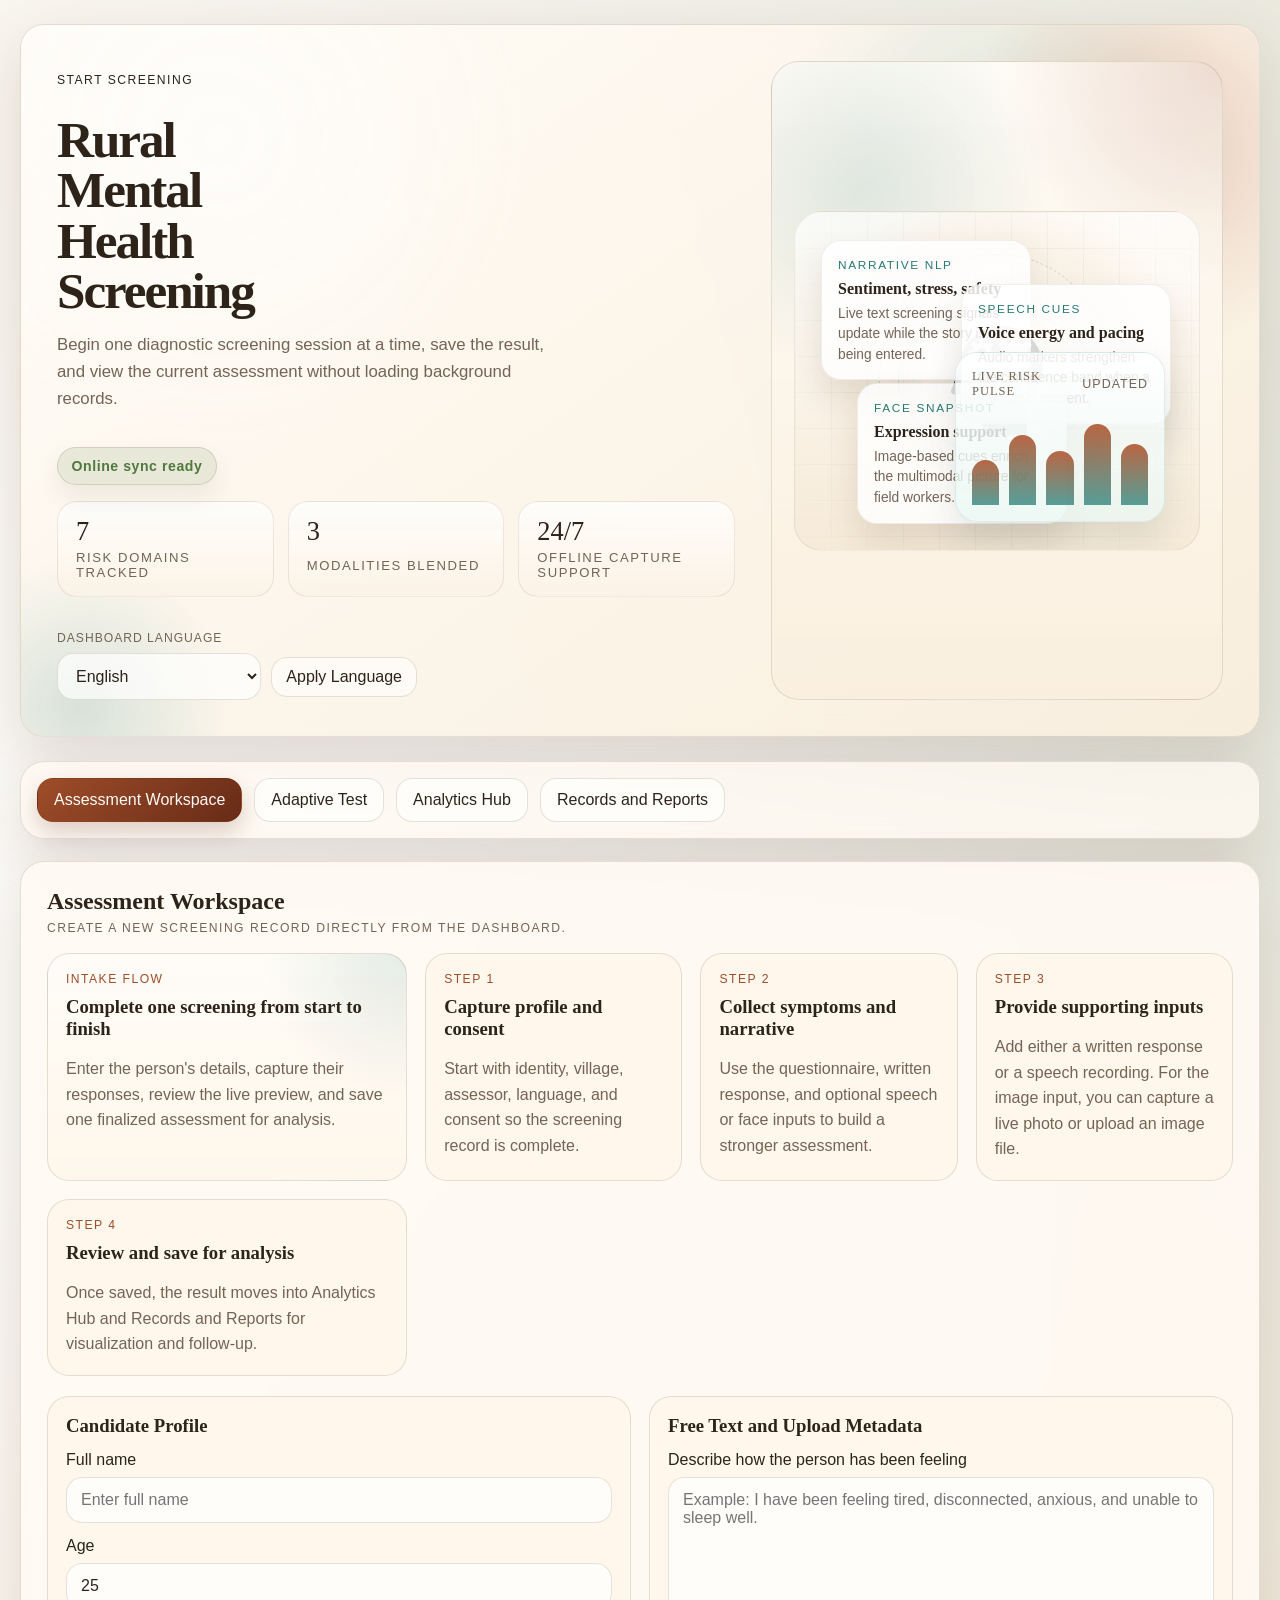
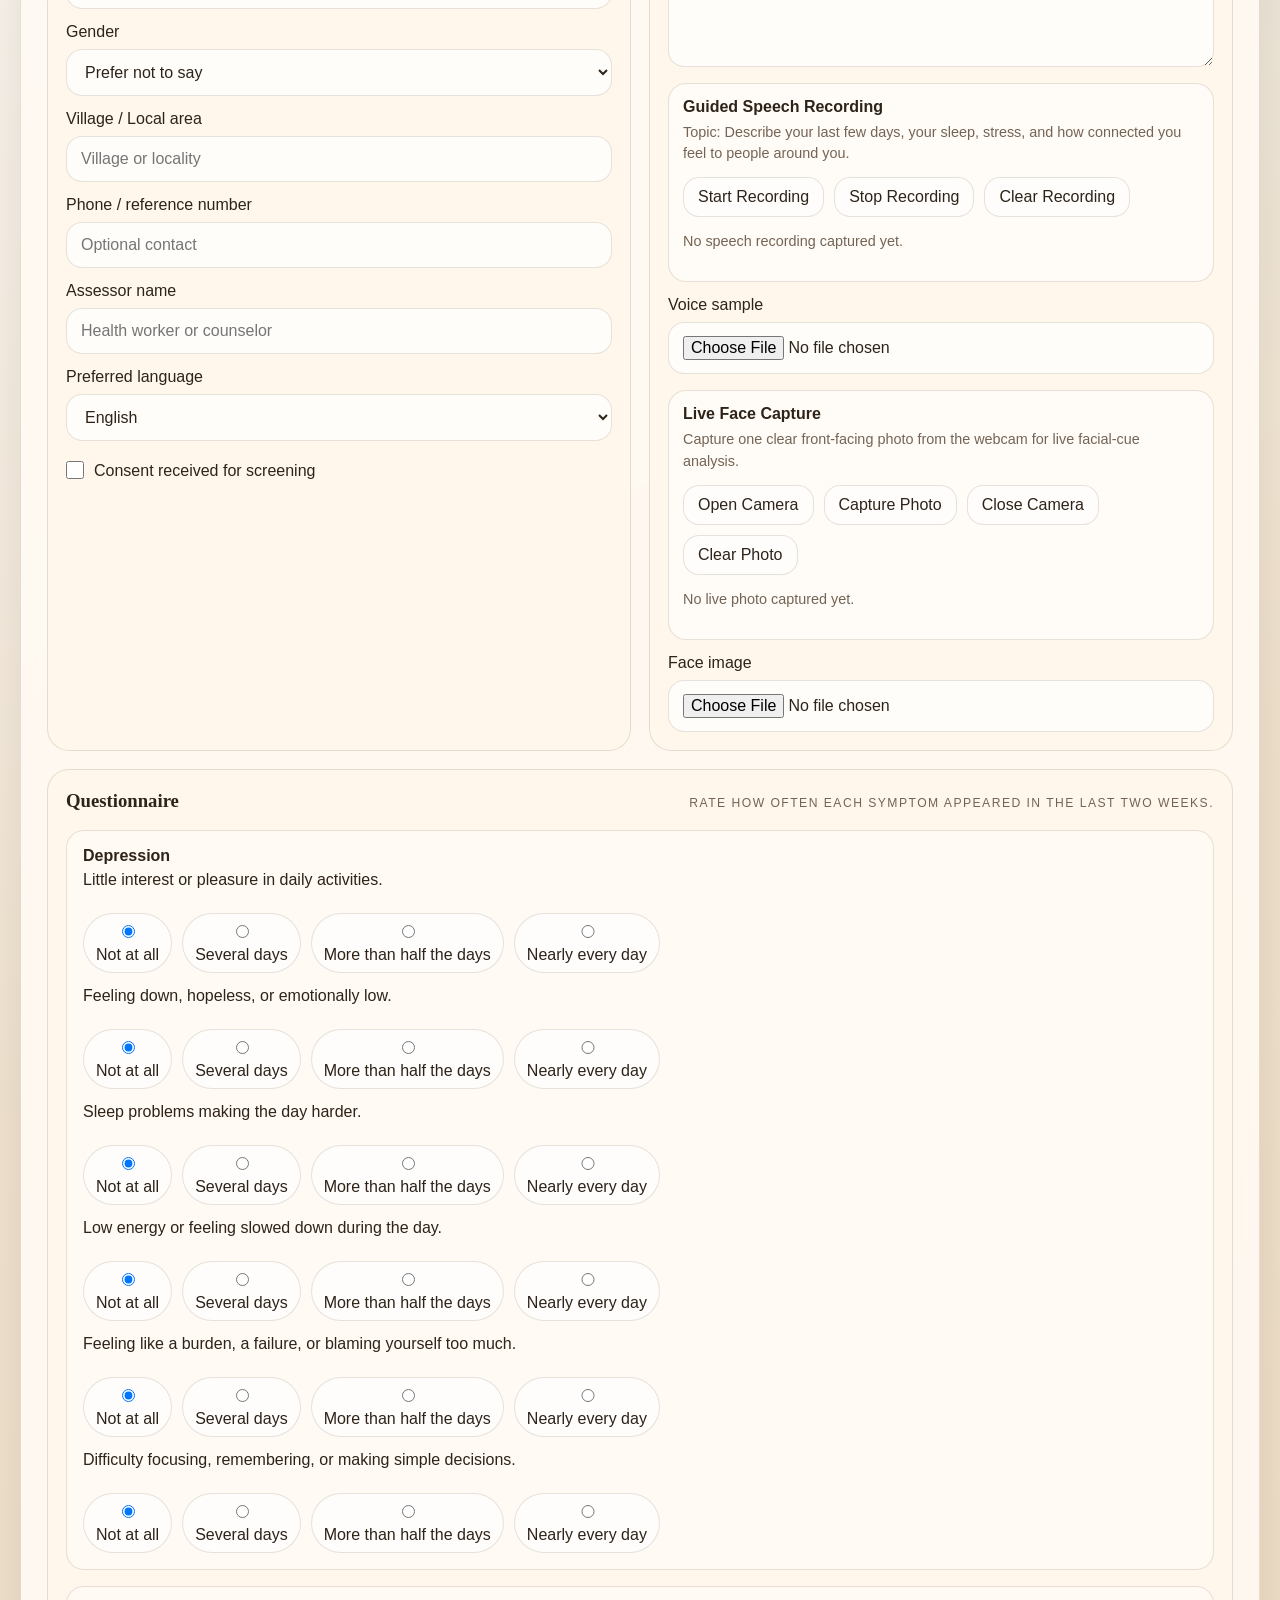
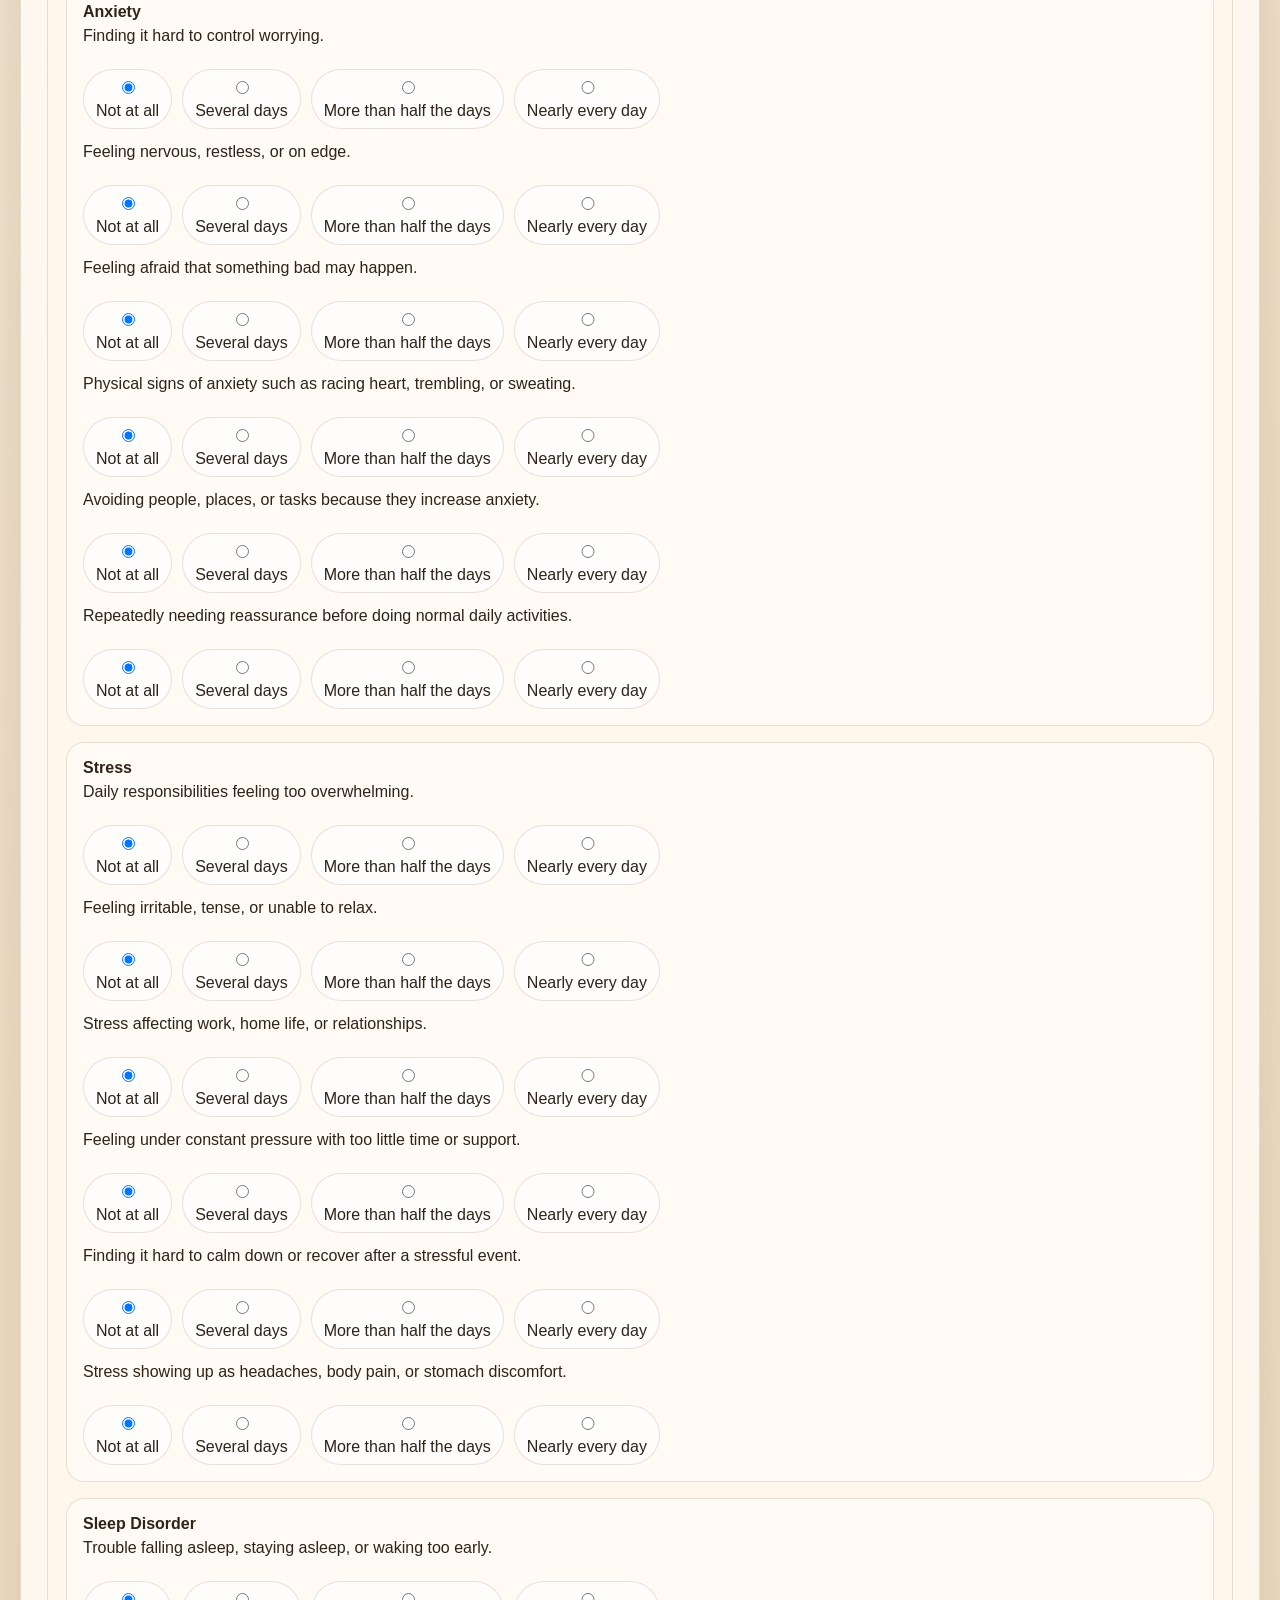
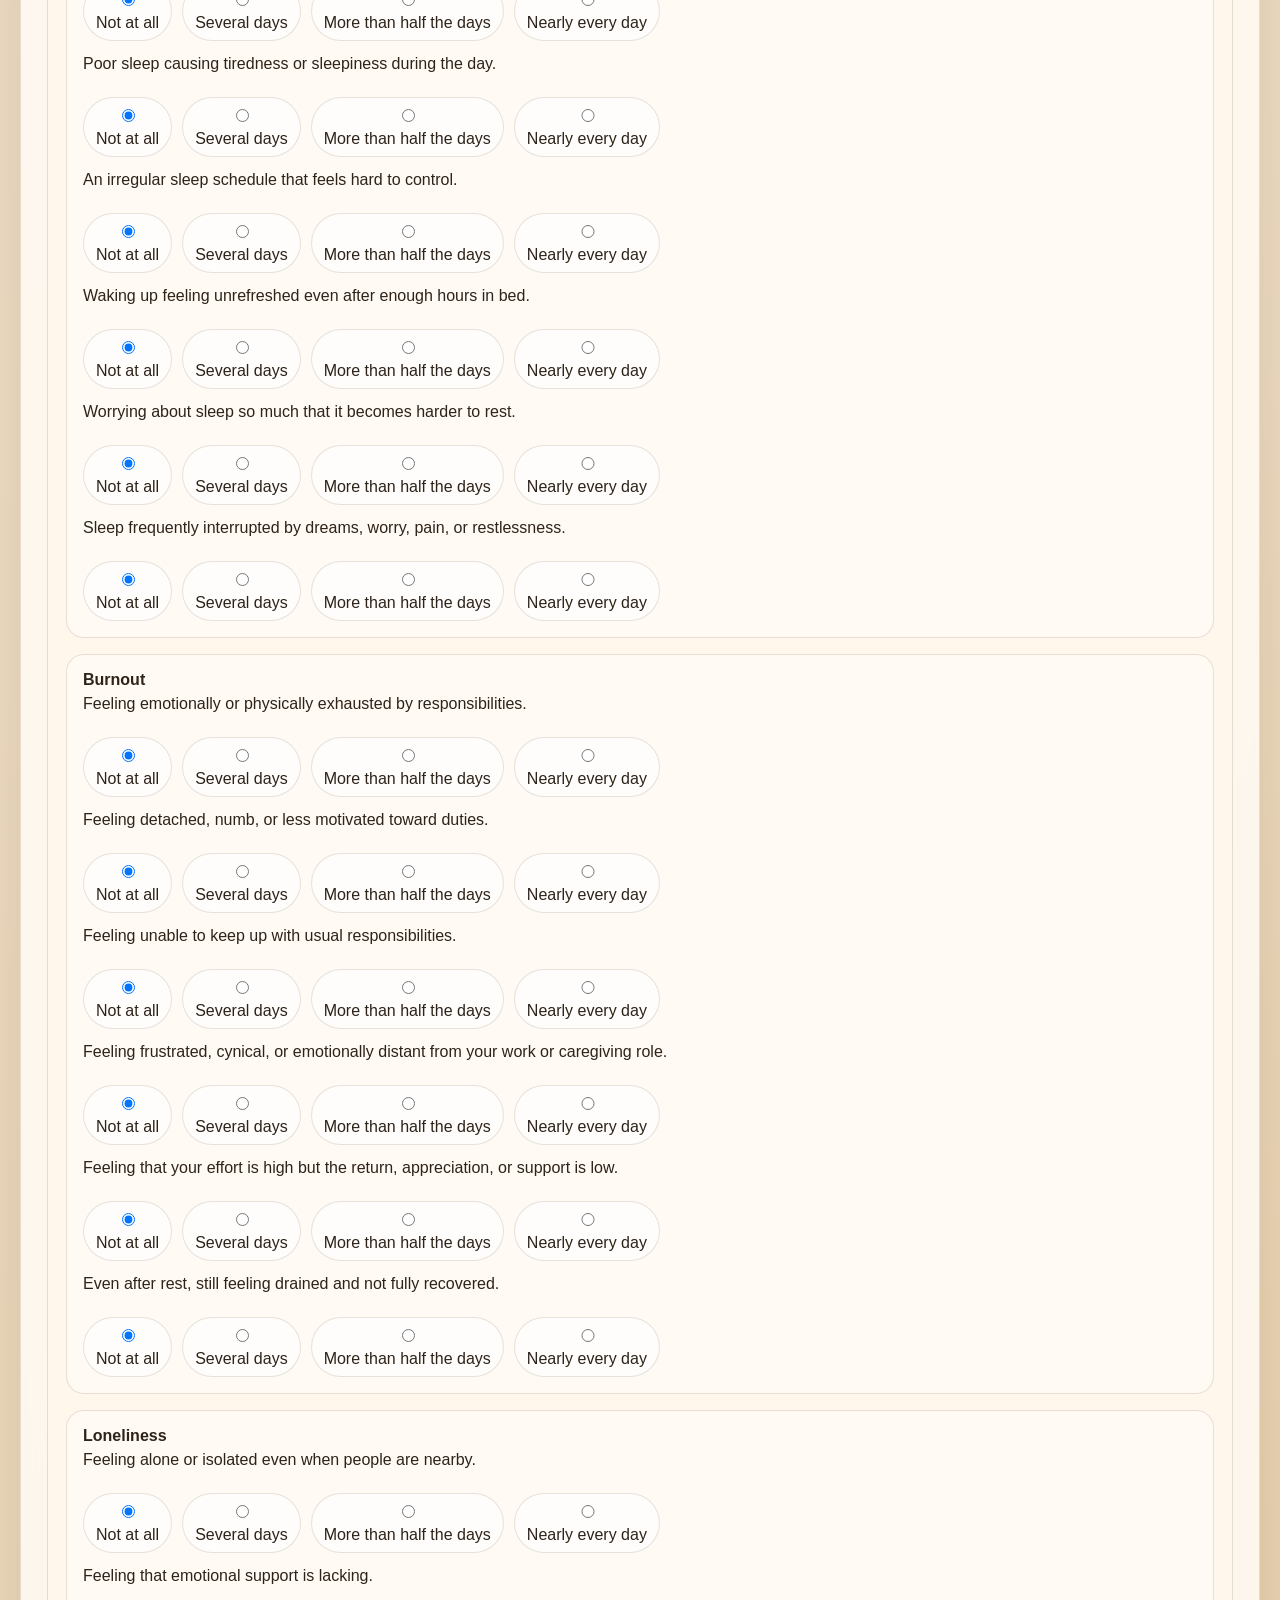
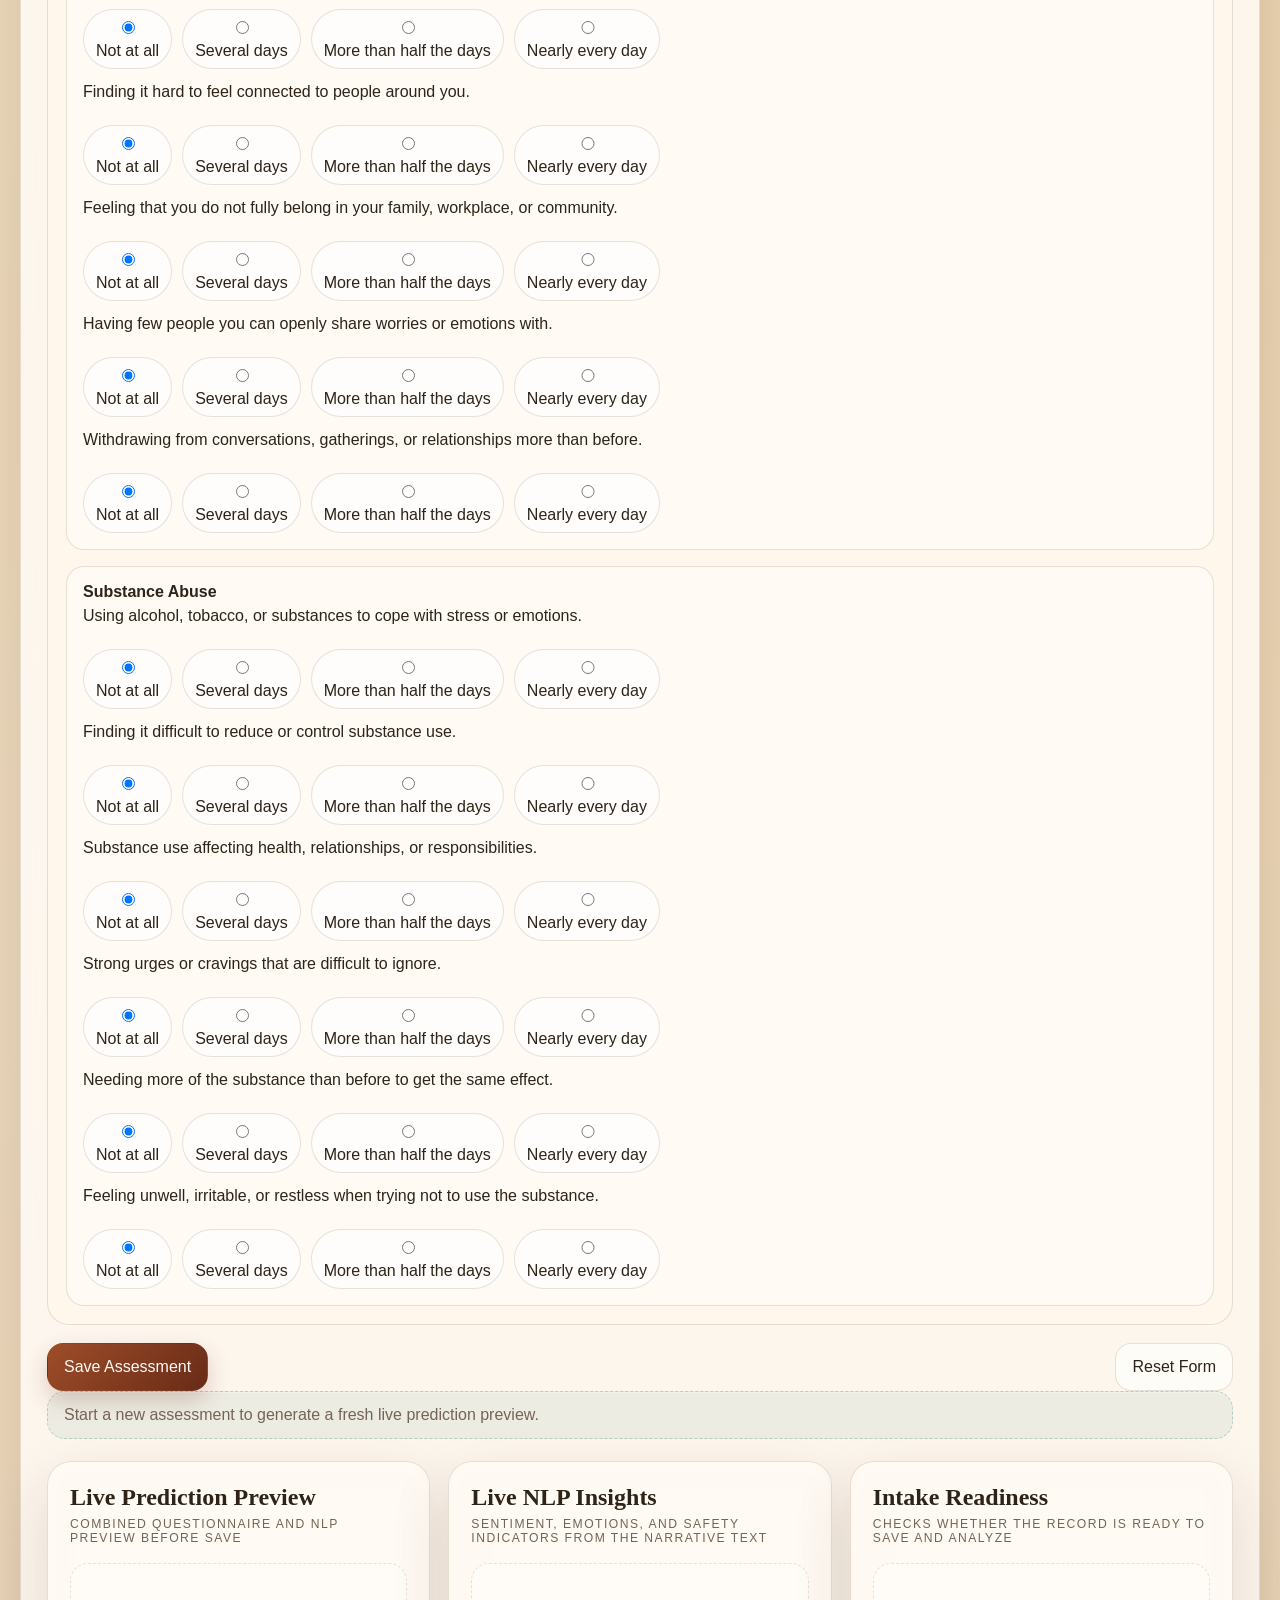
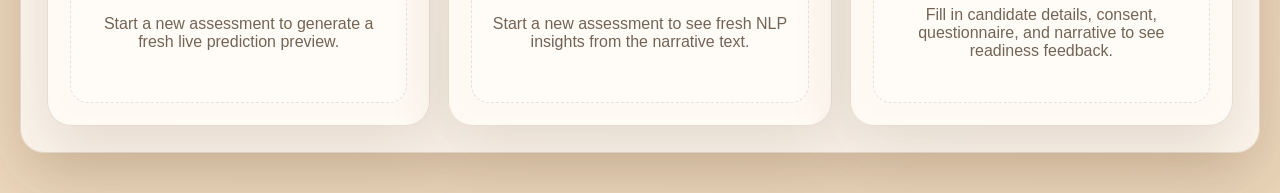
==== web/index.html @ 92728750 "Integrate multilingual dashboard updates" ====
<!DOCTYPE html>
<html lang="en">
<head>
  <meta charset="UTF-8">
  <meta name="viewport" content="width=device-width, initial-scale=1.0">
  <title>Rural Mental Health Dashboard</title>
  <meta name="theme-color" content="#9e4d29">
  <link rel="manifest" href="/manifest.webmanifest">
  <link rel="stylesheet" href="/web/styles.css?v=20260607">
</head>
<body>
  <div class="page-shell">
    <header class="hero panel">
      <div class="hero-copy">
        <p id="heroEyebrow" class="eyebrow">Start Screening</p>
        <h1 id="heroTitle">Rural Mental Health Screening</h1>
        <p id="heroText" class="hero-text">
          Begin one diagnostic screening session at a time, save the result, and view the current assessment without loading background records.
        </p>
        <div id="offlineStatus" class="offline-pill online">Online sync ready</div>
        <div class="hero-metrics" aria-label="At a glance">
          <article class="hero-metric-card">
            <span class="hero-metric-value">7</span>
            <span id="heroMetricRisk" class="hero-metric-label">risk domains tracked</span>
          </article>
          <article class="hero-metric-card">
            <span class="hero-metric-value">3</span>
            <span id="heroMetricModalities" class="hero-metric-label">modalities blended</span>
          </article>
          <article class="hero-metric-card">
            <span class="hero-metric-value">24/7</span>
            <span id="heroMetricOffline" class="hero-metric-label">offline capture support</span>
          </article>
        </div>
        <div class="language-switcher">
          <label id="dashboardLanguageLabel" for="dashboardLanguage">Dashboard language</label>
          <div class="language-switcher-row">
            <select id="dashboardLanguage">
              <option value="English">English</option>
              <option value="Hindi">Hindi</option>
              <option value="Bengali">Bengali</option>
            </select>
            <button id="applyLanguageBtn" class="ghost-btn small-btn" type="button">Apply Language</button>
          </div>
        </div>
      </div>
      <div class="hero-visual" aria-hidden="true">
        <div class="hero-visual-card">
          <div class="signal-stage">
            <div class="signal-orbit orbit-one"></div>
            <div class="signal-orbit orbit-two"></div>
            <div class="signal-orbit orbit-three"></div>
            <div class="signal-core">
              <div class="signal-ring signal-ring-one"></div>
              <div class="signal-ring signal-ring-two"></div>
              <div class="signal-center">
                <img src="/web/assets/mental-health-icon.svg" alt="Mental health icon" class="hero-graphic-image">
              </div>
            </div>
            <article class="signal-card signal-card-text">
              <span id="signalNarrativeLabel" class="signal-card-label">Narrative NLP</span>
              <strong id="signalNarrativeStrong">Sentiment, stress, safety</strong>
              <p id="signalNarrativeText">Live text screening signals update while the story is being entered.</p>
            </article>
            <article class="signal-card signal-card-audio">
              <span id="signalSpeechLabel" class="signal-card-label">Speech cues</span>
              <strong id="signalSpeechStrong">Voice energy and pacing</strong>
              <p id="signalSpeechText">Audio markers strengthen the confidence band when a sample is present.</p>
            </article>
            <article class="signal-card signal-card-face">
              <span id="signalFaceLabel" class="signal-card-label">Face snapshot</span>
              <strong id="signalFaceStrong">Expression support</strong>
              <p id="signalFaceText">Image-based cues enrich the multimodal picture for field workers.</p>
            </article>
            <div class="signal-chart">
              <div class="signal-chart-header">
                <span id="signalPulseLabel">Live risk pulse</span>
                <span id="signalPulseStatus">updated</span>
              </div>
              <div class="signal-bars">
                <span class="signal-bar signal-bar-one"></span>
                <span class="signal-bar signal-bar-two"></span>
                <span class="signal-bar signal-bar-three"></span>
                <span class="signal-bar signal-bar-four"></span>
                <span class="signal-bar signal-bar-five"></span>
              </div>
            </div>
          </div>
        </div>
      </div>
    </header>

    <section class="tab-bar panel reveal">
      <button id="workspaceTabBtn" class="tab-btn active" data-view="workspaceView" type="button">Assessment Workspace</button>
      <button id="adaptiveTabBtn" class="tab-btn" data-view="adaptiveView" type="button">Adaptive Test</button>
      <button id="analyticsTabBtn" class="tab-btn" data-view="analyticsView" type="button">Analytics Hub</button>
      <button id="recordsTabBtn" class="tab-btn" data-view="recordsView" type="button">Records and Reports</button>
    </section>

    <section class="workspace panel reveal view-section" id="workspaceView">
      <div class="section-heading">
        <div>
          <h2 id="workspaceTitle">Assessment Workspace</h2>
          <p id="workspaceText">Create a new screening record directly from the dashboard.</p>
        </div>
      </div>

      <section class="intake-strip">
        <article class="intake-card intake-card-strong">
          <p id="intakeFlowTitle" class="intake-kicker">Intake Flow</p>
          <h3 id="intakeFlowHeading">Complete one screening from start to finish</h3>
          <p id="intakeFlowText">Enter the person's details, capture their responses, review the live preview, and save one finalized assessment for analysis.</p>
        </article>
        <article class="intake-card">
          <p id="step1Title" class="intake-step">Step 1</p>
          <h3 id="step1Heading">Capture profile and consent</h3>
          <p id="step1Text">Start with identity, village, assessor, language, and consent so the screening record is complete.</p>
        </article>
        <article class="intake-card">
          <p id="step2Title" class="intake-step">Step 2</p>
          <h3 id="step2Heading">Collect symptoms and narrative</h3>
          <p id="step2Text">Use the questionnaire, written response, and optional speech or face inputs to build a stronger assessment.</p>
        </article>
        <article class="intake-card">
          <p id="step3Title" class="intake-step">Step 3</p>
          <h3 id="step3Heading">Provide supporting inputs</h3>
          <p id="step3Text">Add either a written response or a speech recording. For the image input, you can capture a live photo or upload an image file.</p>
        </article>
        <article class="intake-card">
          <p id="step4Title" class="intake-step">Step 4</p>
          <h3 id="step4Heading">Review and save for analysis</h3>
          <p id="step4Text">Once saved, the result moves into Analytics Hub and Records and Reports for visualization and follow-up.</p>
        </article>
      </section>

      <form id="assessmentForm" class="assessment-form">
        <div class="form-grid">
          <div class="form-card">
            <h3 id="workspaceProfileTitle">Candidate Profile</h3>
            <label>Full name <input id="fullName" type="text" placeholder="Enter full name"></label>
            <label>Age <input id="age" type="number" min="10" max="100" value="25"></label>
            <label>Gender
              <select id="gender">
                <option>Prefer not to say</option>
                <option>Female</option>
                <option>Male</option>
                <option>Other</option>
              </select>
            </label>
            <label>Village / Local area <input id="village" type="text" placeholder="Village or locality"></label>
            <label>Phone / reference number <input id="phone" type="text" placeholder="Optional contact"></label>
            <label>Assessor name <input id="assessor" type="text" placeholder="Health worker or counselor"></label>
            <label>Preferred language
              <select id="language">
                <option value="English">English</option>
                <option value="Hindi">Hindi</option>
                <option value="Bengali">Bengali</option>
                <option value="Other">Other</option>
              </select>
            </label>
            <label class="checkbox-row"><input id="consent" type="checkbox"> Consent received for screening</label>
          </div>

          <div class="form-card">
            <h3 id="freeTextTitle">Free Text and Upload Metadata</h3>
            <label id="narrativeLabel">Describe how the person has been feeling
              <textarea id="textNarrative" rows="9" placeholder="Example: I have been feeling tired, disconnected, anxious, and unable to sleep well."></textarea>
            </label>
            <div class="capture-card">
              <div class="capture-head">
                <strong id="guidedSpeechTitle">Guided Speech Recording</strong>
                <span id="guidedSpeechTopic" class="capture-topic">Topic: Describe your last few days, your sleep, stress, and how connected you feel to people around you.</span>
              </div>
              <div class="capture-actions">
                <button id="startRecordingBtn" class="ghost-btn small-btn" type="button">Start Recording</button>
                <button id="stopRecordingBtn" class="ghost-btn small-btn" type="button" disabled>Stop Recording</button>
                <button id="clearRecordingBtn" class="ghost-btn small-btn" type="button" disabled>Clear Recording</button>
              </div>
              <p id="recordingStatus" class="capture-status">No speech recording captured yet.</p>
            </div>
            <label id="audioFileLabel">Voice sample
              <input id="audioFile" type="file" accept=".wav,.mp3,.m4a">
            </label>
            <div class="capture-card">
              <div class="capture-head">
                <strong id="liveFaceTitle">Live Face Capture</strong>
                <span id="liveFaceTopic" class="capture-topic">Capture one clear front-facing photo from the webcam for live facial-cue analysis.</span>
              </div>
              <div class="capture-actions">
                <button id="startCameraBtn" class="ghost-btn small-btn" type="button">Open Camera</button>
                <button id="capturePhotoBtn" class="ghost-btn small-btn" type="button" disabled>Capture Photo</button>
                <button id="stopCameraBtn" class="ghost-btn small-btn" type="button" disabled>Close Camera</button>
                <button id="clearCapturedPhotoBtn" class="ghost-btn small-btn" type="button" disabled>Clear Photo</button>
              </div>
              <div class="camera-stage">
                <video id="cameraPreview" class="camera-preview is-hidden" autoplay playsinline muted></video>
                <img id="capturedPhotoPreview" class="camera-preview is-hidden" alt="Captured face preview">
                <canvas id="captureCanvas" class="is-hidden"></canvas>
              </div>
              <p id="cameraStatus" class="capture-status">No live photo captured yet.</p>
            </div>
            <label id="imageFileLabel">Face image
              <input id="imageFile" type="file" accept=".png,.jpg,.jpeg">
            </label>
          </div>
        </div>

        <div class="form-card questionnaire-card">
          <div class="section-heading inline-heading">
            <h3 id="questionnaireTitle">Questionnaire</h3>
            <p id="questionnaireSubtitle">Rate how often each symptom appeared in the last two weeks.</p>
          </div>
          <div id="questionnaireContainer" class="questionnaire-grid"></div>
        </div>

        <div class="action-row">
          <button id="saveAssessmentBtn" class="primary-btn" type="submit">Save Assessment</button>
          <button id="resetAssessmentBtn" class="ghost-btn" type="button">Reset Form</button>
        </div>
      </form>

      <div id="workspaceStatus" class="status-banner">Complete the assessment and save it to generate the result.</div>

      <div class="detail-grid compact-grid">
        <article class="panel detail-panel">
          <div class="section-heading">
            <h2 id="workspacePredictionTitle">Live Prediction Preview</h2>
            <p id="workspacePredictionText">Combined questionnaire and NLP preview before save</p>
          </div>
          <div id="workspacePrediction" class="empty-state">Start filling the assessment to generate a live prediction preview.</div>
        </article>
        <article class="panel detail-panel">
          <div class="section-heading">
            <h2 id="workspaceNlpTitle">Live NLP Insights</h2>
            <p id="workspaceNlpText">Sentiment, emotions, and safety indicators from the narrative text</p>
          </div>
          <div id="workspaceNlp" class="empty-state">NLP signals will appear here while the narrative is being entered.</div>
        </article>
        <article class="panel detail-panel">
          <div class="section-heading">
            <h2 id="workspaceReadinessTitle">Intake Readiness</h2>
            <p id="workspaceReadinessText">Checks whether the record is ready to save and analyze</p>
          </div>
          <div id="workspaceReadiness" class="empty-state">Fill in candidate details, consent, questionnaire, and narrative to see readiness feedback.</div>
        </article>
      </div>
    </section>

    <section class="panel reveal view-section is-hidden" id="adaptiveView">
      <div class="section-heading">
        <h2 id="adaptiveSectionTitle">Adaptive Test</h2>
        <p id="adaptiveSectionText">Ask one question at a time using the backend IRT selector and reuse the workspace uploads.</p>
      </div>

      <section class="adaptive-intro analytics-intro analytics-intro-compact">
        <article class="info-card">
          <p id="adaptiveIntroFlowTitle" class="intake-kicker">Adaptive Flow</p>
          <h3 id="adaptiveIntroFlowHeading">One question at a time</h3>
          <p id="adaptiveIntroFlowText">The backend selects the next most informative item and keeps the session aligned with the current language.</p>
        </article>
        <article class="info-card">
          <p id="adaptiveIntroLanguageTitle" class="intake-kicker">Language Sync</p>
          <h3 id="adaptiveIntroLanguageHeading">Language-aware prompts</h3>
          <p id="adaptiveIntroLanguageText">Prompts, response options, and session guidance automatically follow the selected dashboard language.</p>
        </article>
        <article class="info-card">
          <p id="adaptiveIntroSharedTitle" class="intake-kicker">Shared Inputs</p>
          <h3 id="adaptiveIntroSharedHeading">Reuse workspace inputs</h3>
          <p id="adaptiveIntroSharedText">Reuse the candidate profile and narrative inputs from the main screening workspace without re-entering them.</p>
        </article>
      </section>

      <div id="adaptiveStatus" class="status-banner">Start an adaptive session to fetch the first backend-selected question.</div>

      <form id="adaptiveForm" class="assessment-form">
        <div class="form-grid">
          <div class="form-card">
            <h3 id="adaptiveProfileTitle">Candidate Profile</h3>
            <label>Full name <input id="adaptiveFullName" type="text" placeholder="Enter full name"></label>
            <label>Age <input id="adaptiveAge" type="number" min="10" max="100" value="25"></label>
            <label>Gender
              <select id="adaptiveGender">
                <option>Prefer not to say</option>
                <option>Female</option>
                <option>Male</option>
                <option>Other</option>
              </select>
            </label>
            <label>Village / Local area <input id="adaptiveVillage" type="text" placeholder="Village or locality"></label>
            <label>Assessor name <input id="adaptiveAssessor" type="text" placeholder="Health worker or counselor"></label>
            <label>Preferred language
              <select id="adaptiveLanguage">
                <option value="English">English</option>
                <option value="Hindi">Hindi</option>
                <option value="Bengali">Bengali</option>
                <option value="Other">Other</option>
              </select>
            </label>
            <label class="checkbox-row"><input id="adaptiveConsent" type="checkbox"> Consent received for screening</label>
          </div>

          <div class="form-card">
            <h3 id="adaptiveQuestionTitle">Adaptive Question</h3>
            <p id="adaptiveQuestionPrompt" class="detail-muted">Start a session to load the first adaptive question.</p>
            <div id="adaptiveQuestionMeta" class="adaptive-meta-grid">No adaptive session has started yet.</div>
            <div class="adaptive-answer-shell">
              <div class="adaptive-answer-head">
                <span id="adaptiveAnswerLabel">Choose your answer</span>
                <p id="adaptiveAnswerHint" class="detail-muted">Choose the option that best matches the person's experience.</p>
              </div>
              <div id="adaptiveAnswerOptions" class="adaptive-mcq-grid" role="radiogroup" aria-labelledby="adaptiveAnswerLabel"></div>
            </div>
            <div class="action-row">
              <button id="adaptiveStartBtn" class="primary-btn" type="button">Start Session</button>
              <button id="adaptiveNextBtn" class="ghost-btn" type="button">Submit Answer</button>
              <button id="adaptiveResetBtn" class="ghost-btn" type="button">Reset Session</button>
            </div>
          </div>
        </div>

        <div class="form-card questionnaire-card">
          <div class="section-heading inline-heading">
            <h3 id="adaptiveNarrativeTitle">Workspace Narrative</h3>
            <p id="adaptiveNarrativeText">Use this text note alongside the files already uploaded in the main screening workspace.</p>
          </div>
          <label>Describe how the person has been feeling
            <textarea id="adaptiveTextNarrative" rows="7" placeholder="Example: I have been feeling tired, disconnected, anxious, and unable to sleep well."></textarea>
          </label>
        </div>
      </form>
    </section>

    <section class="panel reveal view-section is-hidden" id="analyticsView">
      <div class="section-heading">
        <h2 id="analyticsTitle">Analytics Hub</h2>
        <p id="analyticsText">Detailed component-wise analysis for the current assessment.</p>
      </div>

      <div id="analysisStatusBanner" class="status-banner">Complete and save an assessment to open detailed analysis here.</div>

      <section class="analytics-intro analytics-intro-compact">
        <article class="info-card">
          <p class="intake-kicker">Current Result</p>
          <h3 id="analyticsIntroCurrent">One assessment in focus</h3>
          <p id="analyticsIntroCurrentText">Analytics Hub now explains the currently saved assessment instead of loading a list of backend records by default.</p>
        </article>
        <article class="info-card">
          <p class="intake-kicker">Model Insights</p>
          <p id="analyticsIntroModelText">Review domain-level scores, modality quality, confidence, transformer usage, and NLP signal interpretation for this assessment.</p>
        </article>
        <article class="info-card">
          <p class="intake-kicker">Prediction Scope</p>
          <p id="analyticsIntroScopeText">Depression, Anxiety, Stress, Sleep Disorder, Burnout, Loneliness, and Substance Abuse.</p>
        </article>
      </section>

      <section class="overview-grid overview-grid-compact reveal">
        <article class="metric-card panel">
          <p id="analysisAssessmentIdLabel" class="metric-label">Assessment ID</p>
          <p id="analysisAssessmentId" class="metric-value metric-small">No data</p>
        </article>
        <article class="metric-card panel">
          <p id="analysisConfidenceLabel" class="metric-label">Overall Confidence</p>
          <p id="analysisConfidence" class="metric-value">0%</p>
        </article>
        <article class="metric-card panel">
          <p class="metric-label">Strongest Signal</p>
          <p id="analysisStrongestDomain" class="metric-value metric-small">No data</p>
        </article>
        <article class="metric-card panel">
          <p class="metric-label">Modalities Used</p>
          <p id="analysisCoverage" class="metric-value metric-small">0/3</p>
        </article>
        <article class="metric-card panel">
          <p class="metric-label">Submission Time</p>
          <p id="analysisSubmissionTime" class="metric-value metric-small">No data</p>
        </article>
        <article class="metric-card panel">
          <p class="metric-label">Trajectory</p>
          <p id="analysisTrajectory" class="metric-value metric-small">No data</p>
        </article>
        <article class="metric-card panel">
          <p id="analysisOverallRiskLabel" class="metric-label">Overall Risk</p>
          <p id="analysisOverallRisk" class="metric-value metric-small">No data</p>
        </article>
      </section>

      <section class="analytics-grid analytics-grid-primary reveal">
        <article class="panel">
          <div class="section-heading">
            <h2 id="domainAnalysisTitle">Domain Analysis</h2>
            <p id="domainAnalysisText">Questionnaire versus combined AI score for each prediction domain</p>
          </div>
          <div id="riskDistribution" class="chart-stack empty-state">No assessment analysis available yet.</div>
        </article>
        <article class="panel">
          <div class="section-heading">
            <h2 id="componentContributionTitle">Component Contribution</h2>
            <p id="componentContributionText">How text, audio, and image influenced the final assessment</p>
          </div>
          <div id="submissionTrend" class="chart-stack empty-state">No component breakdown available yet.</div>
        </article>
      </section>

      <section class="analytics-grid analytics-grid-secondary reveal">
        <article class="panel">
          <div class="section-heading">
            <h2 id="modelStatisticsTitle">Model Statistics</h2>
            <p id="modelStatisticsText">Deep learning and NLP model details used in this assessment</p>
          </div>
          <div id="villageSummary" class="tile-grid empty-state">No model statistics available yet.</div>
        </article>
        <article class="panel">
          <div class="section-heading">
            <h2 id="nlpSafetyTitle">NLP and Safety Signals</h2>
            <p id="nlpSafetyText">Sentiment, emotion, self-harm language, and narrative interpretation</p>
          </div>
          <div id="assessorSummary" class="tile-grid empty-state">No NLP signal summary available yet.</div>
        </article>
      </section>

      <section class="analytics-grid analytics-grid-secondary reveal">
        <article class="panel">
          <div class="section-heading">
            <h2 id="modalityQualityTitle">Modality Quality</h2>
            <p id="modalityQualityText">Availability, confidence, and processing quality for each input stream</p>
          </div>
          <div id="riskHotspots" class="chart-stack empty-state">No modality quality information available yet.</div>
        </article>
        <article class="panel">
          <div class="section-heading">
            <h2 id="recommendationTitle">Recommendation and Follow-up</h2>
            <p id="recommendationText">End-user explanation, follow-up note, and screening disclaimer</p>
          </div>
          <div id="nlpTrends" class="chart-stack empty-state">No recommendation details available yet.</div>
        </article>
      </section>

      <section class="analytics-grid analytics-grid-secondary reveal">
        <article class="panel">
          <div class="section-heading">
            <h2 id="trajectoryModelTitle">Longitudinal Trajectory</h2>
            <p id="trajectoryModelText">Trend modeling across repeated screenings for the same person</p>
          </div>
          <div id="trajectoryModel" class="chart-stack empty-state">No longitudinal trajectory available yet.</div>
        </article>
        <article class="panel">
          <div class="section-heading">
            <h2 id="trajectorySummaryTitle">Trend Summary</h2>
            <p id="trajectorySummaryText">Change since baseline, recent change, and domain movement</p>
          </div>
          <div id="trajectorySummary" class="chart-stack empty-state">No trend summary available yet.</div>
        </article>
      </section>
    </section>

    <section class="panel reveal view-section is-hidden" id="recordsView">
      <div class="section-heading">
        <h2 id="recordsSectionTitle">Records and Reports</h2>
        <p id="recordsSectionText">Fetch records, inspect individual predictions, and export a PDF report.</p>
      </div>

      <div id="statusBanner" class="status-banner">Fetch a saved assessment by ID when you want to review or download an older report.</div>

      <div class="fetch-row">
        <input id="recordLookup" type="text" placeholder="Enter assessment ID to fetch">
        <button id="fetchRecordBtn" class="primary-btn" type="button">Fetch Record</button>
        <button id="downloadSelectedPdfBtn" class="ghost-btn" type="button">Download Selected PDF</button>
      </div>

      <section class="table-section panel inner-panel">
        <div class="section-heading">
          <h2 id="recordsExplorerTitle">Assessment Explorer</h2>
          <p id="recordsExplorerText">Click any row to inspect a single record in detail.</p>
        </div>
        <div class="table-wrap">
          <table class="results-table">
            <thead>
              <tr>
                <th id="recordsTableAssessmentIdHeader">Assessment ID</th>
                <th id="recordsTableNameHeader">Name</th>
                <th id="recordsTableVillageHeader">Village</th>
                <th id="recordsTableAssessorHeader">Assessor</th>
                <th id="recordsTableSubmittedHeader">Submitted</th>
                <th id="recordsTableRiskHeader">Risk</th>
                <th id="recordsTableConfidenceHeader">Confidence</th>
              </tr>
            </thead>
            <tbody id="resultsTableBody">
              <tr><td colspan="7" class="table-empty">No records loaded yet.</td></tr>
            </tbody>
          </table>
        </div>
        <div class="pagination-row">
          <button id="prevPageBtn" class="ghost-btn small-btn" type="button">Previous</button>
          <p id="pageStatus" class="page-status">Page 1 of 1</p>
          <button id="nextPageBtn" class="ghost-btn small-btn" type="button">Next</button>
        </div>
      </section>

      <section class="detail-grid reveal">
        <article class="panel detail-panel">
          <div class="section-heading">
            <h2 id="assessmentDetailTitle">Assessment Detail</h2>
            <p id="assessmentDetailText">Candidate profile and risk summary</p>
          </div>
          <div id="selectedAssessment" class="empty-state">No assessment selected.</div>
        </article>
        <article class="panel detail-panel">
          <div class="section-heading">
            <h2 id="scoreComparisonTitle">Score Comparison</h2>
            <p id="scoreComparisonText">Questionnaire versus dashboard prediction</p>
          </div>
          <div id="scoreComparison" class="empty-state">No assessment selected.</div>
        </article>
      </section>

      <section class="detail-grid reveal">
        <article class="panel detail-panel">
          <div class="section-heading">
            <h2 id="modalityBreakdownTitle">Modality Breakdown</h2>
            <p id="modalityBreakdownText">Text, audio metadata, and image metadata</p>
          </div>
          <div id="modalityBreakdown" class="empty-state">No assessment selected.</div>
        </article>
        <article class="panel detail-panel">
          <div class="section-heading">
            <h2 id="featureSnapshotTitle">Feature Snapshot</h2>
            <p id="featureSnapshotText">NLP and record features for the selected assessment</p>
          </div>
          <div id="featureSnapshot" class="empty-state">No assessment selected.</div>
        </article>
      </section>

      <section class="detail-grid reveal">
        <article class="panel detail-panel">
          <div class="section-heading">
            <h2 id="patientHistoryTitle">Patient History</h2>
            <p id="patientHistoryText">Prior screenings and overall risk movement over time</p>
          </div>
          <div id="patientHistory" class="empty-state">No assessment selected.</div>
        </article>
        <article class="panel detail-panel">
          <div class="section-heading">
            <h2 id="domainTrajectoryTitle">Domain Drift</h2>
            <p id="domainTrajectoryText">Which risk domains are worsening, improving, or staying stable</p>
          </div>
          <div id="domainTrajectory" class="empty-state">No assessment selected.</div>
        </article>
      </section>
    </section>
  </div>

  <script src="/web/app.js?v=20260607"></script>
</body>
</html>
---- web/styles.css ----
:root {
  --bg: #f4ecdf;
  --panel: rgba(255, 250, 243, 0.9);
  --panel-strong: rgba(255, 247, 236, 0.98);
  --text: #2d2319;
  --muted: #746455;
  --line: rgba(82, 56, 24, 0.14);
  --primary: #9e4d29;
  --primary-deep: #682b17;
  --accent: #287970;
  --danger: #b3473d;
  --warn: #bd892e;
  --ok: #50793d;
  --shadow: 0 18px 48px rgba(73, 44, 17, 0.12);
  --radius: 24px;
}

* {
  box-sizing: border-box;
}

body {
  margin: 0;
  min-height: 100vh;
  color: var(--text);
  font-family: "Trebuchet MS", "Lucida Sans Unicode", sans-serif;
  background:
    radial-gradient(circle at top left, rgba(255, 255, 255, 0.82), transparent 28%),
    radial-gradient(circle at 85% 15%, rgba(40, 121, 112, 0.14), transparent 22%),
    linear-gradient(160deg, var(--bg) 0%, #efe1cf 50%, #ead7bc 100%);
}

.page-shell {
  width: min(1320px, calc(100% - 32px));
  margin: 24px auto 40px;
}

.panel {
  background: var(--panel);
  backdrop-filter: blur(16px);
  border: 1px solid var(--line);
  border-radius: var(--radius);
  box-shadow: var(--shadow);
}

.hero {
  display: grid;
  grid-template-columns: 1.5fr 1fr;
  gap: 28px;
  padding: 32px;
  position: relative;
  overflow: hidden;
}

.hero::after {
  content: "";
  position: absolute;
  top: -80px;
  right: -70px;
  width: 330px;
  height: 330px;
  border-radius: 50%;
  background: radial-gradient(circle, rgba(158, 77, 41, 0.2), transparent 68%);
  pointer-events: none;
  z-index: 0;
}

.hero > * {
  position: relative;
  z-index: 1;
}

.eyebrow,
.metric-label,
.control-label,
.section-heading p {
  text-transform: uppercase;
  letter-spacing: 0.12em;
  font-size: 0.76rem;
}

.hero h1,
.section-heading h2,
.form-card h3,
.stack-card h3 {
  margin: 0;
  font-family: Georgia, "Times New Roman", serif;
}

.hero h1 {
  font-size: clamp(2.2rem, 4vw, 3.9rem);
  line-height: 0.98;
  max-width: 12ch;
}

.hero-text {
  max-width: 58ch;
  color: var(--muted);
  font-size: 1.03rem;
  line-height: 1.6;
}

.language-switcher {
  margin-top: 18px;
  display: grid;
  gap: 8px;
  max-width: 360px;
}

.offline-pill {
  display: inline-flex;
  align-items: center;
  gap: 8px;
  margin-top: 18px;
  padding: 10px 14px;
  border-radius: 999px;
  border: 1px solid var(--line);
  width: fit-content;
  font-size: 0.88rem;
  font-weight: 700;
  letter-spacing: 0.04em;
  background: rgba(255, 255, 255, 0.64);
}

.offline-pill.online {
  color: var(--ok);
  background: rgba(80, 121, 61, 0.12);
}

.offline-pill.offline {
  color: var(--warn);
  background: rgba(189, 137, 46, 0.16);
}

.offline-pill.syncing {
  color: var(--accent);
  background: rgba(40, 121, 112, 0.14);
}

.language-switcher label {
  text-transform: uppercase;
  letter-spacing: 0.08em;
  font-size: 0.76rem;
  color: var(--muted);
}

.language-switcher-row {
  display: flex;
  gap: 10px;
  align-items: center;
}

.language-switcher-row select {
  flex: 1;
}

.hero-chip-group {
  display: flex;
  flex-wrap: wrap;
  gap: 12px;
  align-content: flex-start;
  padding-top: 16px;
}

.hero-visual {
  display: flex;
  align-items: stretch;
}

.hero-visual-card {
  width: 100%;
  min-height: 260px;
  border-radius: 28px;
  border: 1px solid var(--line);
  background:
    radial-gradient(circle at top right, rgba(158, 77, 41, 0.18), transparent 28%),
    radial-gradient(circle at 20% 20%, rgba(40, 121, 112, 0.14), transparent 30%),
    linear-gradient(180deg, rgba(255, 252, 247, 0.96), rgba(250, 239, 223, 0.98));
  padding: 22px;
  display: flex;
  align-items: center;
}

.hero-graphic {
  width: 100%;
  min-height: 210px;
  border-radius: 24px;
  border: 1px solid rgba(82, 56, 24, 0.1);
  background:
    radial-gradient(circle at top right, rgba(40, 121, 112, 0.12), transparent 28%),
    linear-gradient(180deg, rgba(255, 252, 247, 0.9), rgba(243, 232, 214, 0.95));
  display: grid;
  place-items: center;
  padding: 26px;
}

.hero-graphic-image {
  width: min(100%, 180px);
  height: auto;
  display: block;
  filter: sepia(0.18) saturate(0.75) hue-rotate(-12deg);
  opacity: 0.92;
}

.tab-bar {
  display: flex;
  gap: 12px;
  padding: 14px;
  margin-top: 22px;
}

.tab-btn,
.primary-btn,
.ghost-btn {
  font: inherit;
  border-radius: 16px;
  border: 1px solid transparent;
  cursor: pointer;
  transition: transform 180ms ease, background 180ms ease, box-shadow 180ms ease;
}

.tab-btn {
  padding: 12px 16px;
  background: rgba(255, 255, 255, 0.56);
  color: var(--text);
  border-color: var(--line);
}

.tab-btn.active {
  background: linear-gradient(135deg, var(--primary), var(--primary-deep));
  color: #fffaf5;
  box-shadow: 0 10px 22px rgba(107, 45, 25, 0.22);
}

.view-section {
  margin-top: 22px;
  padding: 22px;
}

.is-hidden {
  display: none;
}

.section-heading {
  margin-bottom: 18px;
}

.heading-row {
  display: flex;
  justify-content: space-between;
  align-items: flex-start;
  gap: 16px;
}

.section-heading p {
  margin: 6px 0 0;
  color: var(--muted);
}

.inline-heading {
  display: flex;
  justify-content: space-between;
  align-items: baseline;
  gap: 12px;
}

.stack-grid,
.form-grid,
.overview-grid,
.analytics-grid,
.detail-grid,
.compact-grid {
  display: grid;
  gap: 18px;
}

.stack-grid {
  grid-template-columns: repeat(3, minmax(0, 1fr));
  margin-bottom: 20px;
}

.intake-strip,
.analytics-intro {
  display: grid;
  gap: 18px;
  margin-bottom: 20px;
}

.intake-strip {
  grid-template-columns: 1.4fr repeat(3, minmax(0, 1fr));
}

.analytics-intro {
  grid-template-columns: 1.3fr repeat(2, minmax(0, 1fr));
}

.stack-card,
.form-card {
  background: var(--panel-strong);
  border: 1px solid var(--line);
  border-radius: 22px;
  padding: 18px;
}

.intake-card,
.info-card {
  background: var(--panel-strong);
  border: 1px solid var(--line);
  border-radius: 22px;
  padding: 18px;
}

.intake-card-strong {
  background:
    radial-gradient(circle at top right, rgba(40, 121, 112, 0.12), transparent 34%),
    linear-gradient(180deg, rgba(255, 252, 247, 0.96), rgba(255, 247, 236, 0.98));
}

.intake-kicker,
.intake-step {
  margin: 0 0 10px;
  color: var(--primary);
  text-transform: uppercase;
  letter-spacing: 0.12em;
  font-size: 0.76rem;
}

.intake-card h3,
.info-card h3 {
  margin: 0;
  font-family: Georgia, "Times New Roman", serif;
}

.intake-card p:last-child,
.info-card p:last-child {
  margin-bottom: 0;
  color: var(--muted);
  line-height: 1.6;
}

.stack-card p {
  margin: 8px 0 0;
  color: var(--muted);
}

.assessment-form {
  display: grid;
  gap: 18px;
}

.form-grid {
  grid-template-columns: repeat(2, minmax(0, 1fr));
}

.form-card label {
  display: grid;
  gap: 8px;
  margin-top: 14px;
}

.form-card label.checkbox-row {
  display: flex;
  align-items: center;
  gap: 10px;
  margin-top: 18px;
  line-height: 1.45;
}

.form-card label.checkbox-row input[type="checkbox"] {
  width: 18px;
  height: 18px;
  margin: 0;
  flex: 0 0 18px;
  accent-color: var(--primary);
}

.helper-text {
  margin-top: 12px;
  color: var(--muted);
  font-size: 0.9rem;
}

.capture-card {
  margin-top: 16px;
  padding: 14px;
  border-radius: 18px;
  border: 1px solid var(--line);
  background: rgba(255, 255, 255, 0.5);
}

.capture-head {
  display: grid;
  gap: 6px;
}

.capture-topic,
.capture-status {
  color: var(--muted);
  font-size: 0.9rem;
  line-height: 1.5;
}

.capture-actions {
  display: flex;
  flex-wrap: wrap;
  gap: 10px;
  margin-top: 12px;
}

.camera-stage {
  margin-top: 14px;
}

.camera-preview {
  width: 100%;
  max-width: 320px;
  border-radius: 18px;
  border: 1px solid var(--line);
  background: rgba(45, 35, 25, 0.08);
  object-fit: cover;
}

input,
select,
textarea,
table {
  font: inherit;
}

input[type="text"],
input[type="number"],
input[type="file"],
select,
textarea {
  width: 100%;
  padding: 13px 14px;
  border-radius: 16px;
  border: 1px solid var(--line);
  background: rgba(255, 255, 255, 0.72);
  color: var(--text);
}

textarea {
  resize: vertical;
}

.questionnaire-card {
  padding-top: 20px;
}

.questionnaire-grid {
  display: grid;
  gap: 16px;
}

.question-group {
  border: 1px solid var(--line);
  border-radius: 18px;
  background: rgba(255, 255, 255, 0.42);
  padding: 16px;
}

.question-group h4 {
  margin: 0 0 6px;
}

.question-list {
  display: grid;
  gap: 14px;
}

.question-item p {
  margin: 0 0 10px;
}

.choice-row {
  display: flex;
  flex-wrap: wrap;
  gap: 10px;
}

.choice-pill {
  display: inline-flex;
  align-items: center;
  gap: 6px;
  padding: 8px 12px;
  border-radius: 999px;
  border: 1px solid var(--line);
  background: rgba(255, 255, 255, 0.64);
}

.action-row,
.fetch-row,
.pagination-row,
.detail-inline,
.score-header,
.chart-row,
.tile-top {
  display: flex;
  gap: 12px;
  align-items: center;
}

.action-row,
.fetch-row,
.pagination-row {
  justify-content: space-between;
  flex-wrap: wrap;
}

.primary-btn,
.ghost-btn {
  padding: 14px 16px;
}

.small-btn {
  padding: 10px 14px;
}

.primary-btn {
  background: linear-gradient(135deg, var(--primary), var(--primary-deep));
  color: #fffaf5;
  box-shadow: 0 10px 22px rgba(107, 45, 25, 0.22);
}

.ghost-btn {
  background: rgba(255, 255, 255, 0.56);
  color: var(--text);
  border-color: var(--line);
}

.tab-btn:hover,
.primary-btn:hover,
.ghost-btn:hover,
.summary-tile:hover,
.table-row:hover {
  transform: translateY(-1px);
}

.status-banner {
  padding: 14px 16px;
  border-radius: 18px;
  background: rgba(40, 121, 112, 0.08);
  border: 1px dashed rgba(40, 121, 112, 0.28);
  color: var(--muted);
}

.controls {
  display: grid;
  gap: 18px;
}

.analytics-controls {
  gap: 14px;
}

.control-grid {
  display: grid;
  grid-template-columns: repeat(4, minmax(0, 1fr));
  gap: 16px;
}

.analytics-controls .control-grid {
  grid-template-columns: repeat(4, minmax(0, 1fr));
  gap: 12px;
}

.control-block {
  display: flex;
  flex-direction: column;
  gap: 8px;
  padding: 12px;
  border-radius: 18px;
  border: 1px solid rgba(82, 56, 24, 0.08);
  background: rgba(255, 255, 255, 0.42);
}

.control-help {
  margin: 0;
  color: var(--muted);
  font-size: 0.88rem;
}

.overview-grid {
  grid-template-columns: repeat(6, minmax(0, 1fr));
  margin-top: 22px;
}

.overview-grid-compact {
  gap: 12px;
  margin-top: 16px;
}

.analytics-grid,
.detail-grid,
.compact-grid {
  grid-template-columns: repeat(2, minmax(0, 1fr));
  margin-top: 22px;
}

.analytics-grid-primary {
  margin-top: 16px;
}

.analytics-grid-secondary {
  margin-top: 16px;
}

.compact-grid {
  grid-template-columns: repeat(3, minmax(0, 1fr));
}

.metric-card,
.detail-panel,
.table-section,
.inner-panel,
.analytics-grid > .panel {
  padding: 22px;
}

.metric-card {
  min-height: 122px;
  display: flex;
  flex-direction: column;
  justify-content: space-between;
}

.overview-grid-compact .metric-card {
  padding: 16px;
  min-height: 108px;
  border-radius: 20px;
}

.metric-value {
  margin: 0;
  font-family: Georgia, "Times New Roman", serif;
  font-size: clamp(1.8rem, 2.7vw, 2.7rem);
}

.metric-small {
  font-size: 1.1rem;
  line-height: 1.35;
}

.chart-stack,
.tile-grid,
.detail-stack,
.compare-grid,
.modality-grid,
.feature-grid {
  display: grid;
  gap: 14px;
}

.chart-stack .compare-grid {
  grid-template-columns: repeat(auto-fit, minmax(220px, 1fr));
}

.analytics-grid .panel {
  padding: 18px;
}

.analytics-grid .section-heading {
  margin-bottom: 12px;
}

.analytics-grid .section-heading h2 {
  font-size: 1.12rem;
}

.analytics-grid .section-heading p {
  font-size: 0.72rem;
}

.chart-stack {
  gap: 10px;
}

.empty-state {
  display: grid;
  place-items: center;
  min-height: 140px;
  padding: 18px;
  border-radius: 18px;
  border: 1px dashed var(--line);
  background: rgba(255, 255, 255, 0.36);
  color: var(--muted);
  text-align: center;
}

.chart-card,
.summary-tile,
.detail-card,
.compare-card,
.modality-card,
.feature-card {
  border-radius: 20px;
  border: 1px solid var(--line);
  background: var(--panel-strong);
  padding: 16px;
}

.analytics-intro-compact {
  gap: 12px;
  margin-bottom: 14px;
}

.adaptive-intro {
  margin-top: 2px;
  margin-bottom: 14px;
}

.analytics-intro-compact .info-card {
  padding: 14px 16px;
}

.analytics-intro-compact .info-card h3 {
  font-size: 1.02rem;
}

.analytics-intro-compact .info-card p:last-child {
  font-size: 0.92rem;
  line-height: 1.5;
}

#adaptiveView .status-banner {
  margin-bottom: 18px;
}

#adaptiveView .form-grid .form-card:nth-child(2) {
  background:
    radial-gradient(circle at top right, rgba(40, 121, 112, 0.08), transparent 28%),
    linear-gradient(180deg, rgba(255, 252, 247, 0.98), rgba(251, 241, 228, 0.96));
}

.adaptive-meta-grid {
  display: flex;
  flex-wrap: wrap;
  gap: 10px;
  margin: 14px 0 0;
}

.adaptive-meta-pill {
  display: inline-flex;
  align-items: center;
  gap: 8px;
  padding: 8px 12px;
  border-radius: 999px;
  background: rgba(255, 255, 255, 0.7);
  border: 1px solid rgba(82, 56, 24, 0.1);
  color: var(--muted);
  font-size: 0.84rem;
  line-height: 1.2;
}

.adaptive-meta-pill strong {
  color: var(--text);
  font-weight: 700;
}

#adaptiveAnswerLabel {
  display: block;
  margin-bottom: 8px;
}

#adaptiveView .form-grid .form-card:nth-child(2) .detail-muted {
  margin-bottom: 4px;
  color: var(--text);
  font-size: 1rem;
  line-height: 1.7;
}

.analytics-controls .status-banner {
  padding: 12px 14px;
}

.analytics-controls .action-row {
  gap: 10px;
  justify-content: flex-start;
}

.analytics-controls .primary-btn,
.analytics-controls .ghost-btn {
  padding: 11px 14px;
  border-radius: 14px;
}

.analytics-controls input[type="text"],
.analytics-controls input[type="file"],
.analytics-controls select {
  padding: 11px 12px;
  border-radius: 14px;
}

.analytics-grid .chart-card,
.analytics-grid .summary-tile {
  padding: 14px;
}

.tile-grid {
  gap: 10px;
}

.summary-tile {
  padding: 13px 14px;
}

.chart-svg {
  width: 100%;
  height: auto;
  display: block;
  margin-top: 12px;
}

.chart-legend {
  display: flex;
  flex-wrap: wrap;
  gap: 14px;
  color: var(--muted);
  font-size: 0.88rem;
}

.chart-legend span {
  display: inline-flex;
  align-items: center;
  gap: 6px;
}

.legend-swatch {
  width: 12px;
  height: 12px;
  border-radius: 50%;
  display: inline-block;
}

.legend-swatch.low {
  background: var(--ok);
}

.legend-swatch.moderate {
  background: var(--warn);
}

.legend-swatch.high {
  background: var(--danger);
}

.chart-note {
  margin: 12px 0 0;
  color: var(--muted);
  font-size: 0.9rem;
  line-height: 1.5;
}

.svg-axis-text,
.svg-value-text {
  fill: var(--muted);
  font-size: 12px;
  font-family: "Trebuchet MS", "Lucida Sans Unicode", sans-serif;
}

.svg-value-text {
  fill: var(--text);
  font-weight: 700;
}

.svg-grid-line {
  stroke: rgba(82, 56, 24, 0.12);
  stroke-width: 1;
}

.bar-track,
.score-track,
.trend-track,
.dual-track {
  flex: 1;
  height: 14px;
  border-radius: 999px;
  overflow: hidden;
  background: rgba(107, 45, 25, 0.08);
}

.bar-fill,
.score-fill,
.trend-fill {
  height: 100%;
  border-radius: inherit;
}

.bar-fill.low {
  background: linear-gradient(90deg, #86af65, var(--ok));
}

.bar-fill.moderate {
  background: linear-gradient(90deg, #deb04b, var(--warn));
}

.bar-fill.high {
  background: linear-gradient(90deg, #dd746d, var(--danger));
}

.score-fill {
  background: linear-gradient(90deg, var(--accent), #8ec5bb);
}

.trend-fill,
.dual-fill.multimodal {
  background: linear-gradient(90deg, var(--accent), #8ec5bb);
}

.dual-fill.questionnaire {
  background: linear-gradient(90deg, #c27652, var(--primary));
}

.tile-grid {
  grid-template-columns: repeat(auto-fit, minmax(180px, 1fr));
}

.summary-tile {
  text-align: left;
  cursor: pointer;
}

.summary-tile.active {
  outline: 2px solid rgba(158, 77, 41, 0.26);
}

.summary-meta,
.detail-muted,
.feature-list,
.table-empty,
.page-status {
  color: var(--muted);
  font-size: 0.92rem;
}

.fetch-row input {
  flex: 1;
  min-width: 240px;
}

.table-wrap {
  overflow-x: auto;
  border: 1px solid var(--line);
  border-radius: 18px;
  background: rgba(255, 255, 255, 0.44);
}

.results-table {
  width: 100%;
  border-collapse: collapse;
}

.results-table th,
.results-table td {
  padding: 14px 16px;
  border-bottom: 1px solid var(--line);
  text-align: left;
  white-space: nowrap;
}

.results-table th {
  font-size: 0.82rem;
  text-transform: uppercase;
  letter-spacing: 0.08em;
  color: var(--muted);
  background: rgba(255, 255, 255, 0.56);
}

.table-row {
  cursor: pointer;
  transition: background 160ms ease, transform 160ms ease;
}

.table-row.selected {
  background: rgba(40, 121, 112, 0.08);
}

.table-row:hover {
  background: rgba(158, 77, 41, 0.05);
}

.risk-pill {
  display: inline-flex;
  align-items: center;
  gap: 6px;
  padding: 6px 11px;
  border-radius: 999px;
  font-size: 0.82rem;
  font-weight: 700;
}

.risk-pill.low {
  background: rgba(80, 121, 61, 0.14);
  color: var(--ok);
}

.risk-pill.moderate {
  background: rgba(189, 137, 46, 0.14);
  color: var(--warn);
}

.risk-pill.high {
  background: rgba(179, 71, 61, 0.14);
  color: var(--danger);
}

.compare-legend {
  display: flex;
  flex-wrap: wrap;
  gap: 14px;
  color: var(--muted);
  font-size: 0.9rem;
}

.legend-dot {
  display: inline-block;
  width: 12px;
  height: 12px;
  border-radius: 50%;
  margin-right: 6px;
}

.legend-dot.questionnaire {
  background: var(--primary);
}

.legend-dot.multimodal {
  background: var(--accent);
}

.modality-grid {
  grid-template-columns: repeat(auto-fit, minmax(180px, 1fr));
}

.modality-card.unavailable {
  opacity: 0.72;
}

.feature-list {
  margin: 0;
  padding-left: 18px;
  line-height: 1.6;
}

.reveal {
  animation: rise 520ms ease both;
}

@keyframes rise {
  from {
    opacity: 0;
    transform: translateY(12px);
  }
  to {
    opacity: 1;
    transform: translateY(0);
  }
}

@media (max-width: 1120px) {
  .intake-strip,
  .analytics-intro,
  .stack-grid,
  .control-grid,
  .overview-grid,
  .analytics-grid,
  .detail-grid,
  .form-grid,
  .compact-grid {
    grid-template-columns: repeat(2, minmax(0, 1fr));
  }
}

@media (max-width: 820px) {
  .intake-strip,
  .analytics-intro,
  .hero,
  .stack-grid,
  .control-grid,
  .overview-grid,
  .analytics-grid,
  .detail-grid,
  .form-grid,
  .compact-grid {
    grid-template-columns: 1fr;
  }

  .tab-bar,
  .fetch-row,
  .action-row,
  .pagination-row,
  .heading-row {
    flex-direction: column;
    align-items: stretch;
  }

  .results-table th,
  .results-table td {
    padding: 12px;
  }
}

/* Professional dashboard overrides */
body {
  background:
    radial-gradient(circle at 10% 12%, rgba(255, 255, 255, 0.86), transparent 24%),
    radial-gradient(circle at 86% 8%, rgba(29, 123, 116, 0.12), transparent 18%),
    radial-gradient(circle at 72% 78%, rgba(215, 167, 77, 0.14), transparent 20%),
    linear-gradient(150deg, #f7f0e6 0%, #efdfc7 48%, #ead5b8 100%);
}

body::before {
  content: "";
  position: fixed;
  inset: 0;
  pointer-events: none;
  opacity: 0.28;
  background-image:
    linear-gradient(rgba(255, 255, 255, 0.18) 1px, transparent 1px),
    linear-gradient(90deg, rgba(255, 255, 255, 0.18) 1px, transparent 1px);
  background-size: 32px 32px;
  mask-image: radial-gradient(circle at center, black 44%, transparent 100%);
}

.page-shell {
  width: min(1380px, calc(100% - 40px));
}

.panel {
  box-shadow: 0 24px 60px rgba(68, 34, 11, 0.14);
}

.hero {
  gap: 36px;
  padding: 36px;
  min-height: 460px;
  background:
    radial-gradient(circle at 80% 18%, rgba(29, 123, 116, 0.14), transparent 20%),
    radial-gradient(circle at 16% 16%, rgba(255, 255, 255, 0.55), transparent 26%),
    linear-gradient(145deg, rgba(255, 252, 247, 0.94), rgba(249, 238, 221, 0.94));
}

.hero::before {
  content: "";
  position: absolute;
  inset: auto auto -120px -90px;
  width: 300px;
  height: 300px;
  border-radius: 50%;
  background: radial-gradient(circle, rgba(29, 123, 116, 0.16), transparent 70%);
  filter: blur(2px);
  animation: ambientFloat 10s ease-in-out infinite;
}

.hero::after {
  width: 420px;
  height: 420px;
  top: -90px;
  right: -110px;
  background: radial-gradient(circle, rgba(173, 74, 33, 0.22), transparent 68%);
  animation: ambientFloat 12s ease-in-out infinite reverse;
}

.hero-copy {
  display: grid;
  align-content: start;
  gap: 16px;
}

.hero h1 {
  max-width: 10ch;
  letter-spacing: -0.04em;
}

.hero-text {
  margin: 0;
  max-width: 54ch;
  font-size: 1.05rem;
}

.hero-metrics {
  display: grid;
  grid-template-columns: repeat(3, minmax(0, 1fr));
  gap: 14px;
  max-width: 720px;
}

.hero-metric-card {
  display: grid;
  gap: 6px;
  padding: 16px 18px;
  border-radius: 20px;
  border: 1px solid rgba(109, 56, 22, 0.1);
  background: linear-gradient(180deg, rgba(255, 255, 255, 0.82), rgba(251, 242, 229, 0.8));
}

.hero-metric-value {
  font-family: Georgia, "Times New Roman", serif;
  font-size: 1.65rem;
  line-height: 1;
}

.hero-metric-label {
  color: var(--muted);
  font-size: 0.82rem;
  text-transform: uppercase;
  letter-spacing: 0.12em;
}

.offline-pill {
  backdrop-filter: blur(12px);
  box-shadow: 0 12px 24px rgba(59, 38, 17, 0.08);
}

.tab-bar {
  margin-top: 24px;
  padding: 16px;
  background: rgba(255, 250, 243, 0.78);
}

.tab-btn {
  position: relative;
  overflow: hidden;
}

.tab-btn::after {
  content: "";
  position: absolute;
  inset: 0;
  background: linear-gradient(120deg, transparent 15%, rgba(255, 255, 255, 0.34), transparent 85%);
  transform: translateX(-120%);
  transition: transform 260ms ease;
}

.tab-btn:hover::after,
.tab-btn.active::after {
  transform: translateX(120%);
}

.view-section {
  padding: 26px;
}

.signal-stage {
  position: relative;
  width: 100%;
  min-height: 340px;
  border-radius: 28px;
  border: 1px solid rgba(82, 56, 24, 0.08);
  overflow: hidden;
  background:
    radial-gradient(circle at 50% 45%, rgba(255, 255, 255, 0.95), rgba(248, 237, 222, 0.7) 42%, transparent 68%),
    linear-gradient(180deg, rgba(255, 255, 255, 0.72), rgba(244, 232, 213, 0.82));
}

.signal-stage::before {
  content: "";
  position: absolute;
  inset: 0;
  background:
    linear-gradient(90deg, rgba(29, 123, 116, 0.06) 1px, transparent 1px),
    linear-gradient(rgba(29, 123, 116, 0.06) 1px, transparent 1px);
  background-size: 36px 36px;
  mask-image: radial-gradient(circle at center, black 48%, transparent 100%);
}

.signal-orbit {
  position: absolute;
  border-radius: 50%;
  border: 1px dashed rgba(29, 123, 116, 0.22);
}

.orbit-one {
  inset: 42px 84px;
  animation: slowSpin 22s linear infinite;
}

.orbit-two {
  inset: 74px 118px;
  border-color: rgba(173, 74, 33, 0.18);
  animation: slowSpin 18s linear infinite reverse;
}

.orbit-three {
  inset: 108px 154px;
  border-color: rgba(215, 167, 77, 0.26);
  animation: slowSpin 14s linear infinite;
}

.signal-core {
  position: absolute;
  inset: 84px;
  display: grid;
  place-items: center;
}

.signal-ring {
  position: absolute;
  border-radius: 50%;
  border: 1px solid rgba(29, 123, 116, 0.18);
  animation: pulseRing 3.8s ease-out infinite;
}

.signal-ring-one {
  inset: 8%;
}

.signal-ring-two {
  inset: 20%;
  animation-delay: 1.3s;
}

.signal-center {
  position: relative;
  z-index: 2;
  width: 150px;
  height: 150px;
  display: grid;
  place-items: center;
  border-radius: 50%;
  background:
    radial-gradient(circle at 35% 35%, rgba(255, 255, 255, 0.98), rgba(248, 232, 209, 0.95) 66%, rgba(173, 74, 33, 0.12) 100%);
  box-shadow:
    0 0 0 12px rgba(255, 255, 255, 0.24),
    0 22px 46px rgba(63, 34, 13, 0.16);
}

.hero-graphic-image {
  width: min(100%, 92px);
  filter: sepia(0.18) saturate(0.9) hue-rotate(-8deg);
}

.signal-card {
  position: absolute;
  z-index: 2;
  width: 210px;
  padding: 14px 16px;
  border-radius: 20px;
  border: 1px solid rgba(82, 56, 24, 0.08);
  background: rgba(255, 255, 255, 0.84);
  box-shadow: 0 18px 34px rgba(67, 38, 16, 0.12);
  animation: cardDrift 6s ease-in-out infinite;
}

.signal-card strong,
.signal-chart-header span:first-child {
  display: block;
  font-family: Georgia, "Times New Roman", serif;
}

.signal-card p {
  margin: 6px 0 0;
  color: var(--muted);
  font-size: 0.86rem;
  line-height: 1.5;
}

.signal-card-label {
  display: inline-block;
  margin-bottom: 8px;
  color: var(--accent);
  font-size: 0.74rem;
  text-transform: uppercase;
  letter-spacing: 0.14em;
}

.signal-card-text {
  top: 28px;
  left: 26px;
}

.signal-card-audio {
  right: 28px;
  top: 72px;
  animation-delay: 1.4s;
}

.signal-card-face {
  left: 62px;
  bottom: 26px;
  animation-delay: 2.4s;
}

.signal-chart {
  position: absolute;
  right: 34px;
  bottom: 28px;
  z-index: 2;
  width: 210px;
  padding: 16px;
  border-radius: 22px;
  border: 1px solid rgba(29, 123, 116, 0.12);
  background: linear-gradient(180deg, rgba(255, 255, 255, 0.88), rgba(232, 247, 243, 0.78));
  box-shadow: 0 18px 34px rgba(45, 67, 64, 0.12);
}

.signal-chart-header {
  display: flex;
  justify-content: space-between;
  align-items: center;
  gap: 12px;
  margin-bottom: 14px;
  color: var(--muted);
  font-size: 0.78rem;
  text-transform: uppercase;
  letter-spacing: 0.08em;
}

.signal-bars {
  display: flex;
  align-items: end;
  gap: 10px;
  height: 92px;
}

.signal-bar {
  flex: 1;
  border-radius: 999px 999px 10px 10px;
  background: linear-gradient(180deg, rgba(173, 74, 33, 0.84), rgba(29, 123, 116, 0.72));
  transform-origin: bottom;
  animation: equalize 3.2s ease-in-out infinite;
}

.signal-bar-one {
  height: 48%;
}

.signal-bar-two {
  height: 76%;
  animation-delay: 0.4s;
}

.signal-bar-three {
  height: 58%;
  animation-delay: 0.8s;
}

.signal-bar-four {
  height: 88%;
  animation-delay: 1.2s;
}

.signal-bar-five {
  height: 66%;
  animation-delay: 1.6s;
}

.intake-card,
.info-card,
.form-card,
.metric-card,
.detail-panel,
.analytics-grid .panel,
.table-section {
  transition: transform 220ms ease, box-shadow 220ms ease, border-color 220ms ease;
}

.intake-card:hover,
.info-card:hover,
.metric-card:hover,
.detail-panel:hover,
.analytics-grid .panel:hover {
  transform: translateY(-4px);
  border-color: rgba(29, 123, 116, 0.22);
  box-shadow: 0 22px 42px rgba(64, 39, 18, 0.12);
}

.overview-grid-compact {
  grid-template-columns: repeat(6, minmax(0, 1fr));
}

.metric-card {
  position: relative;
  overflow: hidden;
  background:
    radial-gradient(circle at top right, rgba(29, 123, 116, 0.08), transparent 36%),
    linear-gradient(180deg, rgba(255, 255, 255, 0.85), rgba(251, 241, 227, 0.88));
}

.metric-card::after {
  content: "";
  position: absolute;
  inset: auto 16px 0 16px;
  height: 4px;
  border-radius: 999px;
  background: linear-gradient(90deg, rgba(173, 74, 33, 0.8), rgba(29, 123, 116, 0.72));
}

.status-banner {
  box-shadow: inset 0 1px 0 rgba(255, 255, 255, 0.34);
}

.adaptive-intro {
  margin-top: 2px;
  margin-bottom: 14px;
}

.adaptive-meta-grid {
  display: flex;
  flex-wrap: wrap;
  gap: 10px;
  margin: 14px 0 0;
}

.adaptive-meta-pill {
  display: inline-flex;
  align-items: center;
  gap: 8px;
  padding: 8px 12px;
  border-radius: 999px;
  background: rgba(255, 255, 255, 0.7);
  border: 1px solid rgba(82, 56, 24, 0.1);
  color: var(--muted);
  font-size: 0.84rem;
  line-height: 1.2;
}

.adaptive-meta-pill strong {
  color: var(--text);
  font-weight: 700;
}

#adaptiveAnswerLabel {
  display: block;
  margin-bottom: 8px;
}

#adaptiveView .form-grid .form-card:nth-child(2) .detail-muted {
  margin-bottom: 4px;
  color: var(--text);
  font-size: 1rem;
  line-height: 1.7;
}

#adaptiveView .status-banner {
  margin-bottom: 18px;
}

#adaptiveView .form-grid .form-card:nth-child(2) {
  background:
    radial-gradient(circle at top right, rgba(40, 121, 112, 0.08), transparent 28%),
    linear-gradient(180deg, rgba(255, 252, 247, 0.98), rgba(251, 241, 228, 0.96));
}

@keyframes ambientFloat {
  0%, 100% { transform: translate3d(0, 0, 0); }
  50% { transform: translate3d(16px, -14px, 0); }
}

@keyframes slowSpin {
  from { transform: rotate(0deg); }
  to { transform: rotate(360deg); }
}

@keyframes pulseRing {
  0% {
    transform: scale(0.88);
    opacity: 0.18;
  }
  70% {
    transform: scale(1.04);
    opacity: 0.52;
  }
  100% {
    transform: scale(1.1);
    opacity: 0;
  }
}

@keyframes cardDrift {
  0%, 100% { transform: translate3d(0, 0, 0); }
  50% { transform: translate3d(0, -10px, 0); }
}

@keyframes equalize {
  0%, 100% { transform: scaleY(0.7); }
  50% { transform: scaleY(1.08); }
}

@media (max-width: 1180px) {
  .hero {
    grid-template-columns: 1fr;
  }

  .hero h1,
  .hero-text {
    max-width: none;
  }

  .hero-metrics,
  .overview-grid-compact {
    grid-template-columns: repeat(3, minmax(0, 1fr));
  }
}

@media (max-width: 900px) {
  .signal-stage {
    min-height: 460px;
  }

  .signal-card,
  .signal-chart {
    width: 190px;
  }

  .signal-card-text {
    left: 18px;
    top: 22px;
  }

  .signal-card-audio {
    right: 18px;
    top: 58px;
  }

  .signal-card-face {
    left: 22px;
    bottom: 24px;
  }

  .signal-chart {
    right: 18px;
    bottom: 20px;
  }
}

@media (max-width: 720px) {
  .page-shell {
    width: min(100% - 20px, 100%);
  }

  .hero {
    padding: 24px;
    min-height: auto;
  }

  .hero-metrics,
  .overview-grid-compact {
    grid-template-columns: 1fr;
  }

  .signal-stage {
    min-height: 520px;
    display: grid;
    gap: 14px;
    padding: 18px;
    align-content: end;
  }

  .signal-core {
    inset: 108px 44px 146px;
  }

  .orbit-one {
    inset: 98px 20px 132px;
  }

  .orbit-two {
    inset: 124px 42px 158px;
  }

  .orbit-three {
    inset: 152px 64px 186px;
  }

  .signal-card,
  .signal-chart {
    position: relative;
    width: 100%;
    top: auto;
    right: auto;
    bottom: auto;
    left: auto;
  }

  .detail-grid,
  .compact-grid {
    grid-template-columns: 1fr;
  }
}

.adaptive-answer-shell {
  margin-top: 14px;
  padding: 16px;
  border-radius: 20px;
  border: 1px solid var(--line);
  background:
    radial-gradient(circle at top right, rgba(40, 121, 112, 0.08), transparent 28%),
    rgba(255, 255, 255, 0.5);
}

.adaptive-answer-head {
  display: grid;
  gap: 6px;
  margin-bottom: 14px;
}

.adaptive-answer-head > span {
  font-weight: 700;
  color: var(--text);
}

#adaptiveAnswerHint {
  margin: 0;
  color: var(--muted);
  line-height: 1.5;
}

.adaptive-mcq-grid {
  display: grid;
  gap: 12px;
}

.adaptive-choice-card {
  display: grid;
  grid-template-columns: auto auto 1fr;
  gap: 12px;
  align-items: center;
  padding: 14px 16px;
  border-radius: 18px;
  border: 1px solid var(--line);
  background: rgba(255, 255, 255, 0.74);
  cursor: pointer;
  transition: transform 180ms ease, box-shadow 180ms ease, border-color 180ms ease, background 180ms ease;
}

.adaptive-choice-card:hover {
  transform: translateY(-1px);
  border-color: rgba(158, 77, 41, 0.32);
  box-shadow: 0 10px 24px rgba(73, 44, 17, 0.08);
}

.adaptive-choice-card input[type="radio"] {
  width: 18px;
  height: 18px;
  margin: 0;
  accent-color: var(--primary);
}

.adaptive-choice-badge {
  width: 32px;
  height: 32px;
  display: inline-grid;
  place-items: center;
  border-radius: 999px;
  background: linear-gradient(135deg, rgba(158, 77, 41, 0.18), rgba(40, 121, 112, 0.14));
  color: var(--primary-deep);
  font-weight: 700;
}

.adaptive-choice-text {
  line-height: 1.4;
  color: var(--text);
}

.adaptive-choice-card.is-selected {
  border-color: rgba(158, 77, 41, 0.52);
  background: linear-gradient(180deg, rgba(255, 252, 247, 0.98), rgba(246, 235, 219, 0.95));
  box-shadow: 0 14px 28px rgba(158, 77, 41, 0.12);
}

.adaptive-choice-card:focus-within {
  outline: 3px solid rgba(40, 121, 112, 0.28);
  outline-offset: 2px;
}

@media (max-width: 640px) {
  .adaptive-choice-card {
    grid-template-columns: auto 1fr;
  }

  .adaptive-choice-badge {
    grid-row: 1 / span 2;
  }
}
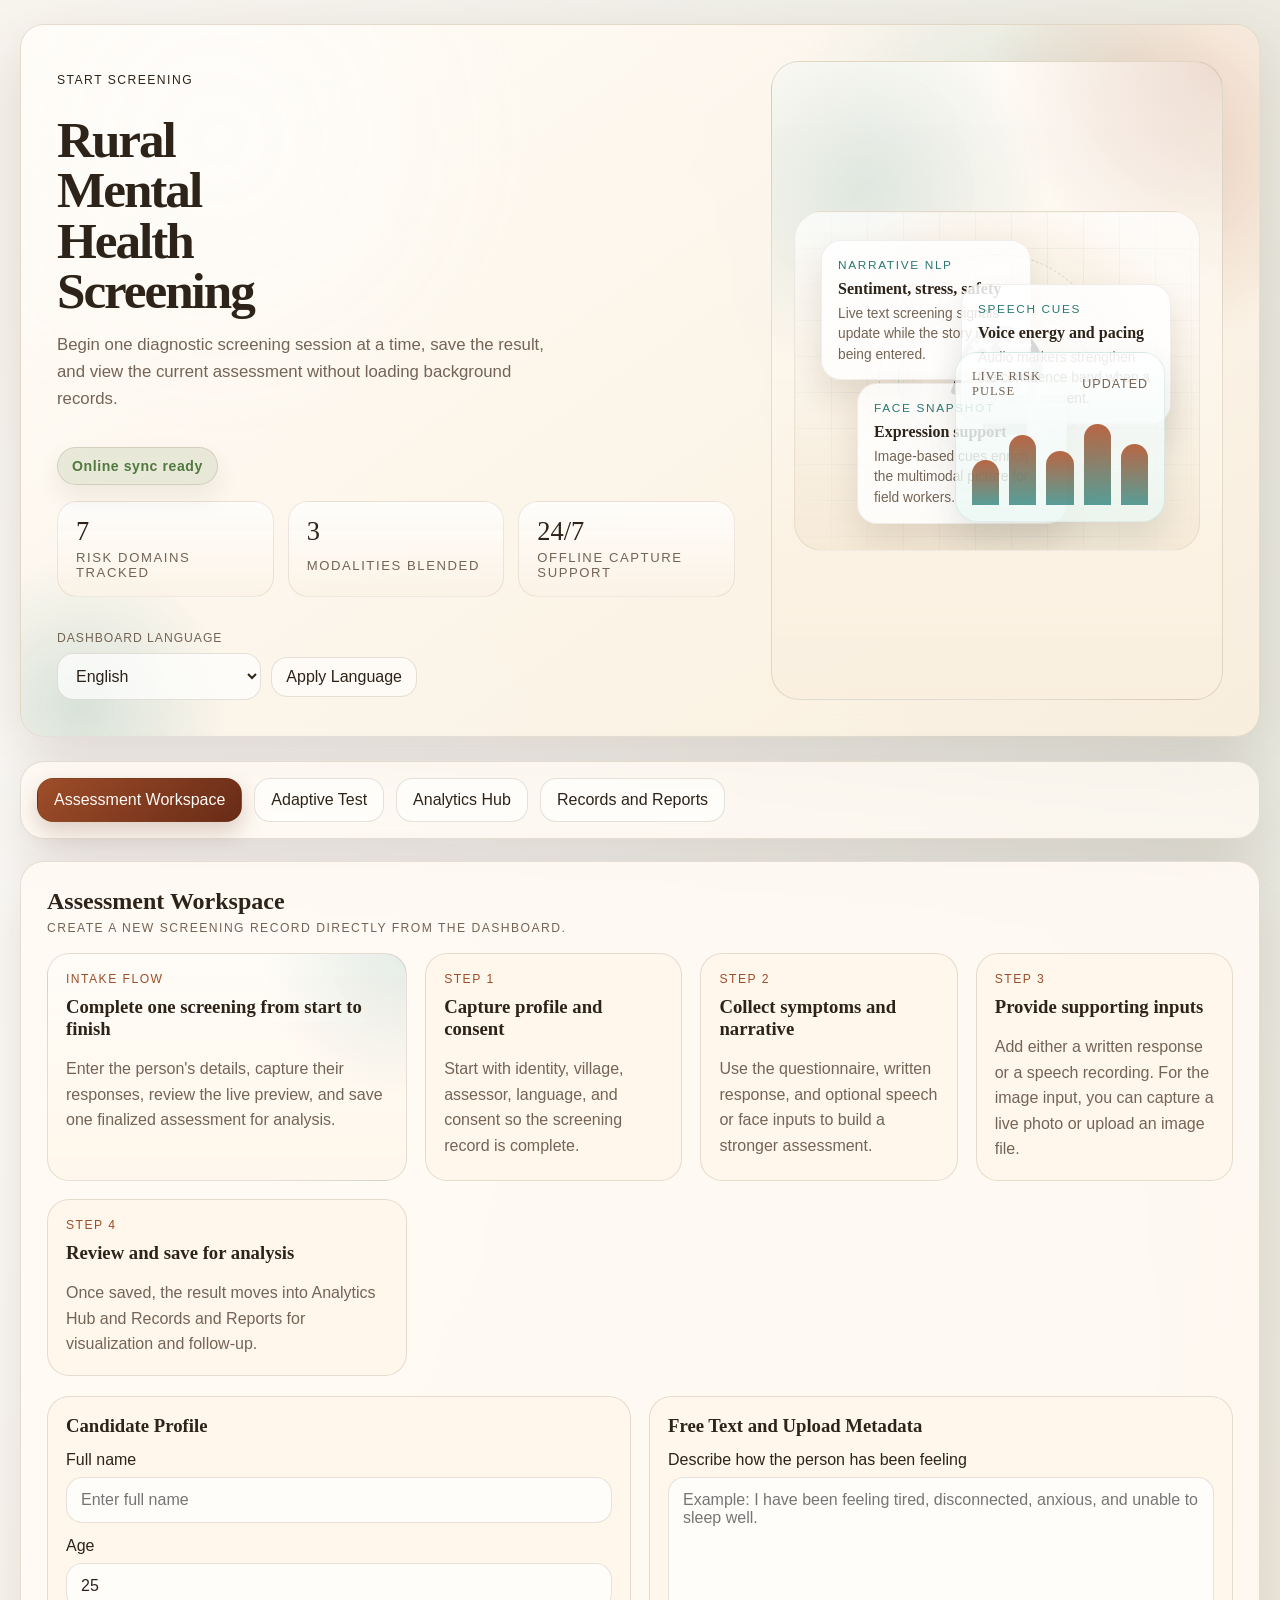
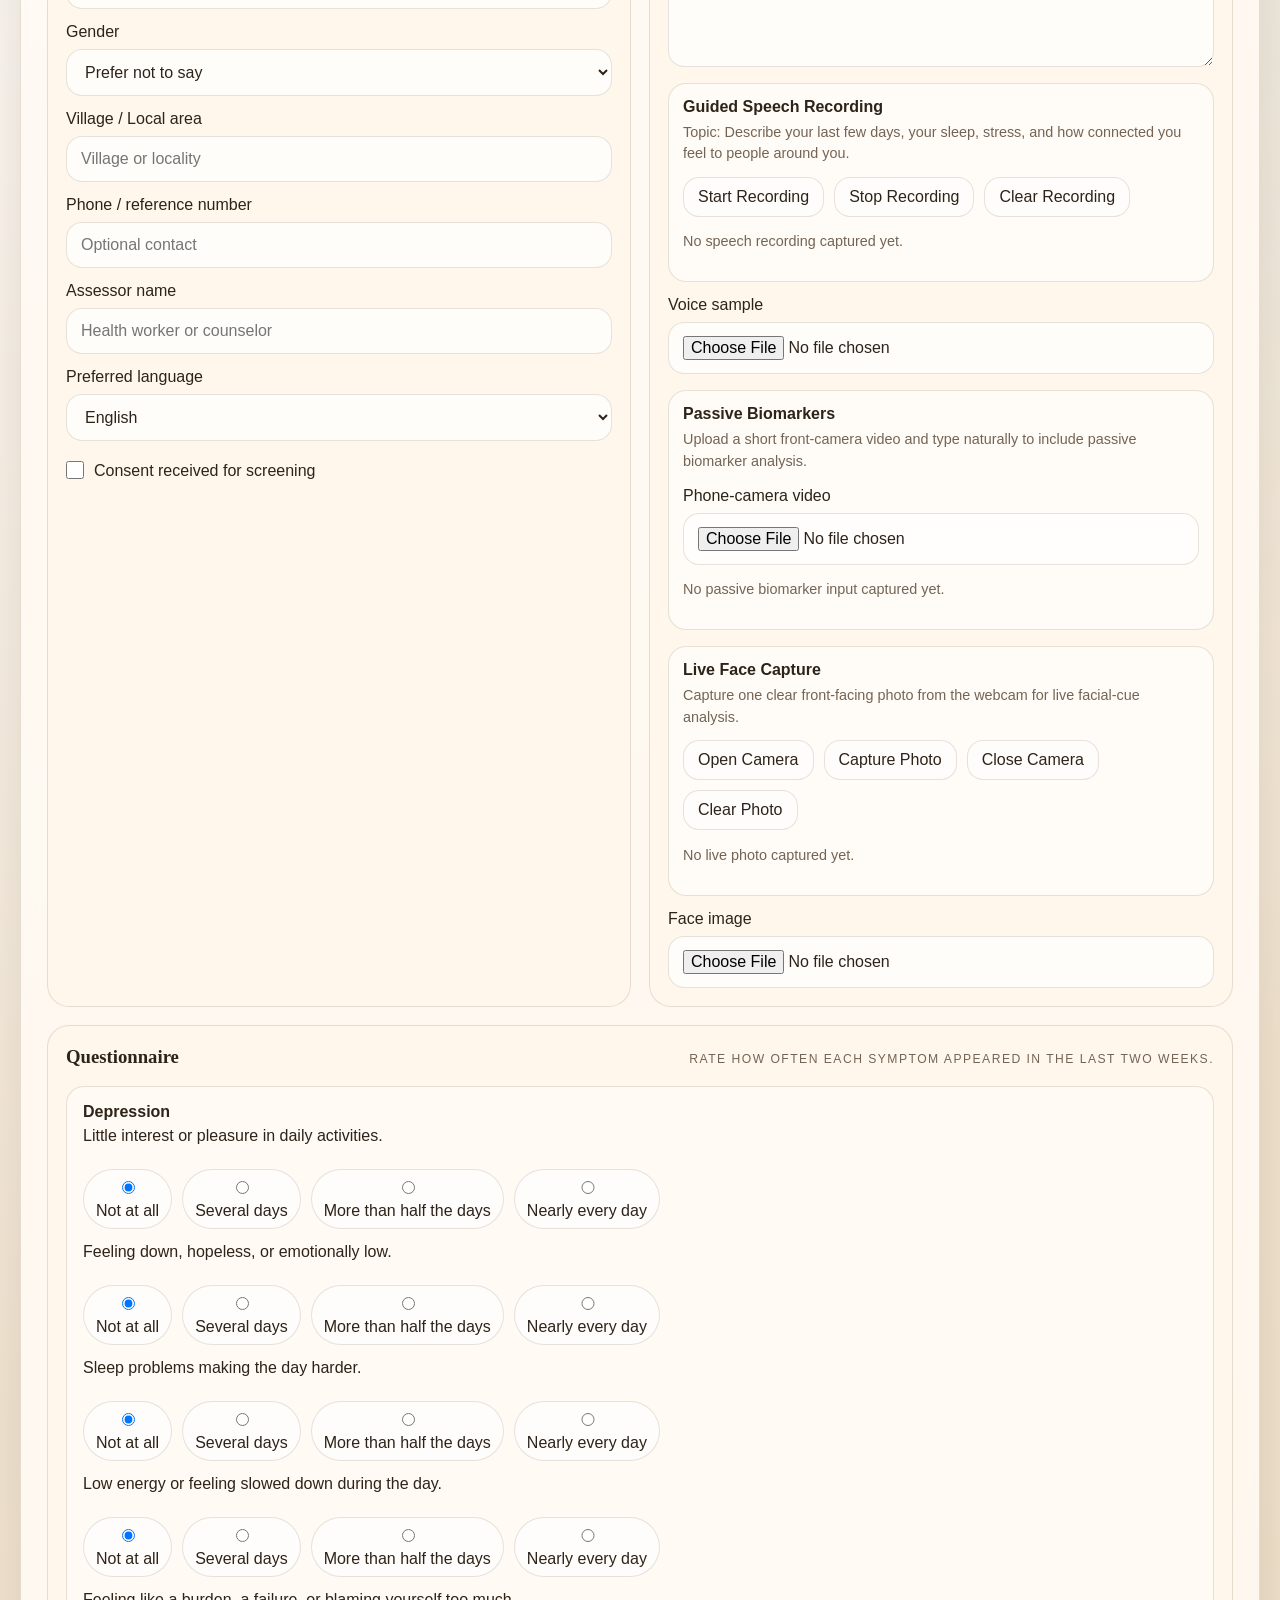
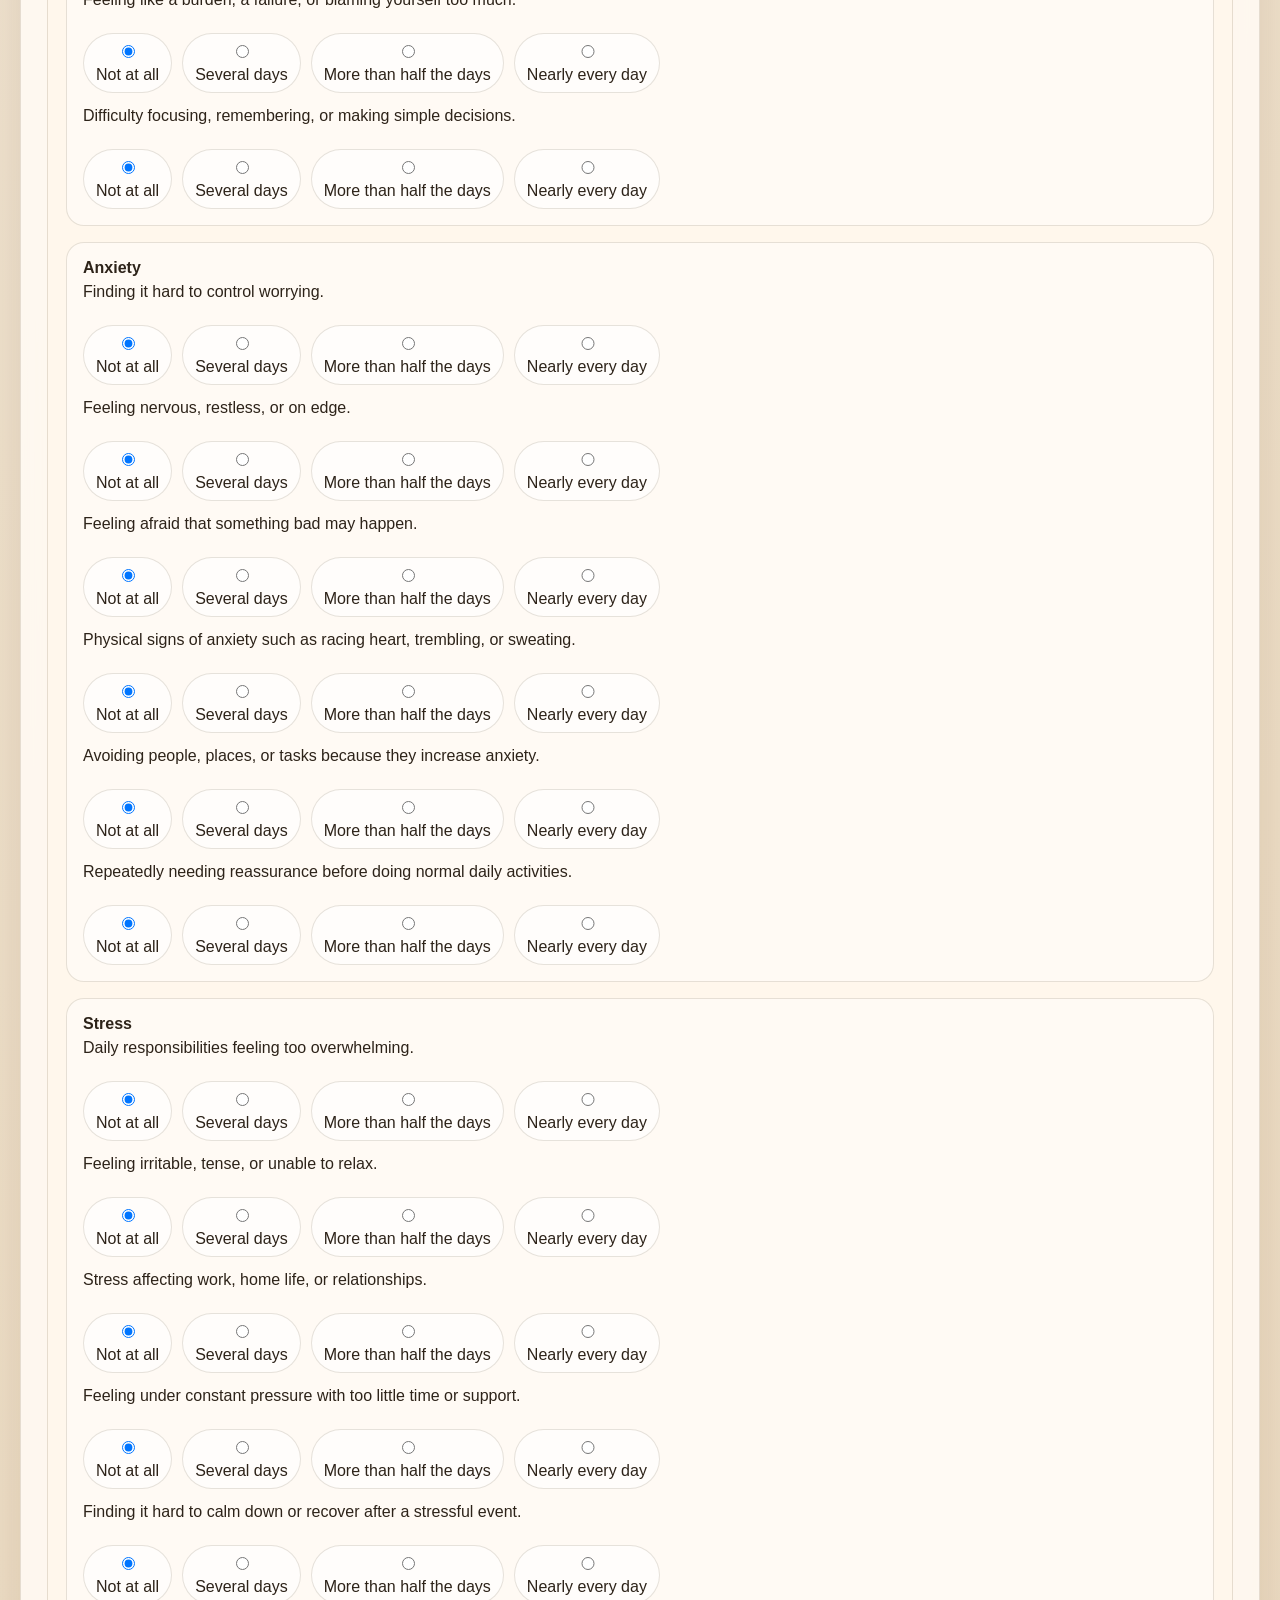
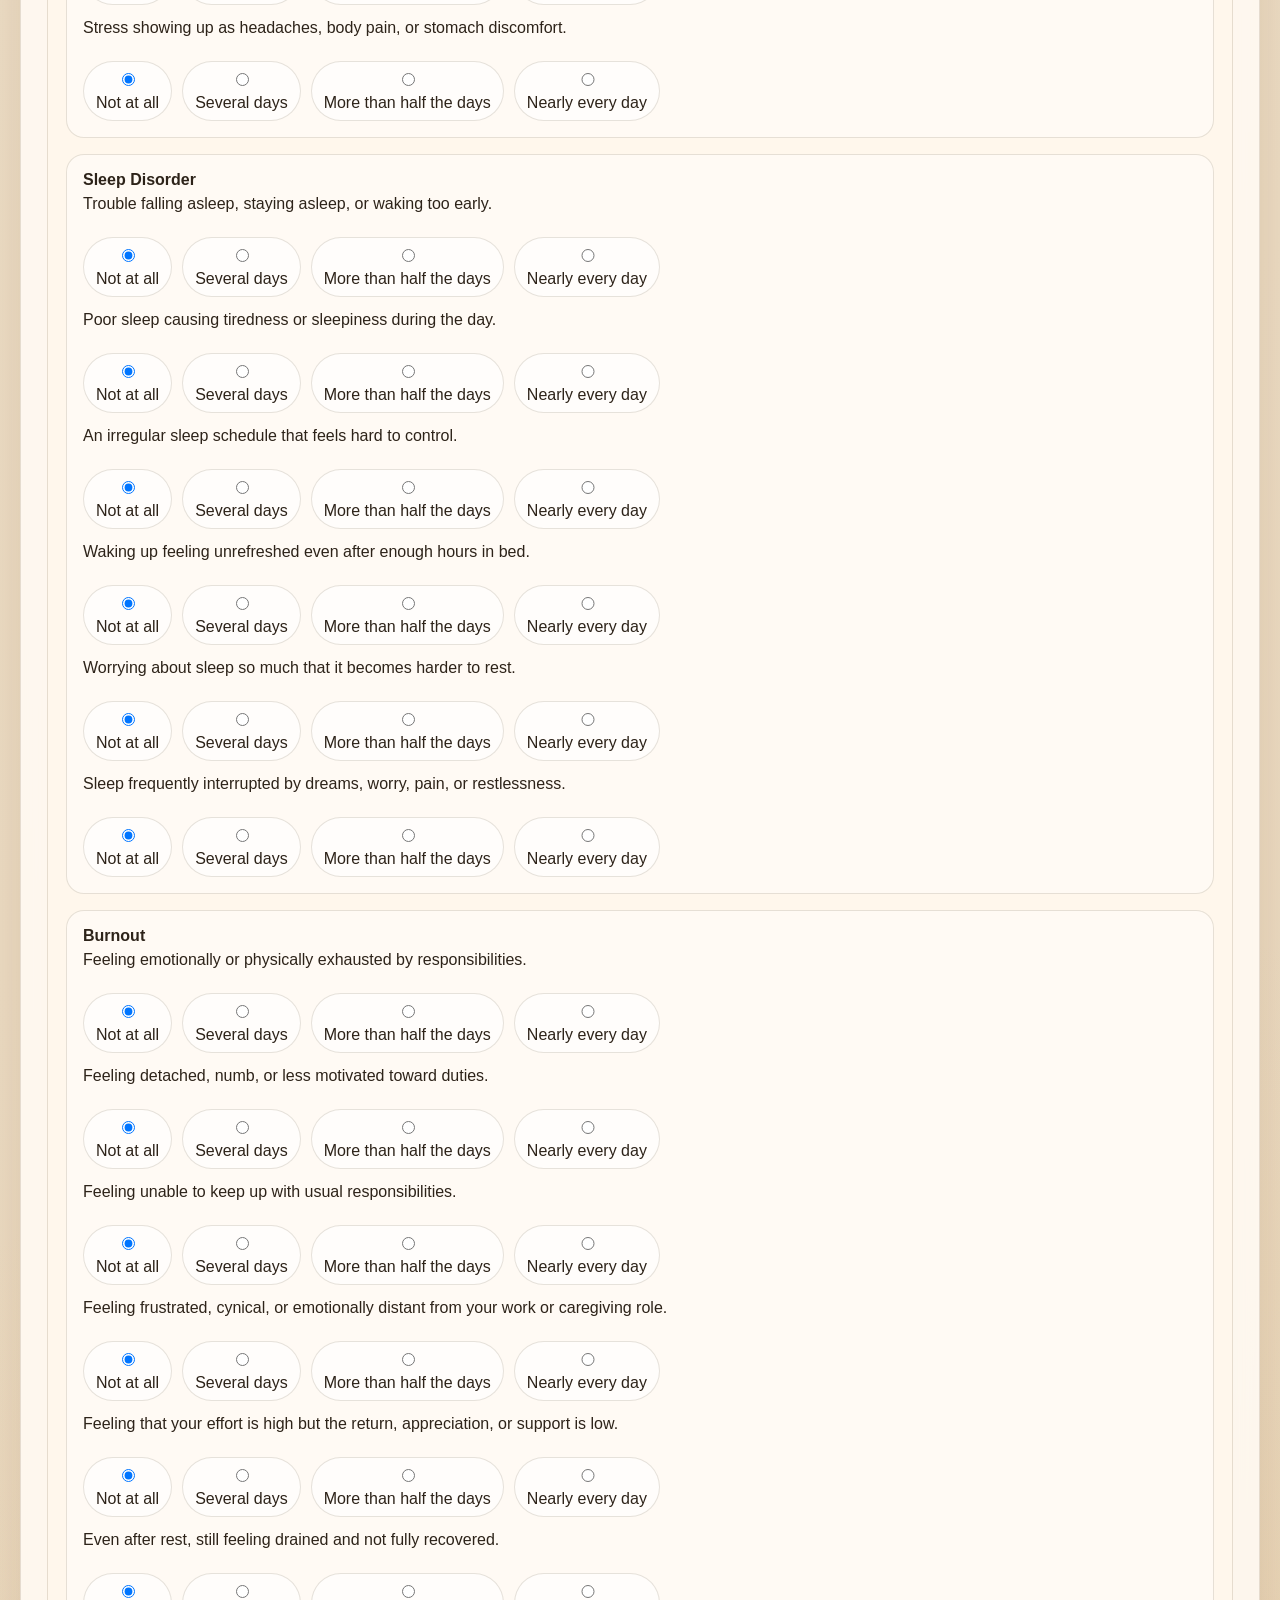
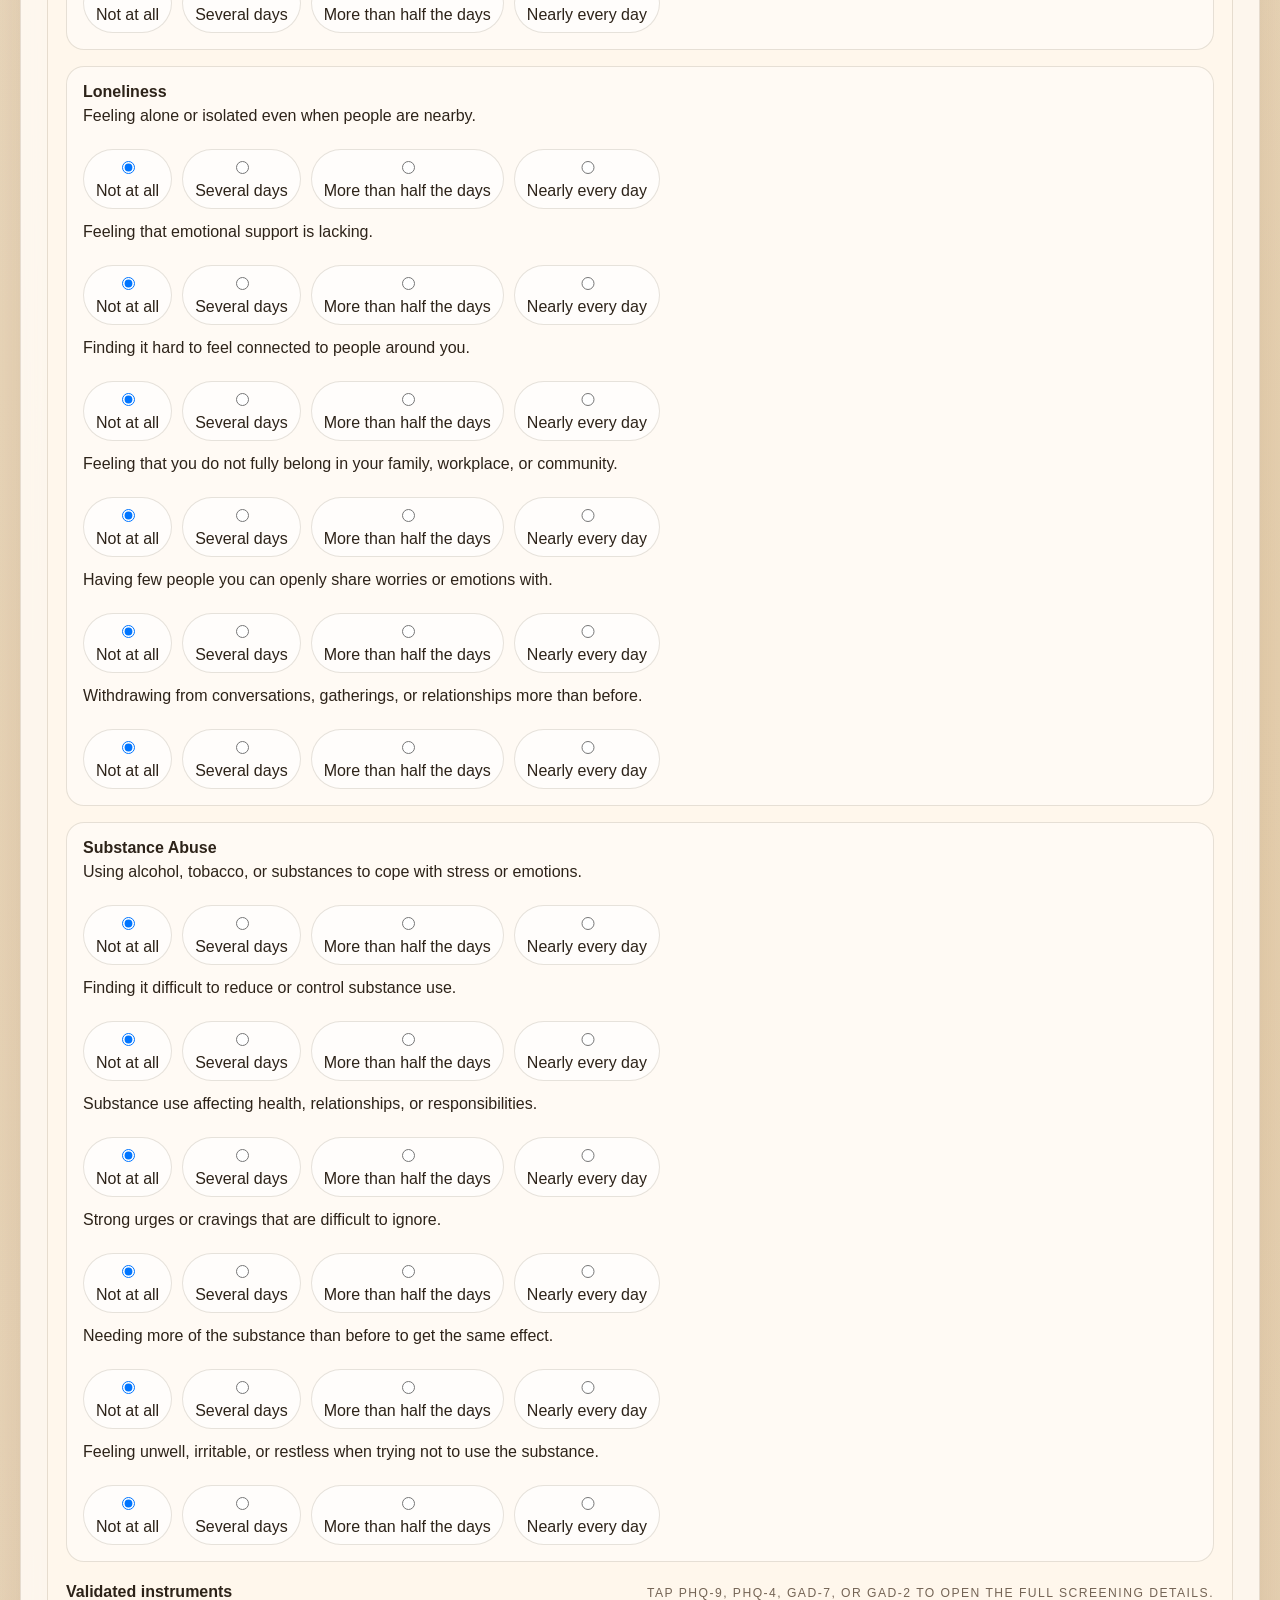
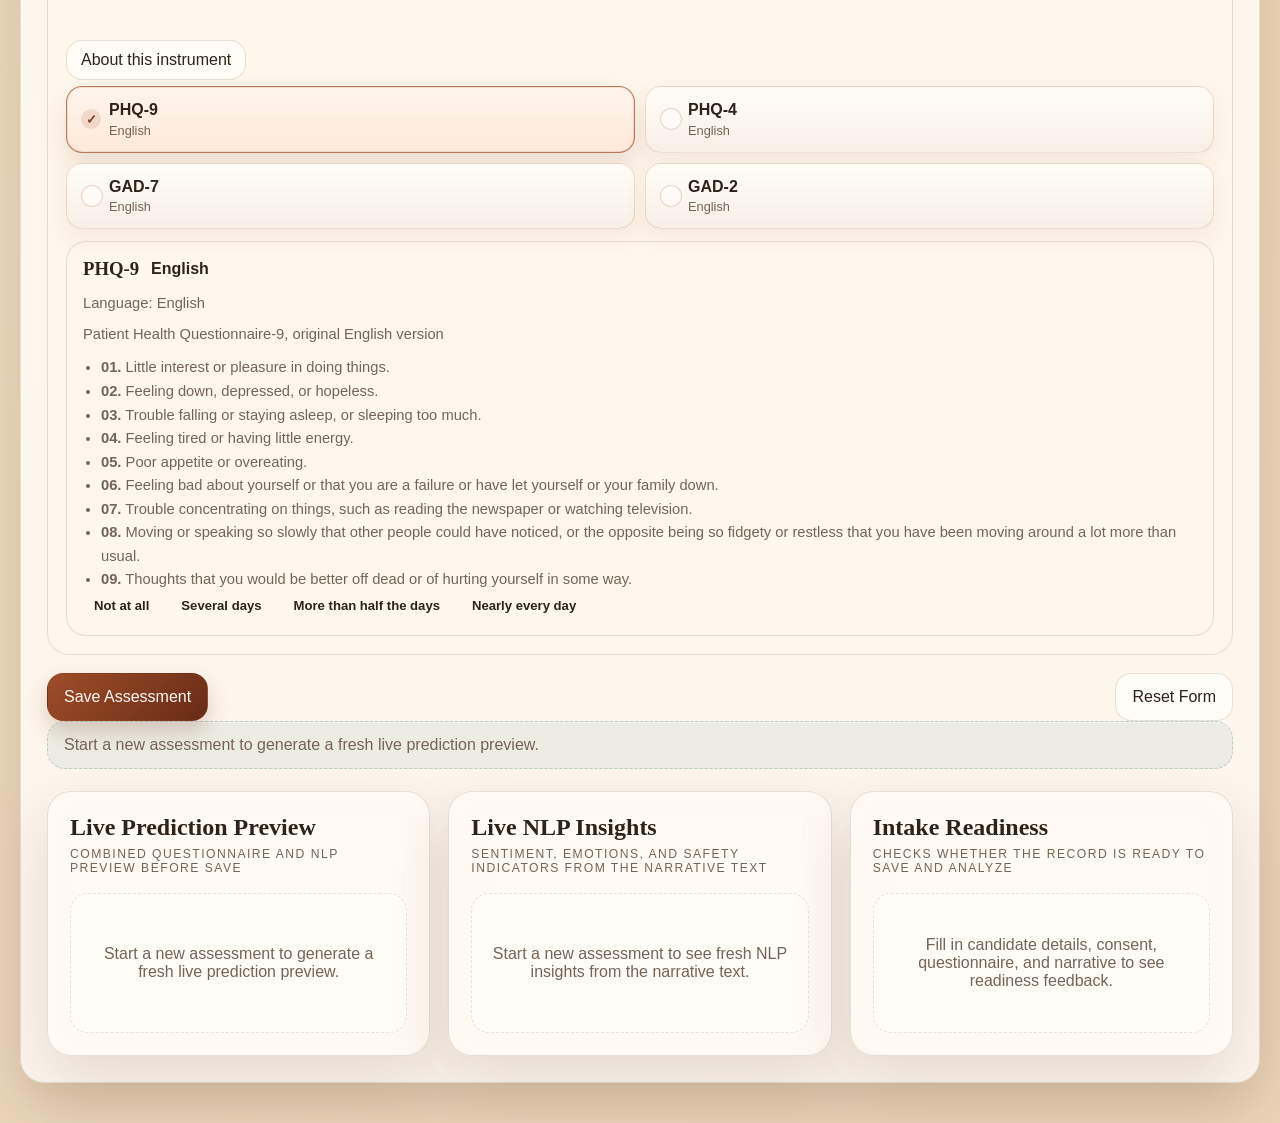
==== commit 58a2d1e3: "Refine dashboard usability and visibility" ====
--- a/web/index.html
+++ b/web/index.html
@@ -3,7 +3,7 @@
 <head>
   <meta charset="UTF-8">
   <meta name="viewport" content="width=device-width, initial-scale=1.0">
-  <title>Rural Mental Health Dashboard</title>
+  <title id="appTitle">Rural Mental Health Dashboard</title>
   <meta name="theme-color" content="#9e4d29">
   <link rel="manifest" href="/manifest.webmanifest">
   <link rel="stylesheet" href="/web/styles.css?v=20260607">
@@ -18,7 +18,7 @@
           Begin one diagnostic screening session at a time, save the result, and view the current assessment without loading background records.
         </p>
         <div id="offlineStatus" class="offline-pill online">Online sync ready</div>
-        <div class="hero-metrics" aria-label="At a glance">
+        <div id="heroMetrics" class="hero-metrics" aria-label="At a glance">
           <article class="hero-metric-card">
             <span class="hero-metric-value">7</span>
             <span id="heroMetricRisk" class="hero-metric-label">risk domains tracked</span>
@@ -54,7 +54,7 @@
               <div class="signal-ring signal-ring-one"></div>
               <div class="signal-ring signal-ring-two"></div>
               <div class="signal-center">
-                <img src="/web/assets/mental-health-icon.svg" alt="Mental health icon" class="hero-graphic-image">
+                <img id="heroGraphicImage" src="/web/assets/mental-health-icon.svg" alt="Mental health icon" class="hero-graphic-image">
               </div>
             </div>
             <article class="signal-card signal-card-text">
@@ -183,6 +183,16 @@
             </label>
             <div class="capture-card">
               <div class="capture-head">
+                <strong id="passiveVideoTitle">Passive Biomarkers</strong>
+                <span id="passiveVideoTopic" class="capture-topic">Upload a short front-camera video and type naturally to include passive biomarker analysis.</span>
+              </div>
+              <label id="passiveVideoLabel">Phone-camera video
+                <input id="passiveVideoFile" type="file" accept="video/*">
+              </label>
+              <p id="passiveVideoStatus" class="capture-status">No passive biomarker input captured yet.</p>
+            </div>
+            <div class="capture-card">
+              <div class="capture-head">
                 <strong id="liveFaceTitle">Live Face Capture</strong>
                 <span id="liveFaceTopic" class="capture-topic">Capture one clear front-facing photo from the webcam for live facial-cue analysis.</span>
               </div>
@@ -211,6 +221,15 @@
             <p id="questionnaireSubtitle">Rate how often each symptom appeared in the last two weeks.</p>
           </div>
           <div id="questionnaireContainer" class="questionnaire-grid"></div>
+          <div class="section-heading inline-heading">
+            <h4 id="validatedInstrumentsTitle">Validated instruments</h4>
+            <p id="validatedInstrumentsText">Tap a validated instrument button to open the full screening details.</p>
+          </div>
+          <div class="action-row instrument-action-row">
+            <button id="validatedInstrumentInfoBtn" class="ghost-btn small-btn" type="button">About the validated instrument</button>
+          </div>
+          <div id="validatedInstrumentInfo" class="validated-instrument-info is-hidden" aria-live="polite"></div>
+          <div id="validatedInstrumentPanel" class="validated-instrument-panel empty-state">Loading validated instrument buttons...</div>
         </div>
 
         <div class="action-row">
@@ -338,19 +357,33 @@
 
       <div id="analysisStatusBanner" class="status-banner">Complete and save an assessment to open detailed analysis here.</div>
 
+      <div class="action-row analytics-controls">
+        <button id="runQualityCheckBtn" class="primary-btn" type="button">Run Quality Check</button>
+        <button id="exportQualityCheckBtn" class="ghost-btn" type="button" disabled>Export Report</button>
+        <button id="exportQualityCheckCsvBtn" class="ghost-btn" type="button" disabled>Export CSV</button>
+        <button id="exportQualityCheckPdfBtn" class="ghost-btn" type="button" disabled>Export PDF</button>
+        <p id="qualityCheckHelperText" class="detail-muted">Compare saved assessments against the dashboard result and surface mismatches.</p>
+      </div>
+      <div id="qualityCheckSummary" class="chart-stack empty-state">Run the quality check to review the latest saved assessments.</div>
+
       <section class="analytics-intro analytics-intro-compact">
         <article class="info-card">
           <p class="intake-kicker">Current Result</p>
           <h3 id="analyticsIntroCurrent">One assessment in focus</h3>
           <p id="analyticsIntroCurrentText">Analytics Hub now explains the currently saved assessment instead of loading a list of backend records by default.</p>
         </article>
+          <article class="info-card">
+          <p id="analyticsIntroModel" class="intake-kicker">Model Insights</p>
+          <p id="analyticsIntroModelText">Review domain-level scores, modality quality, confidence, transformer usage, and NLP signal interpretation for this assessment.</p>
+        </article>
         <article class="info-card">
-          <p class="intake-kicker">Model Insights</p>
-          <p id="analyticsIntroModelText">Review domain-level scores, modality quality, confidence, transformer usage, and NLP signal interpretation for this assessment.</p>
+          <p id="analyticsIntroScope" class="intake-kicker">Prediction Scope</p>
+          <p id="analyticsIntroScopeText">Depression, Anxiety, Stress, Sleep Disorder, Burnout, Loneliness, and Substance Abuse.</p>
         </article>
         <article class="info-card">
-          <p class="intake-kicker">Prediction Scope</p>
-          <p id="analyticsIntroScopeText">Depression, Anxiety, Stress, Sleep Disorder, Burnout, Loneliness, and Substance Abuse.</p>
+          <p class="intake-kicker" id="analyticsIntroInstrumentKicker">Validated instrument</p>
+          <h3 id="analyticsIntroInstrumentTitle">PHQ-9-H / PHQ-9-B</h3>
+          <p id="analyticsIntroInstrumentText">The saved record includes the localized validated instrument used during screening.</p>
         </article>
       </section>
 
@@ -364,19 +397,19 @@
           <p id="analysisConfidence" class="metric-value">0%</p>
         </article>
         <article class="metric-card panel">
-          <p class="metric-label">Strongest Signal</p>
+          <p id="analysisStrongestDomainLabel" class="metric-label">Strongest Signal</p>
           <p id="analysisStrongestDomain" class="metric-value metric-small">No data</p>
         </article>
         <article class="metric-card panel">
-          <p class="metric-label">Modalities Used</p>
+          <p id="analysisCoverageLabel" class="metric-label">Modalities Used</p>
           <p id="analysisCoverage" class="metric-value metric-small">0/3</p>
         </article>
         <article class="metric-card panel">
-          <p class="metric-label">Submission Time</p>
+          <p id="analysisSubmissionTimeLabel" class="metric-label">Submission Time</p>
           <p id="analysisSubmissionTime" class="metric-value metric-small">No data</p>
         </article>
         <article class="metric-card panel">
-          <p class="metric-label">Trajectory</p>
+          <p id="analysisTrajectoryLabel" class="metric-label">Trajectory</p>
           <p id="analysisTrajectory" class="metric-value metric-small">No data</p>
         </article>
         <article class="metric-card panel">
@@ -481,13 +514,14 @@
                 <th id="recordsTableNameHeader">Name</th>
                 <th id="recordsTableVillageHeader">Village</th>
                 <th id="recordsTableAssessorHeader">Assessor</th>
+                <th id="recordsTableInstrumentHeader">Validated instrument</th>
                 <th id="recordsTableSubmittedHeader">Submitted</th>
                 <th id="recordsTableRiskHeader">Risk</th>
                 <th id="recordsTableConfidenceHeader">Confidence</th>
               </tr>
             </thead>
             <tbody id="resultsTableBody">
-              <tr><td colspan="7" class="table-empty">No records loaded yet.</td></tr>
+              <tr><td colspan="8" class="table-empty">No records loaded yet.</td></tr>
             </tbody>
           </table>
         </div>
--- a/web/styles.css
+++ b/web/styles.css
@@ -137,6 +137,11 @@
   background: rgba(40, 121, 112, 0.14);
 }
 
+.recommendation-badge {
+  margin-top: 0;
+  margin-bottom: 10px;
+}
+
 .language-switcher label {
   text-transform: uppercase;
   letter-spacing: 0.08em;
@@ -501,6 +506,31 @@
   align-items: center;
 }
 
+.record-action-group {
+  position: relative;
+  display: inline-flex;
+}
+
+.record-action-menu {
+  position: absolute;
+  top: calc(100% + 8px);
+  left: 0;
+  z-index: 20;
+  display: grid;
+  gap: 8px;
+  padding: 10px;
+  min-width: 220px;
+  border-radius: 18px;
+  border: 1px solid var(--line);
+  background: rgba(255, 252, 247, 0.98);
+  box-shadow: 0 18px 34px rgba(64, 39, 18, 0.14);
+}
+
+.record-action-item {
+  width: 100%;
+  justify-content: flex-start;
+}
+
 .action-row,
 .fetch-row,
 .pagination-row {
@@ -674,6 +704,133 @@
 
 .chart-stack {
   gap: 10px;
+}
+
+.instrument-action-row {
+  justify-content: flex-start;
+  margin-top: 4px;
+  margin-bottom: 6px;
+}
+
+.validated-instrument-selector {
+  display: grid;
+  grid-template-columns: repeat(2, minmax(0, 1fr));
+  gap: 10px;
+}
+
+.validated-instrument-button {
+  position: relative;
+  display: flex;
+  flex-direction: column;
+  align-items: flex-start;
+  gap: 4px;
+  padding: 14px 16px 14px 42px;
+  border-radius: 16px;
+  border: 1px solid rgba(158, 77, 41, 0.18);
+  background: linear-gradient(180deg, rgba(255, 252, 247, 0.98), rgba(247, 239, 231, 0.95));
+  color: var(--text);
+  text-align: left;
+  box-shadow: 0 10px 24px rgba(120, 64, 34, 0.08);
+  transition: transform 140ms ease, box-shadow 140ms ease, border-color 140ms ease, background 140ms ease;
+}
+
+.validated-instrument-button:hover,
+.validated-instrument-button:focus-visible {
+  transform: translateY(-1px);
+  border-color: rgba(158, 77, 41, 0.34);
+  box-shadow: 0 14px 28px rgba(120, 64, 34, 0.12);
+}
+
+.validated-instrument-button.is-active {
+  border-color: rgba(158, 77, 41, 0.74);
+  background: linear-gradient(180deg, rgba(255, 245, 237, 0.99), rgba(255, 232, 214, 0.96));
+  box-shadow: 0 14px 28px rgba(120, 64, 34, 0.14), 0 0 0 1px rgba(158, 77, 41, 0.12) inset;
+}
+
+.validated-instrument-button-label {
+  font-size: 1rem;
+  font-weight: 700;
+  line-height: 1.1;
+}
+
+.validated-instrument-button-language {
+  font-size: 0.8rem;
+  color: var(--muted);
+}
+
+.validated-instrument-button.is-active::before {
+  content: "✓";
+  position: absolute;
+  left: 14px;
+  top: 50%;
+  transform: translateY(-50%);
+  width: 20px;
+  height: 20px;
+  border-radius: 999px;
+  display: grid;
+  place-items: center;
+  background: rgba(158, 77, 41, 0.14);
+  color: rgba(122, 56, 25, 0.96);
+  font-size: 0.82rem;
+  font-weight: 800;
+}
+
+.validated-instrument-button:not(.is-active)::before {
+  content: "";
+  position: absolute;
+  left: 14px;
+  top: 50%;
+  transform: translateY(-50%);
+  width: 20px;
+  height: 20px;
+  border-radius: 999px;
+  border: 1px solid rgba(158, 77, 41, 0.22);
+  background: rgba(255, 255, 255, 0.5);
+}
+
+.validated-instrument-detail {
+  margin-top: 2px;
+  animation: validatedInstrumentReveal 180ms ease-out;
+  transform-origin: top center;
+}
+
+@keyframes validatedInstrumentReveal {
+  from {
+    opacity: 0;
+    transform: translateY(6px) scale(0.99);
+  }
+  to {
+    opacity: 1;
+    transform: translateY(0) scale(1);
+  }
+}
+
+.validated-instrument-info {
+  border: 1px solid rgba(158, 77, 41, 0.2);
+  border-radius: 18px;
+  background: linear-gradient(180deg, rgba(255, 248, 243, 0.96), rgba(255, 255, 255, 0.84));
+  padding: 14px 16px;
+  color: var(--text);
+}
+
+.validated-instrument-info h5 {
+  margin: 0 0 8px;
+  font-size: 1rem;
+}
+
+.validated-instrument-info p {
+  margin: 0 0 10px;
+  color: var(--muted);
+}
+
+.validated-instrument-info ul {
+  margin: 0;
+  padding-left: 18px;
+  color: var(--text);
+}
+
+.validated-instrument-info li + li {
+  margin-top: 6px;
 }
 
 .empty-state {
@@ -1005,6 +1162,31 @@
   color: var(--danger);
 }
 
+.instrument-pill {
+  background: rgba(35, 45, 55, 0.08);
+  color: var(--text);
+  border: 1px solid rgba(35, 45, 55, 0.12);
+  font-size: 0.78rem;
+  white-space: nowrap;
+}
+
+.table-cell-stack {
+  display: flex;
+  flex-direction: column;
+  gap: 6px;
+  align-items: flex-start;
+}
+
+.table-mini-note {
+  color: var(--muted);
+  font-size: 0.72rem;
+  line-height: 1.2;
+}
+
+.sdoh-pill {
+  font-size: 0.74rem;
+}
+
 .compare-legend {
   display: flex;
   flex-wrap: wrap;
@@ -1041,6 +1223,114 @@
   margin: 0;
   padding-left: 18px;
   line-height: 1.6;
+}
+
+.subcard-grid,
+.sdoh-theme-grid {
+  display: grid;
+  grid-template-columns: repeat(auto-fit, minmax(220px, 1fr));
+  gap: 12px;
+  margin-top: 14px;
+}
+
+.sdoh-theme-grid {
+  grid-template-columns: repeat(2, minmax(0, 1fr));
+}
+
+.detail-card.subcard {
+  background: linear-gradient(180deg, rgba(255, 255, 255, 0.68), rgba(255, 248, 243, 0.92));
+  border-style: dashed;
+  position: relative;
+  overflow: hidden;
+}
+
+.detail-card.subcard h4 {
+  margin: 0;
+  font-size: 1rem;
+}
+
+.detail-card.subcard .detail-inline {
+  align-items: flex-start;
+}
+
+.detail-card.subcard .detail-inline strong {
+  display: block;
+  color: var(--muted);
+  font-size: 0.84rem;
+  font-weight: 600;
+}
+
+.detail-card.subcard .theme-subtitle {
+  margin-top: 8px;
+  margin-bottom: 8px;
+  font-size: 0.88rem;
+}
+
+.sdoh-chip {
+  display: inline-flex;
+  align-items: center;
+  justify-content: center;
+  width: fit-content;
+  margin-top: 10px;
+  padding: 4px 10px;
+  border-radius: 999px;
+  background: rgba(158, 77, 41, 0.1);
+  color: var(--text);
+  font-size: 0.75rem;
+  font-weight: 700;
+  letter-spacing: 0.04em;
+  text-transform: uppercase;
+}
+
+.sdoh-chip.native {
+  letter-spacing: 0;
+  text-transform: none;
+  font-weight: 600;
+}
+
+.detail-card.subcard::before {
+  content: "";
+  position: absolute;
+  inset: 0 auto 0 0;
+  width: 5px;
+  background: rgba(158, 77, 41, 0.35);
+}
+
+.detail-card.subcard.sdoh-crop_failure::before {
+  background: linear-gradient(180deg, #8a4f2b, #d08a54);
+}
+
+.detail-card.subcard.sdoh-debt::before {
+  background: linear-gradient(180deg, #b23b2f, #d99b59);
+}
+
+.detail-card.subcard.sdoh-food_insecurity::before {
+  background: linear-gradient(180deg, #3f7a3b, #86b86b);
+}
+
+.detail-card.subcard.sdoh-migration::before {
+  background: linear-gradient(180deg, #4e6477, #8aa0b3);
+}
+
+.detail-card.subcard.sdoh-crop_failure {
+  background: linear-gradient(180deg, rgba(255, 249, 243, 0.95), rgba(252, 242, 233, 0.98));
+}
+
+.detail-card.subcard.sdoh-debt {
+  background: linear-gradient(180deg, rgba(255, 247, 245, 0.96), rgba(255, 239, 231, 0.98));
+}
+
+.detail-card.subcard.sdoh-food_insecurity {
+  background: linear-gradient(180deg, rgba(247, 252, 244, 0.96), rgba(239, 248, 232, 0.98));
+}
+
+.detail-card.subcard.sdoh-migration {
+  background: linear-gradient(180deg, rgba(244, 248, 252, 0.96), rgba(235, 242, 248, 0.98));
+}
+
+.sdoh-block {
+  border-color: rgba(158, 77, 41, 0.18);
+  background: linear-gradient(180deg, rgba(255, 249, 243, 0.92), rgba(255, 255, 255, 0.96));
 }
 
 .reveal {
@@ -1086,6 +1376,98 @@
     grid-template-columns: 1fr;
   }
 
+  .sdoh-theme-grid {
+    grid-template-columns: 1fr;
+  }
+
+  .sdoh-block {
+    padding: 14px;
+  }
+
+  .sdoh-block .sdoh-theme-grid {
+    gap: 10px;
+    margin-top: 12px;
+  }
+
+  .sdoh-block .detail-card.subcard {
+    padding: 12px;
+  }
+
+  .sdoh-block .detail-card.subcard h4 {
+    font-size: 0.95rem;
+  }
+
+  .sdoh-block .detail-card.subcard .theme-subtitle {
+    margin-top: 6px;
+    margin-bottom: 6px;
+    font-size: 0.84rem;
+  }
+
+  .sdoh-block .detail-card.subcard .detail-inline {
+    gap: 8px;
+  }
+
+  .validated-instrument-info {
+    padding: 12px 13px;
+  }
+
+  .validated-instrument-selector {
+    grid-template-columns: 1fr;
+  }
+
+  .validated-instrument-button {
+    padding: 12px 13px;
+  }
+
+  .validated-instrument-info h5 {
+    margin-bottom: 6px;
+    font-size: 0.95rem;
+  }
+
+  .validated-instrument-info p {
+    margin-bottom: 8px;
+  }
+
+  .validated-instrument-info ul {
+    padding-left: 16px;
+  }
+
+  .question-group {
+    padding: 13px;
+  }
+
+  .question-list {
+    gap: 10px;
+  }
+
+  .choice-row {
+    gap: 8px;
+  }
+
+  .choice-pill {
+    padding: 7px 10px;
+    font-size: 0.92rem;
+  }
+
+  .adaptive-answer-shell {
+    padding: 13px;
+    margin-top: 12px;
+  }
+
+  .adaptive-mcq-grid {
+    gap: 10px;
+  }
+
+  .adaptive-choice-card {
+    padding: 12px 13px;
+    gap: 10px;
+  }
+
+  .adaptive-choice-badge {
+    width: 28px;
+    height: 28px;
+  }
+
   .tab-bar,
   .fetch-row,
   .action-row,
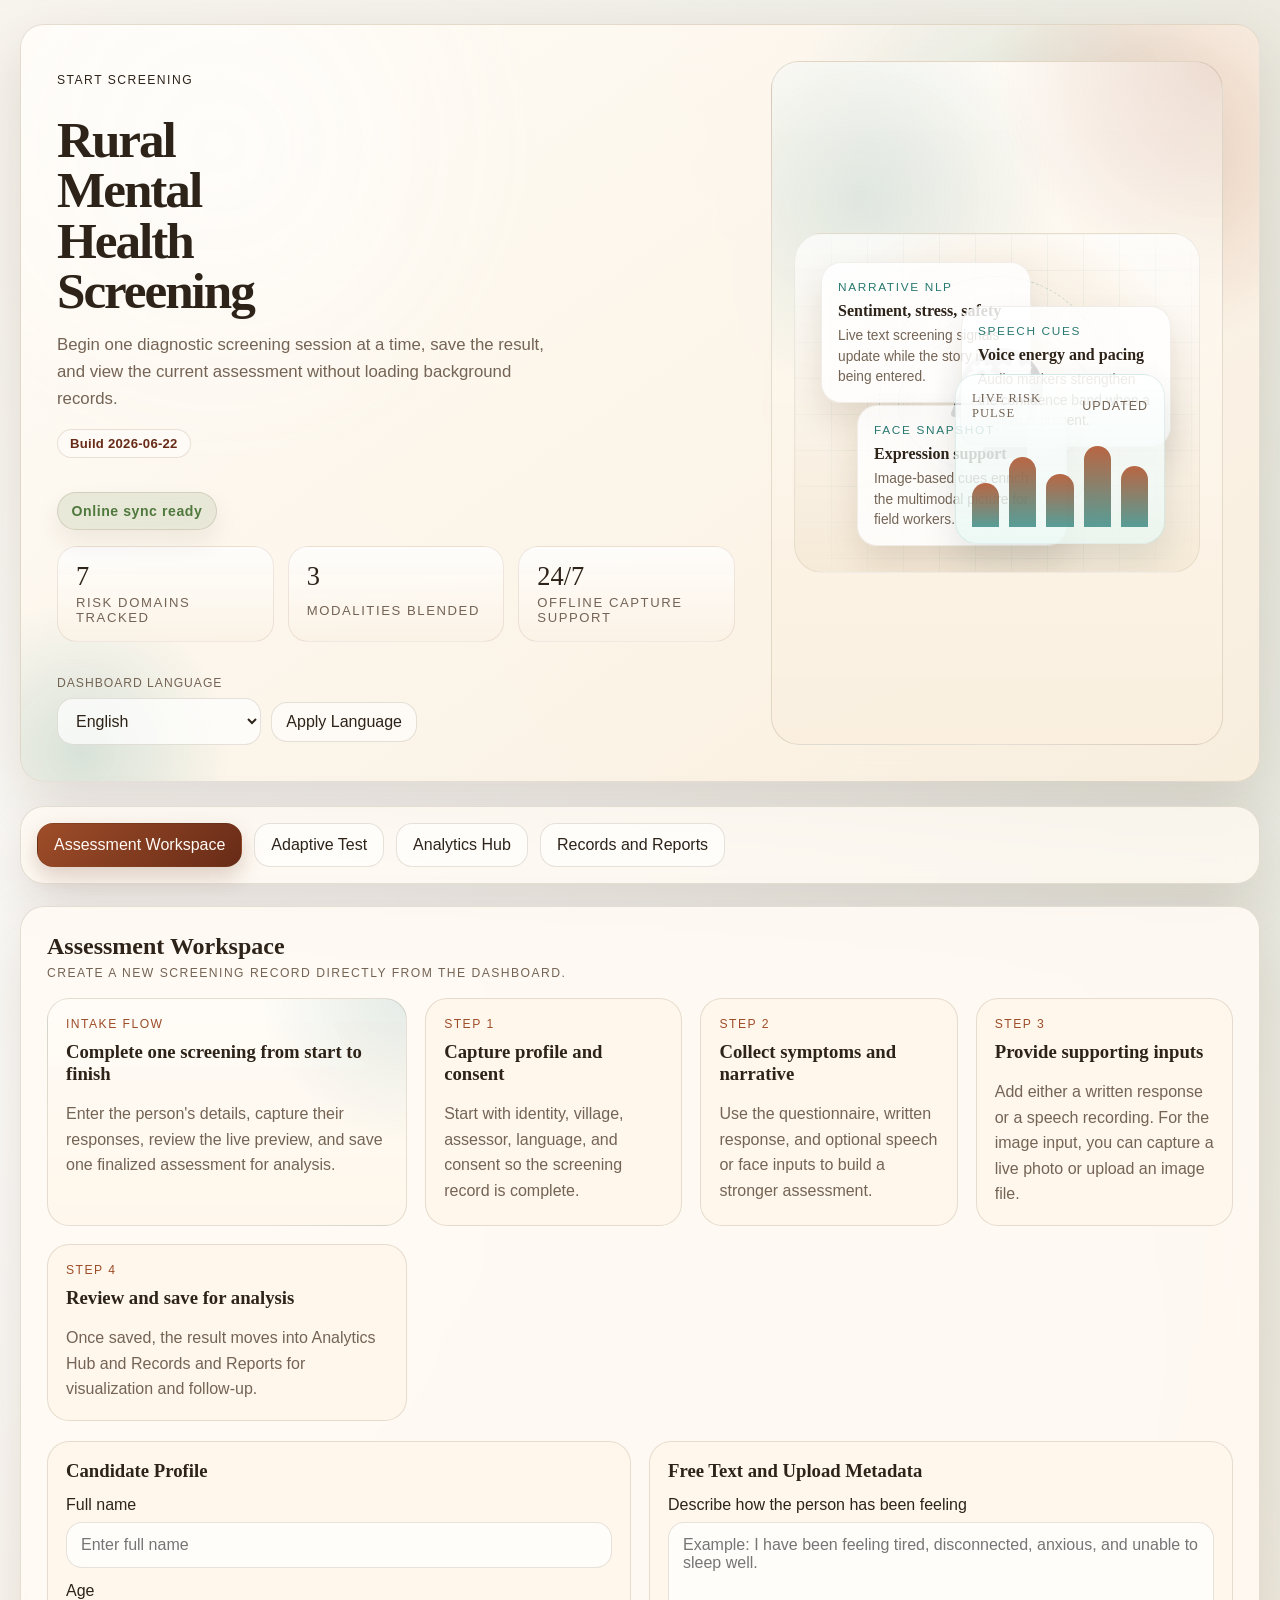
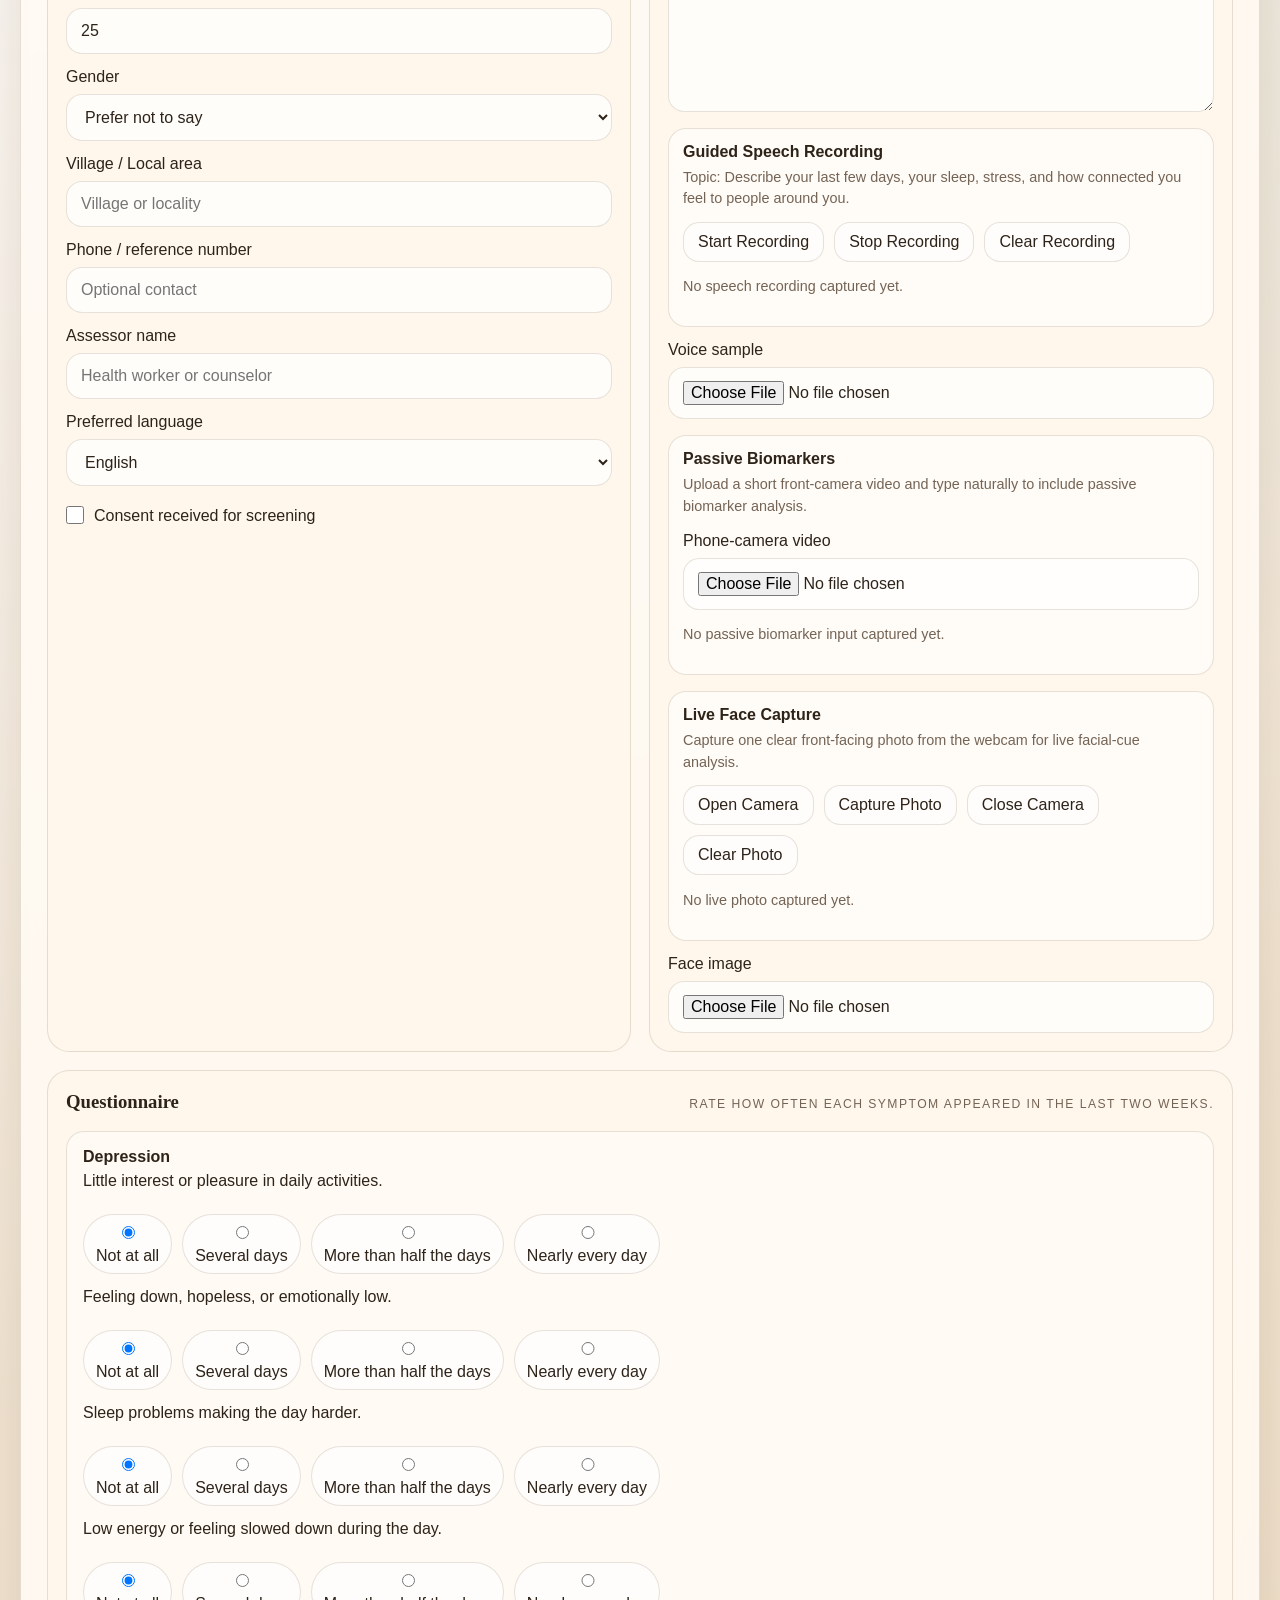
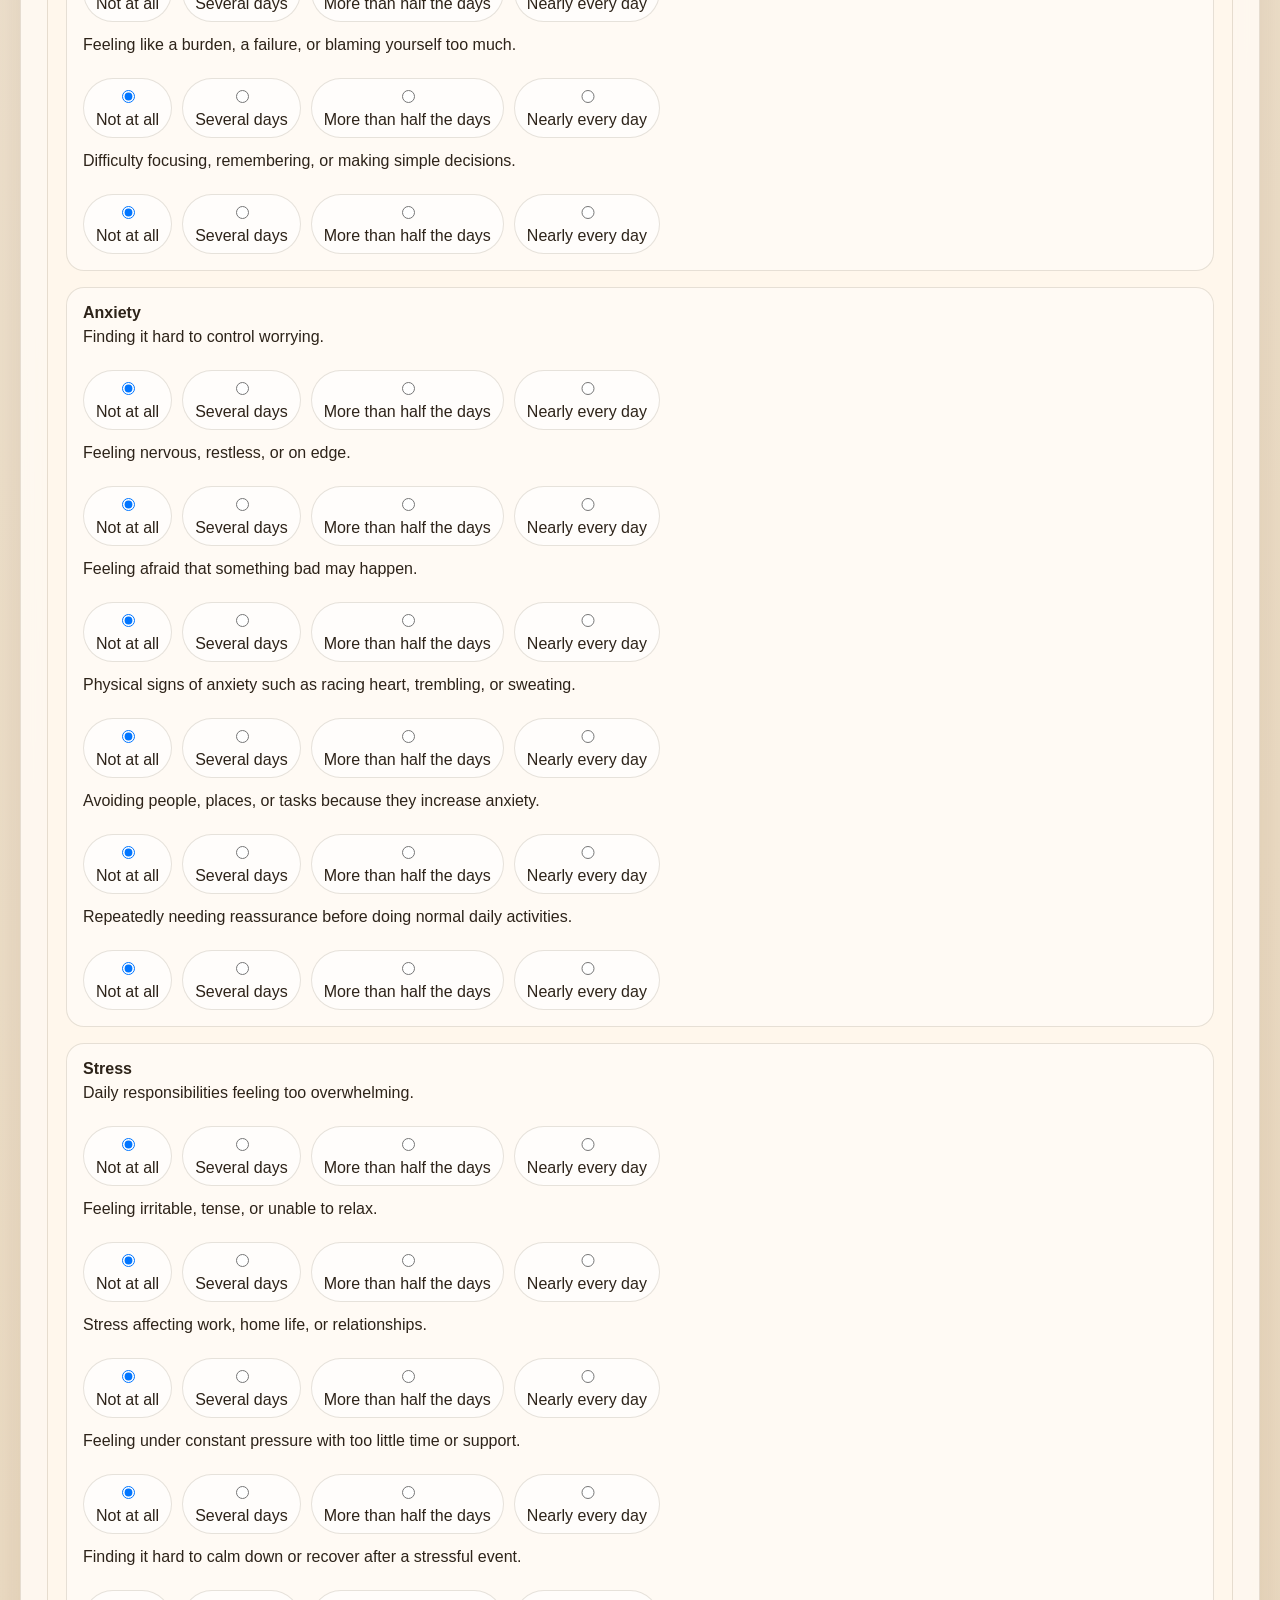
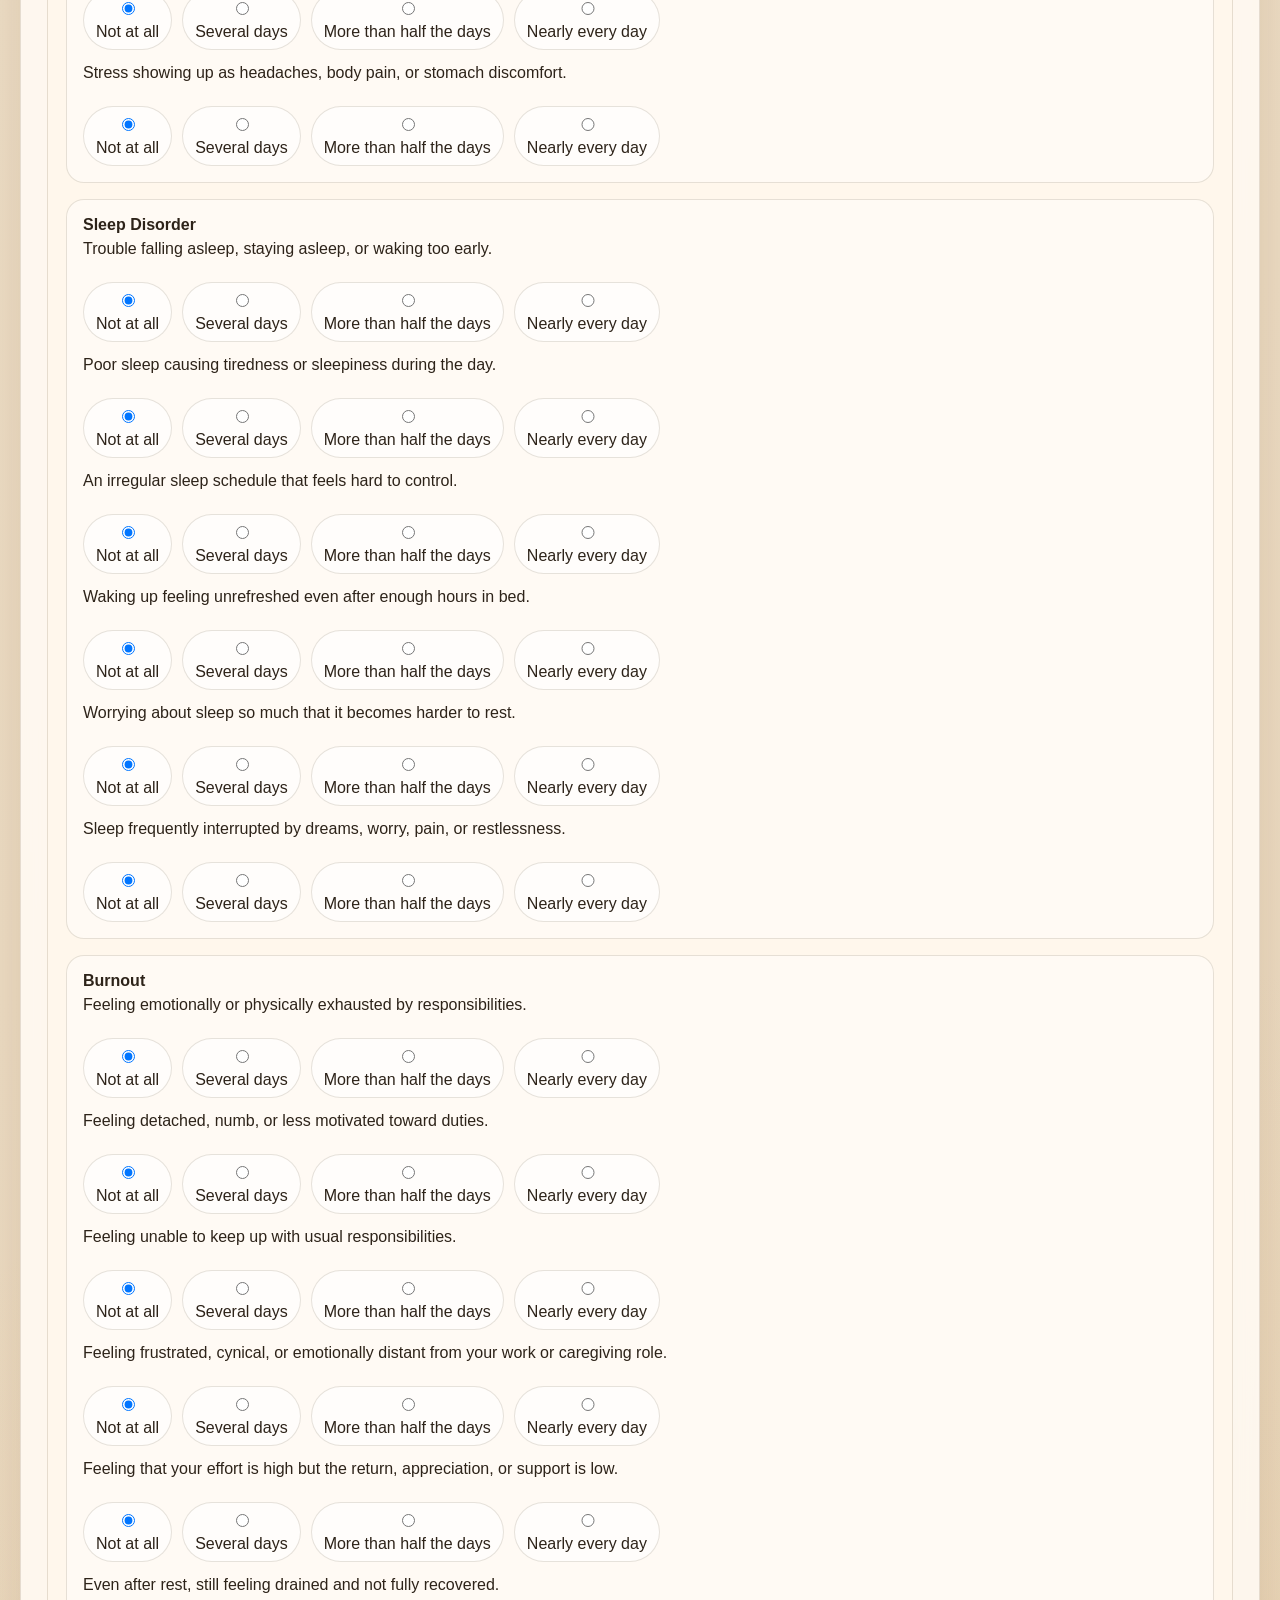
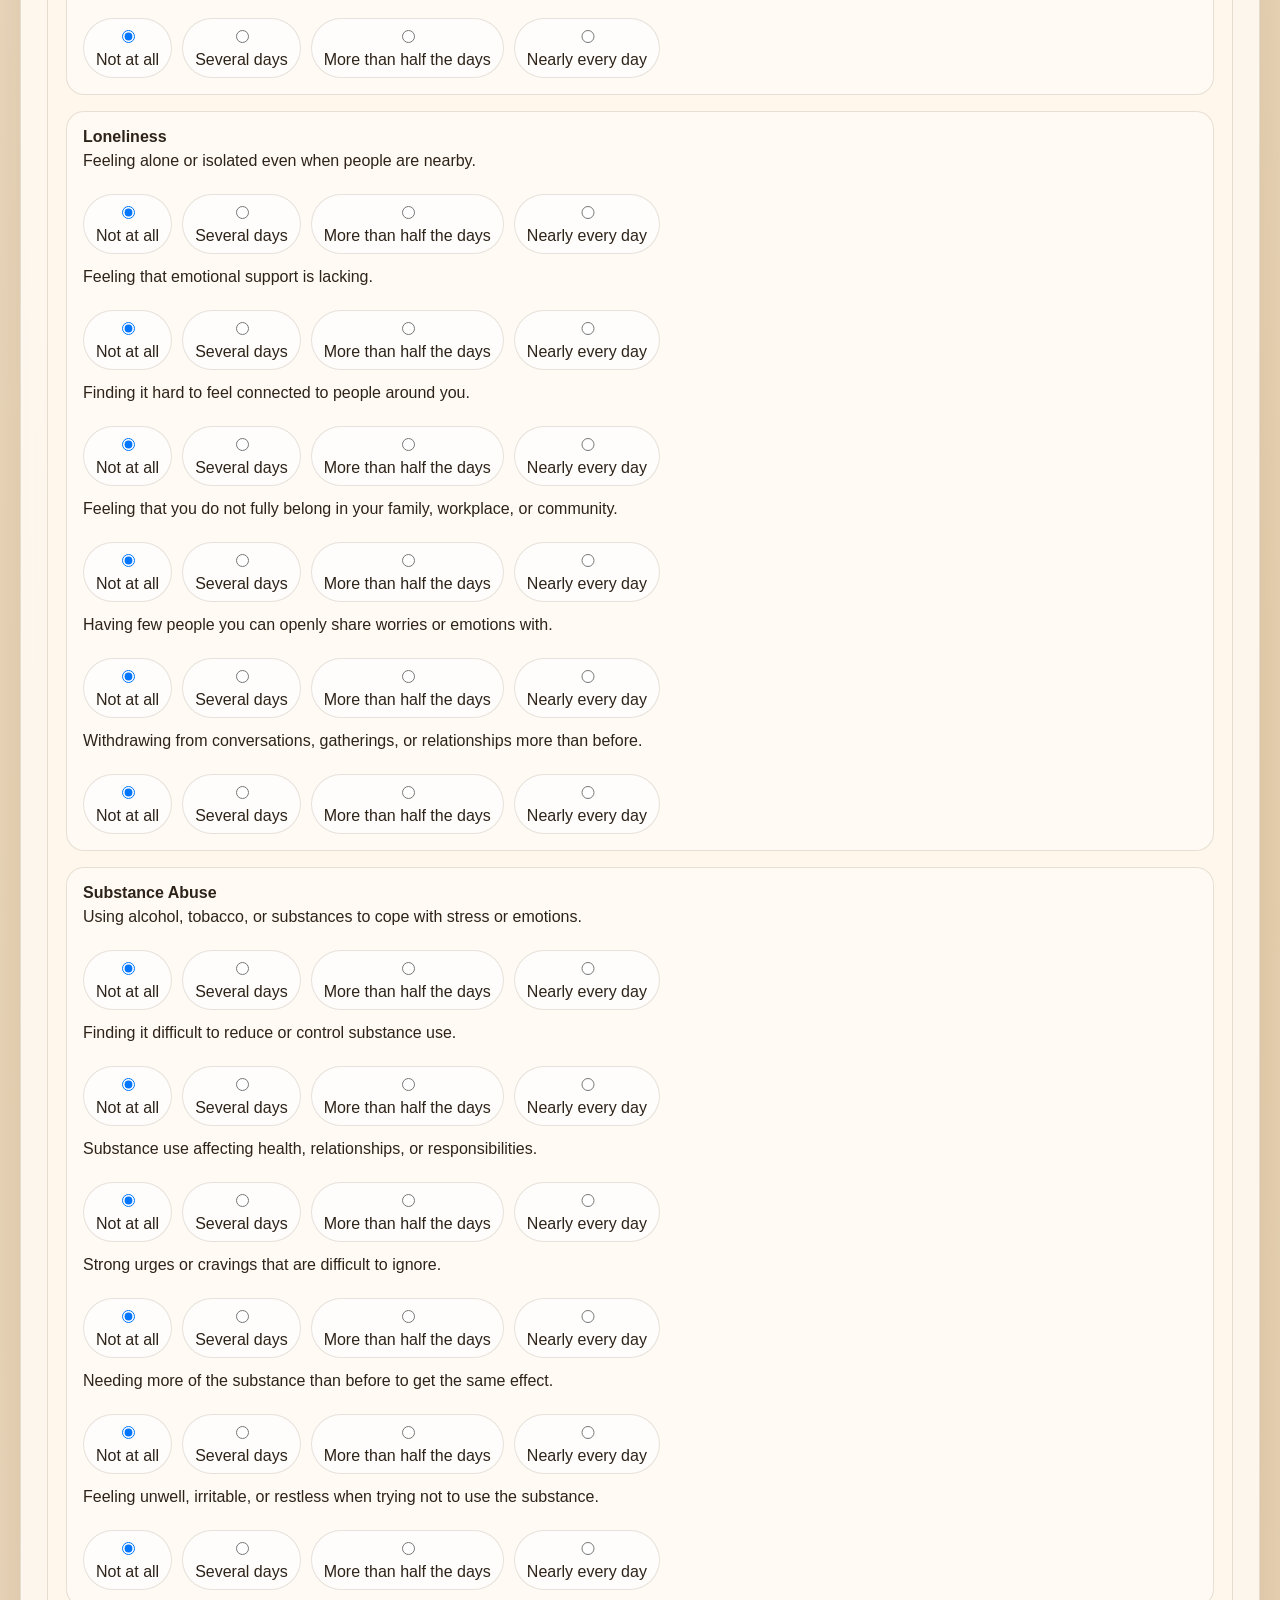
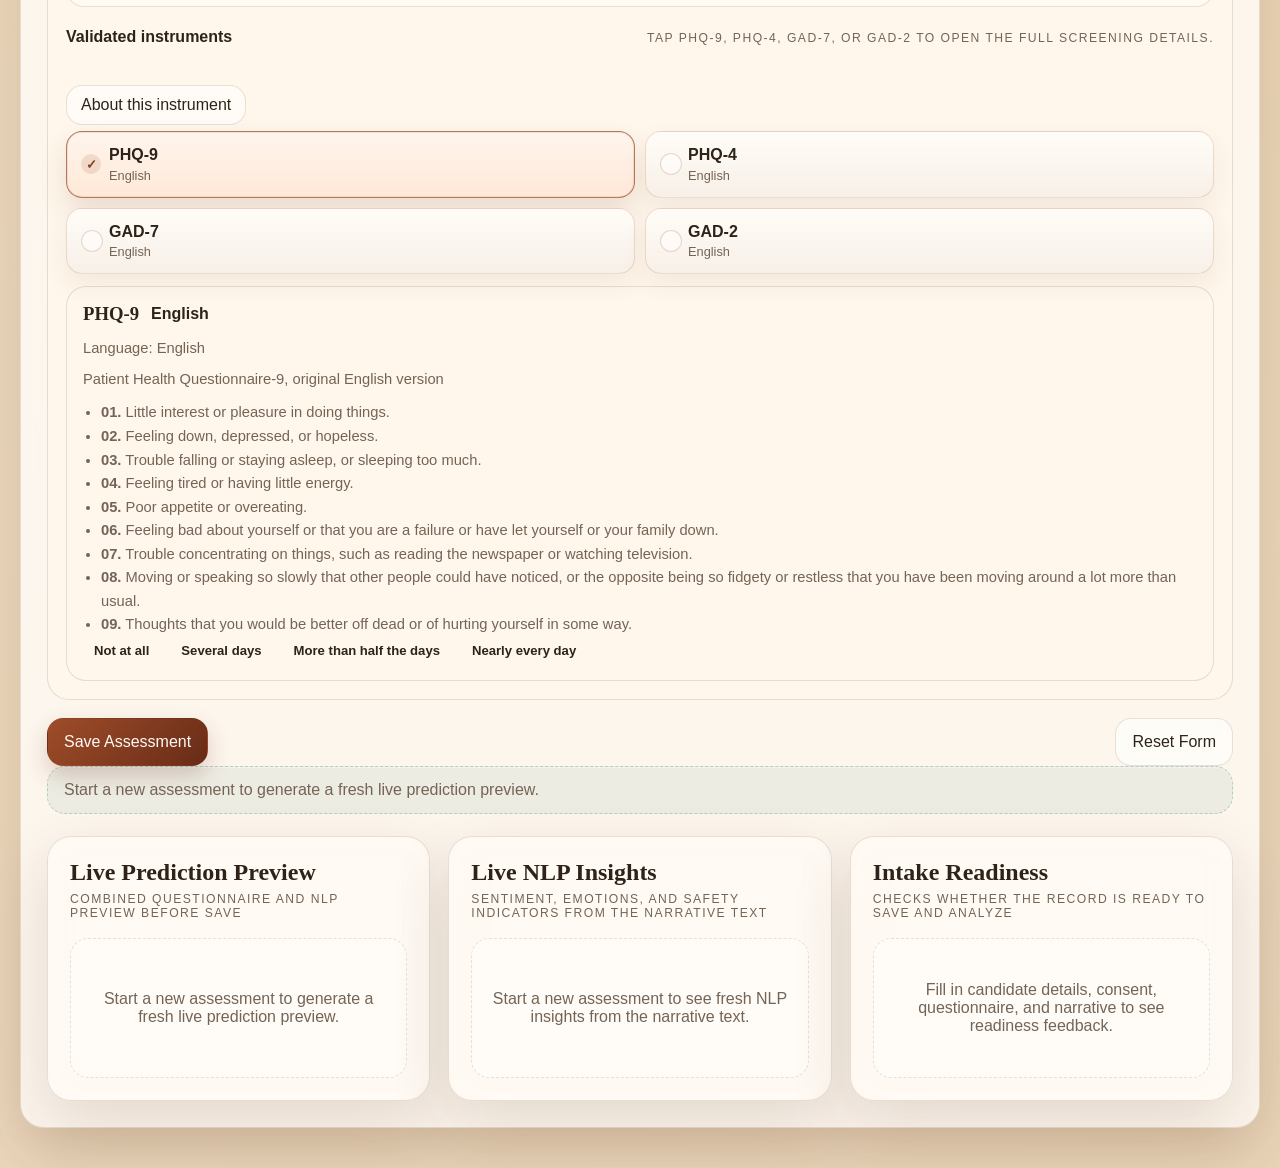
==== commit a48cc499: "Harden Render deployment and hide model stats" ====
--- a/web/index.html
+++ b/web/index.html
@@ -17,6 +17,7 @@
         <p id="heroText" class="hero-text">
           Begin one diagnostic screening session at a time, save the result, and view the current assessment without loading background records.
         </p>
+        <p id="buildStamp" class="build-stamp">Build 2026-06-22</p>
         <div id="offlineStatus" class="offline-pill online">Online sync ready</div>
         <div id="heroMetrics" class="hero-metrics" aria-label="At a glance">
           <article class="hero-metric-card">
@@ -436,7 +437,7 @@
       </section>
 
       <section class="analytics-grid analytics-grid-secondary reveal">
-        <article class="panel">
+        <article class="panel" hidden>
           <div class="section-heading">
             <h2 id="modelStatisticsTitle">Model Statistics</h2>
             <p id="modelStatisticsText">Deep learning and NLP model details used in this assessment</p>
@@ -585,6 +586,6 @@
     </section>
   </div>
 
-  <script src="/web/app.js?v=20260607"></script>
+  <script src="/web/app.js?v=20260622"></script>
 </body>
 </html>
--- a/web/styles.css
+++ b/web/styles.css
@@ -1561,6 +1561,22 @@
   font-size: 1.05rem;
 }
 
+.build-stamp {
+  display: inline-flex;
+  align-items: center;
+  gap: 8px;
+  margin: 0;
+  padding: 6px 12px;
+  border-radius: 999px;
+  border: 1px solid rgba(109, 56, 22, 0.14);
+  background: rgba(255, 252, 247, 0.88);
+  color: var(--primary-deep);
+  font-size: 0.82rem;
+  font-weight: 700;
+  letter-spacing: 0.02em;
+  width: fit-content;
+}
+
 .hero-metrics {
   display: grid;
   grid-template-columns: repeat(3, minmax(0, 1fr));
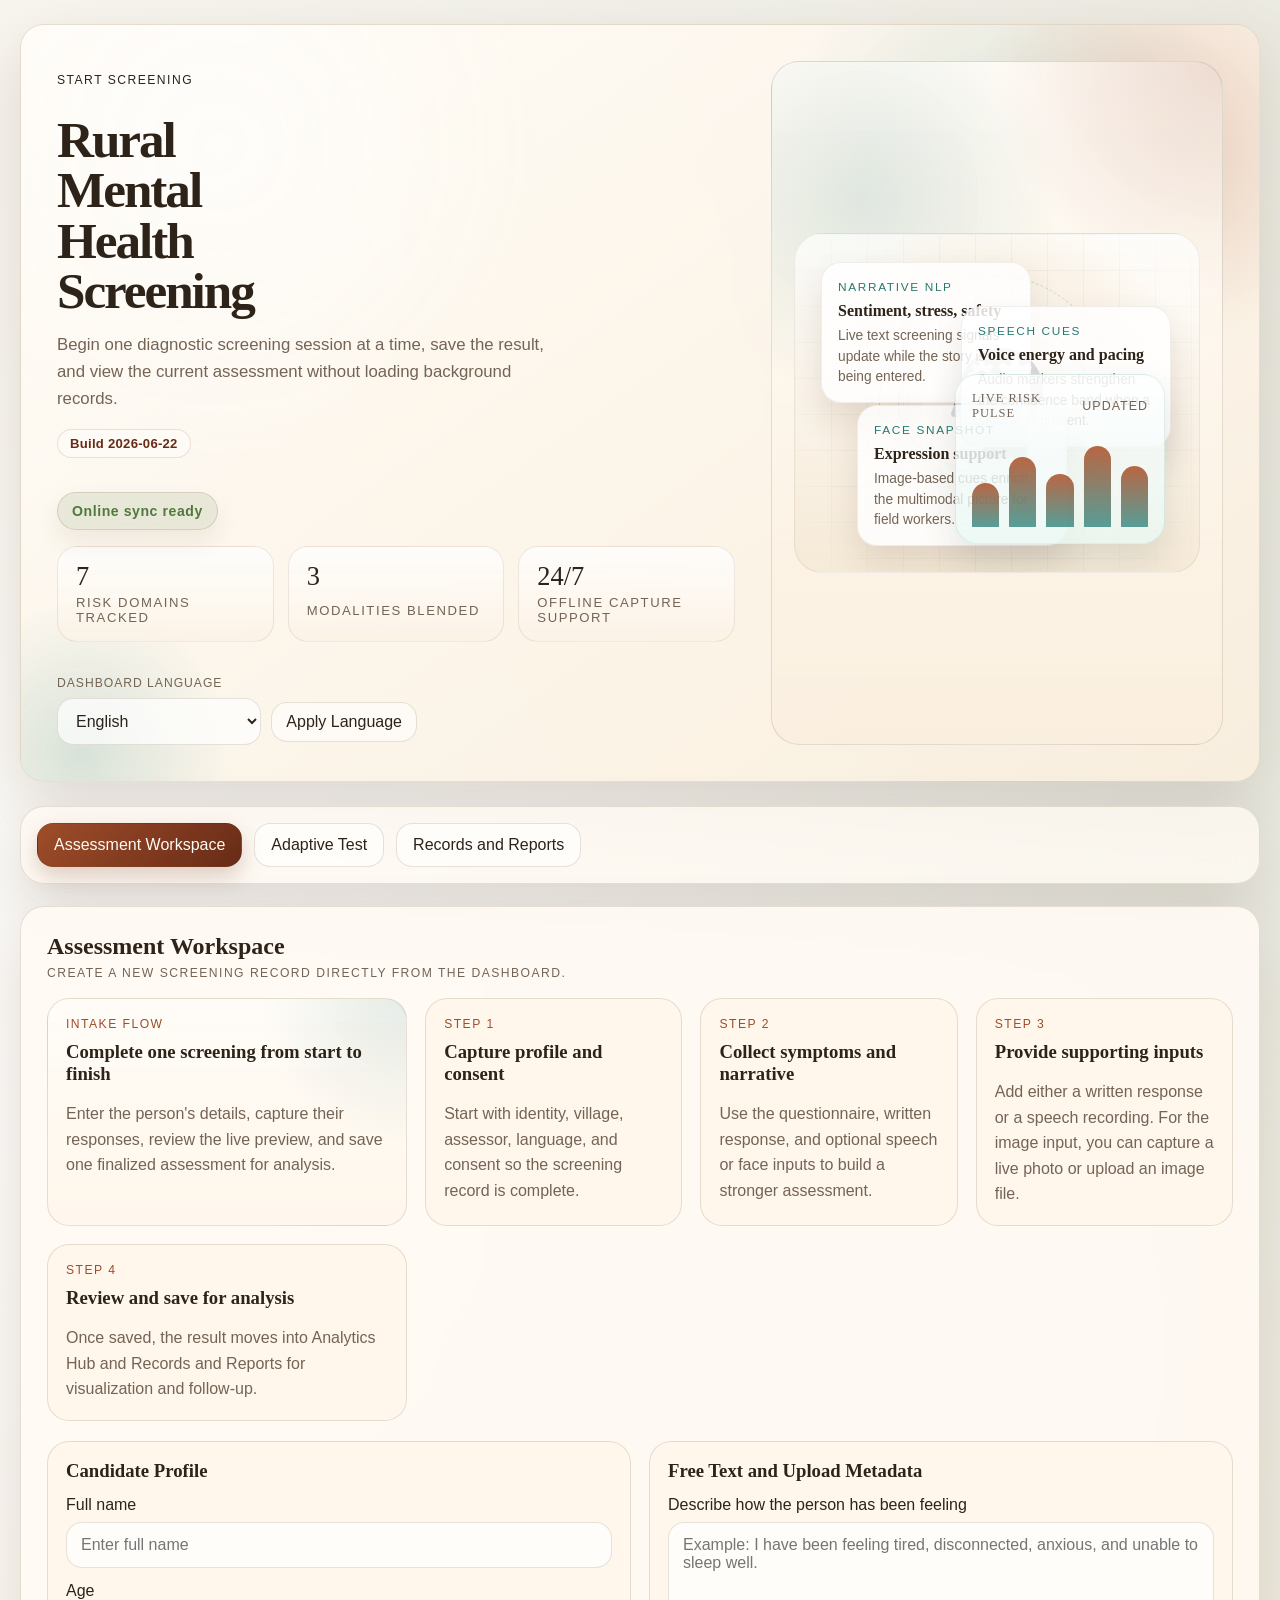
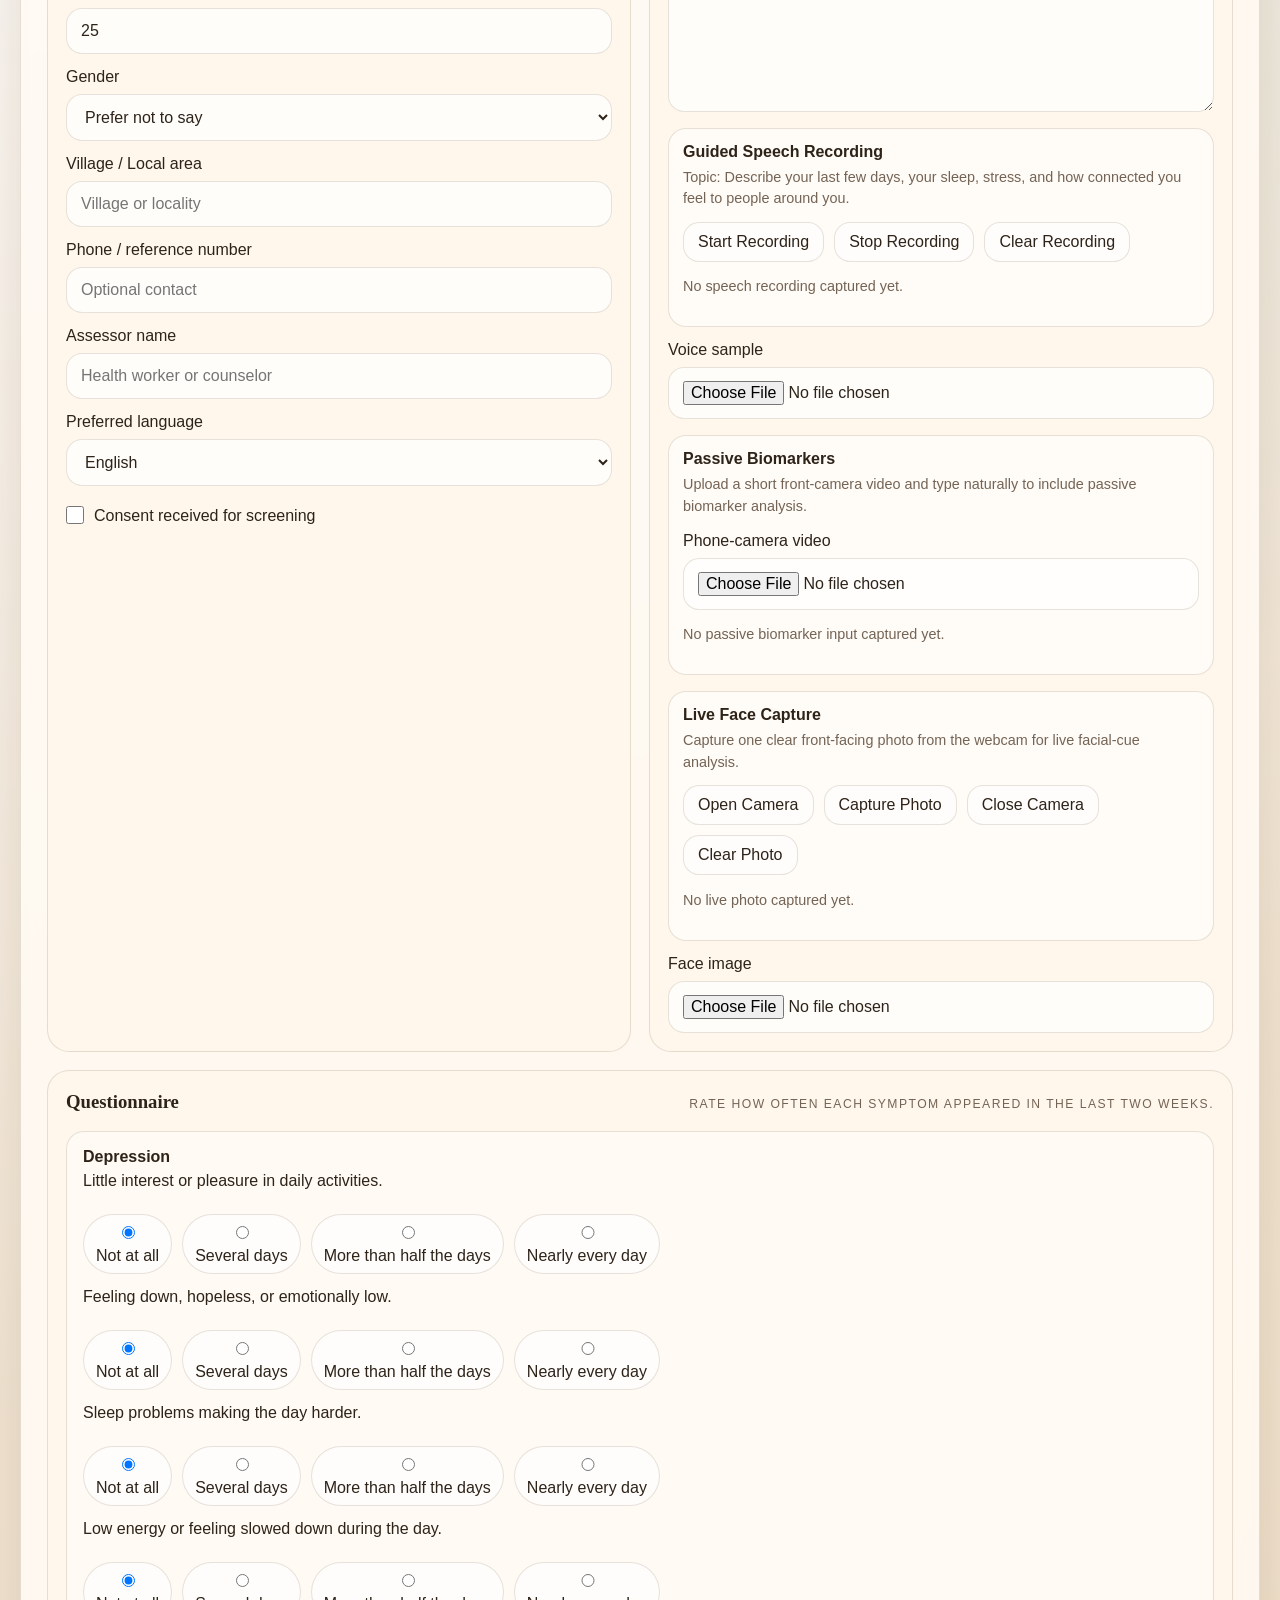
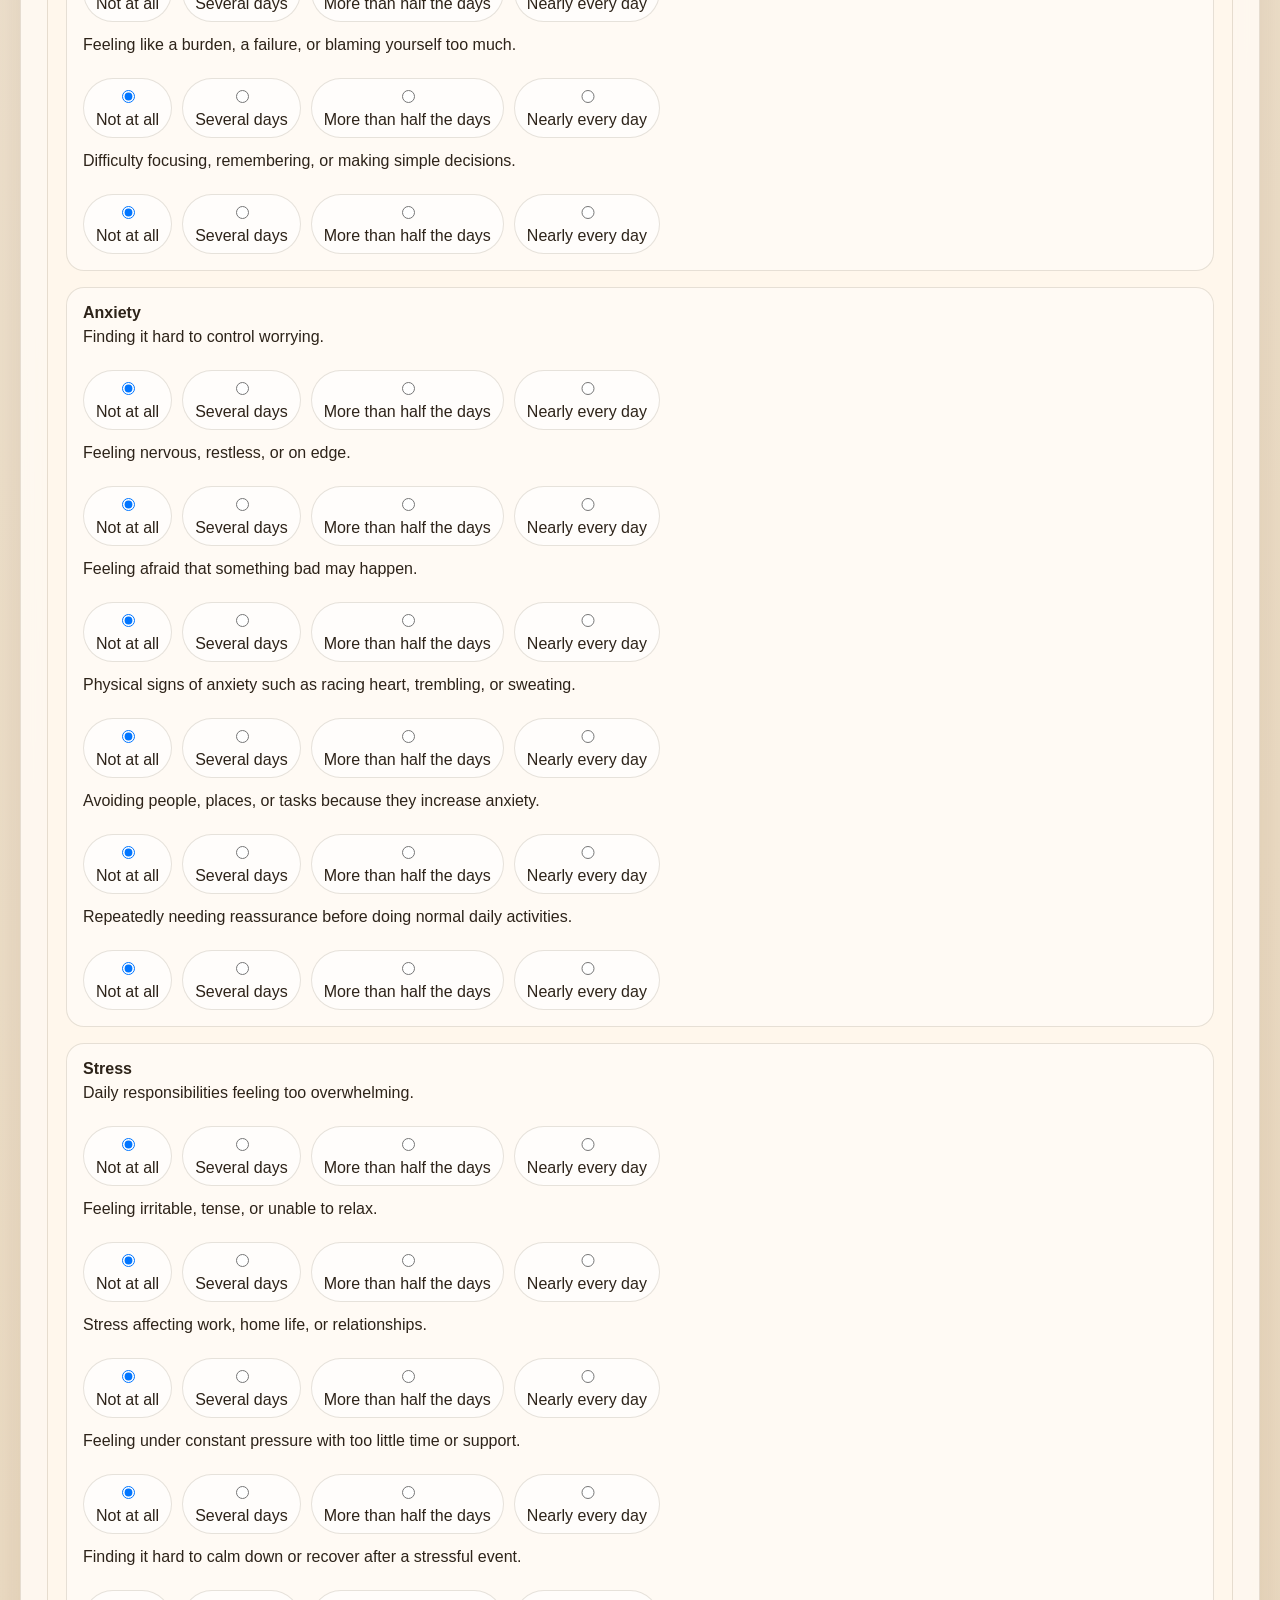
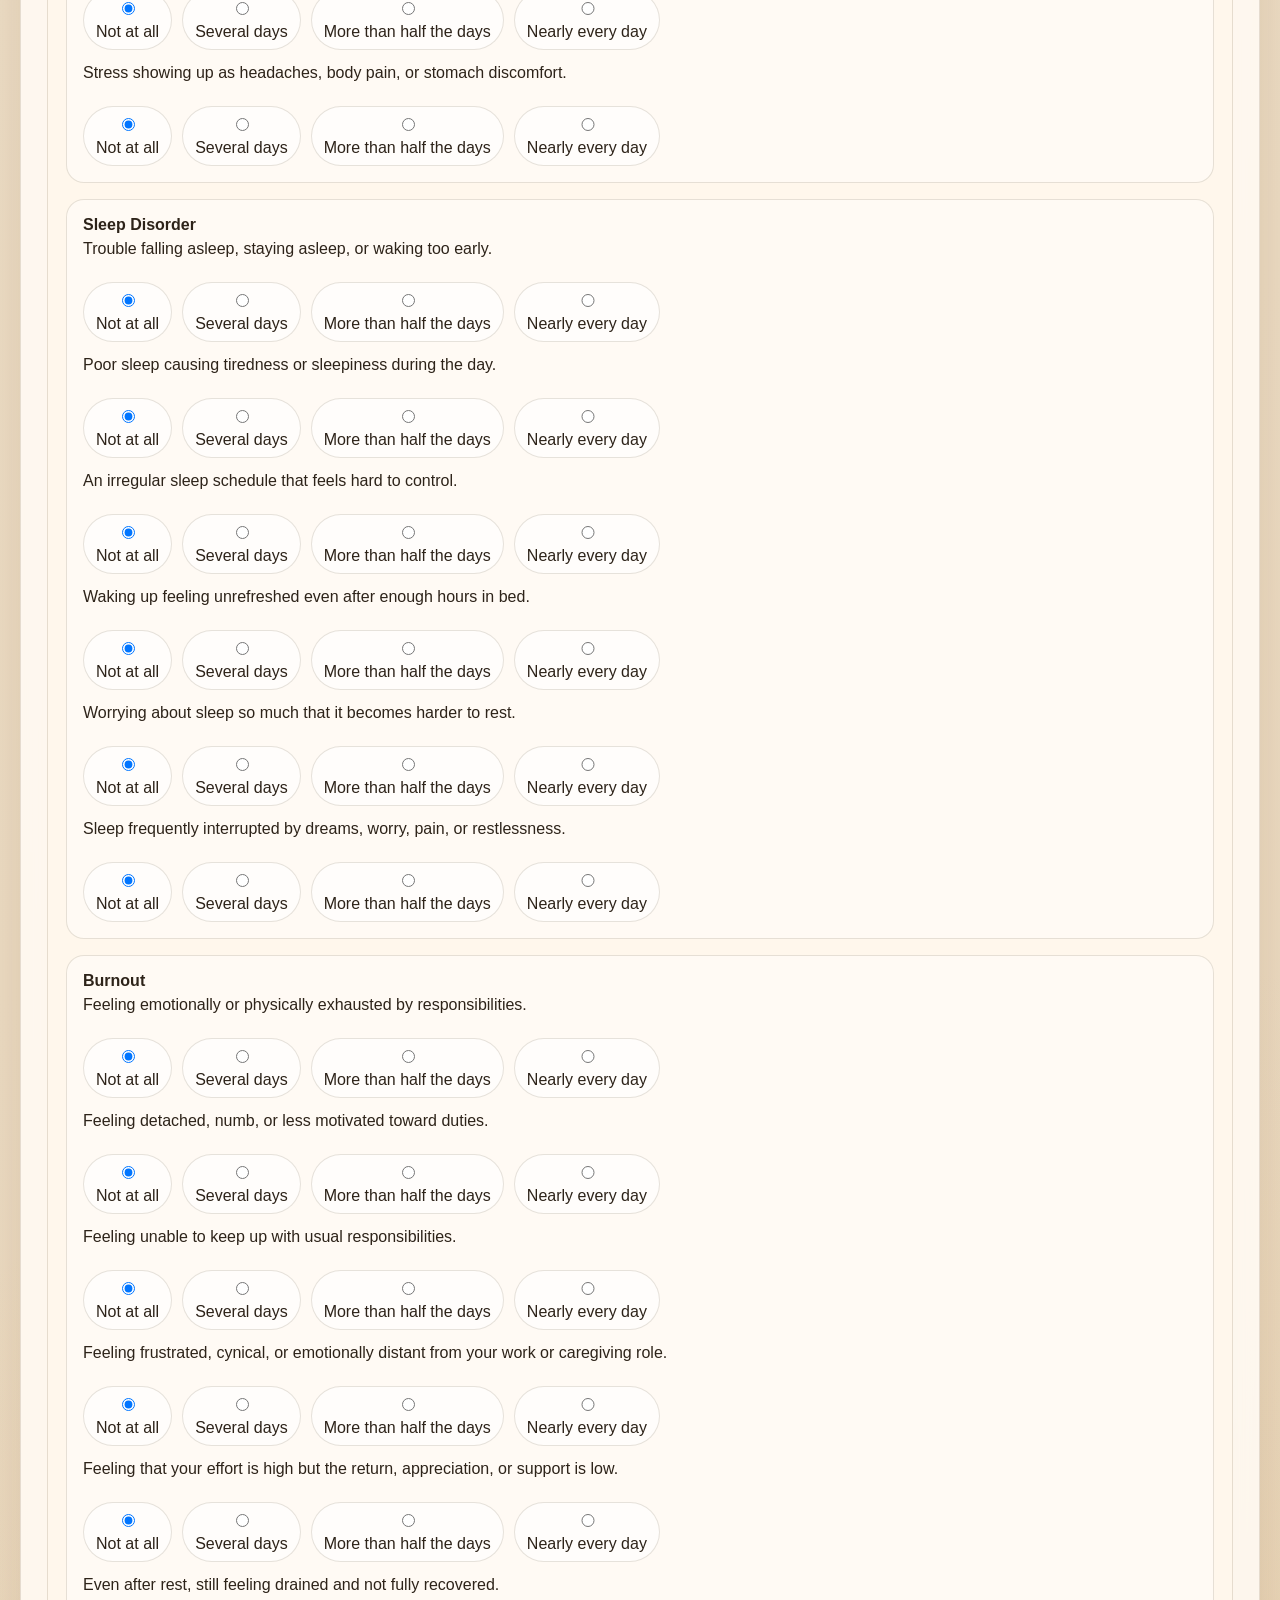
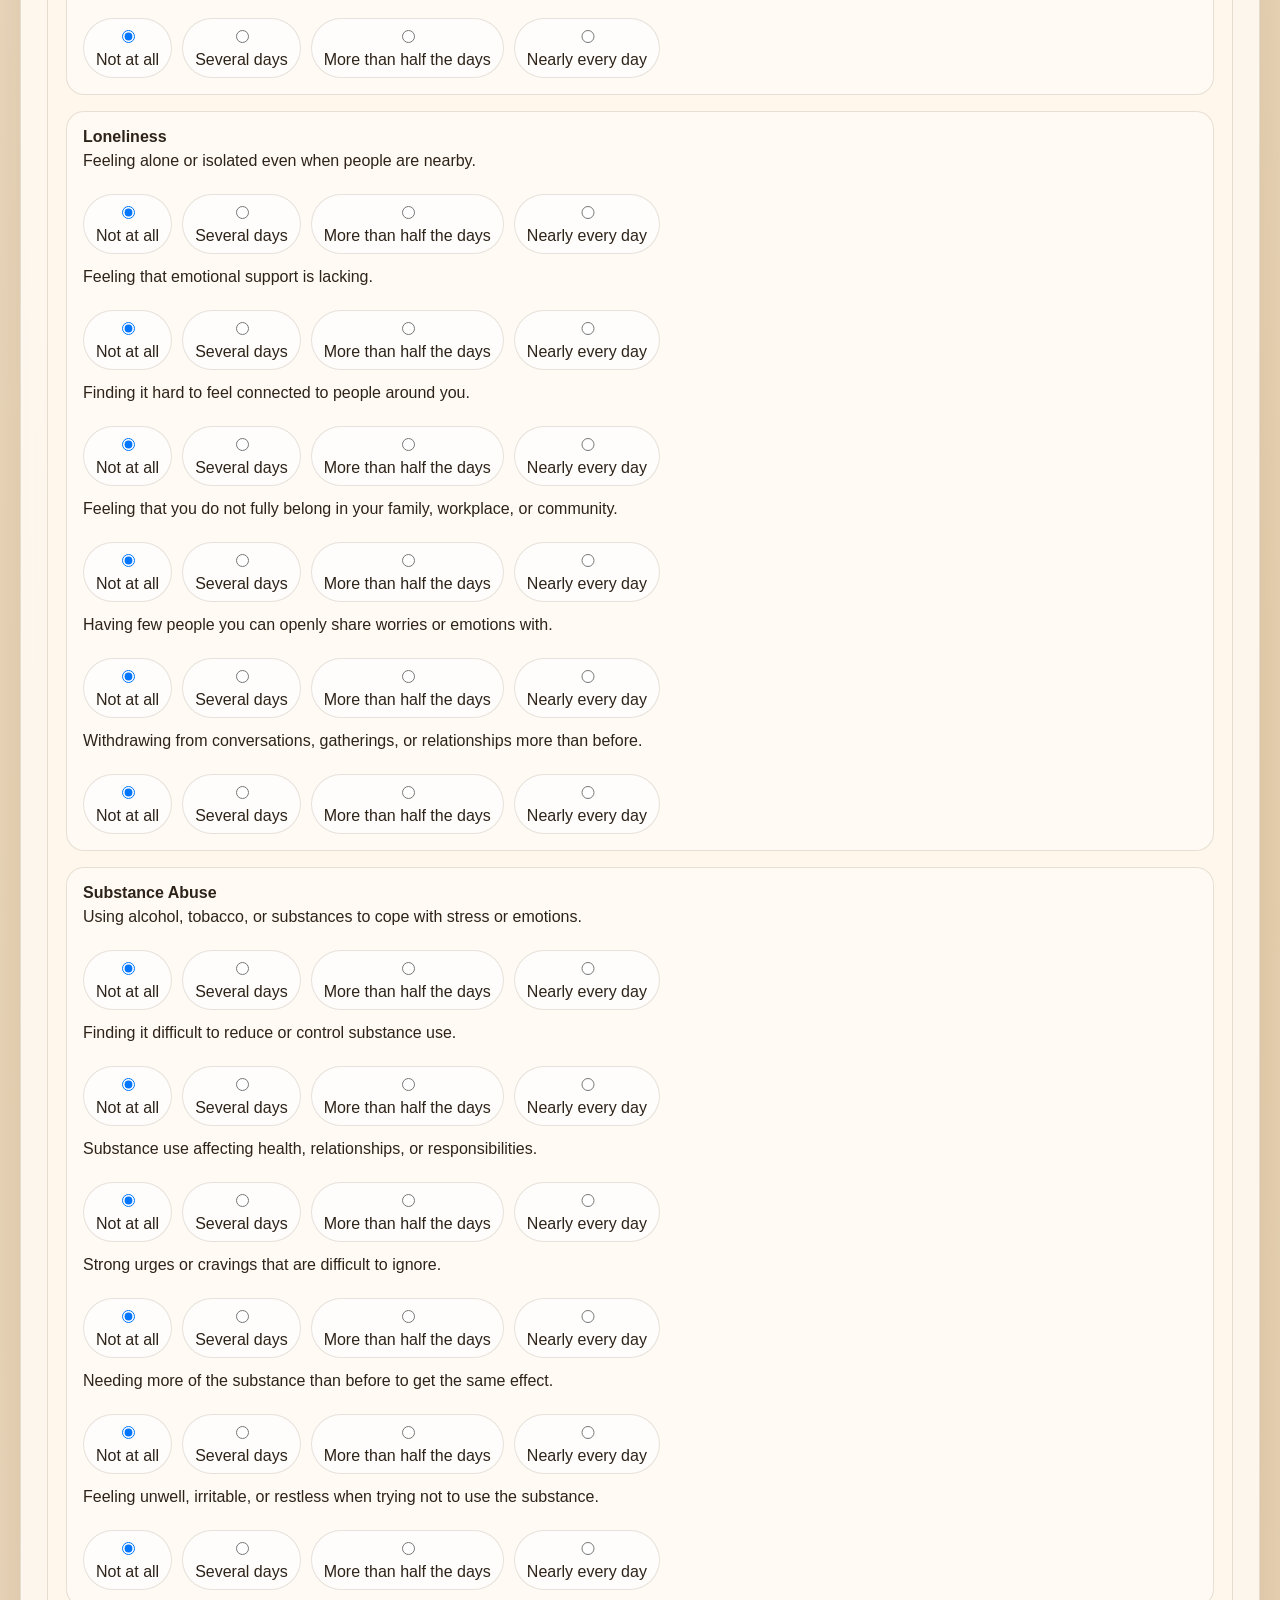
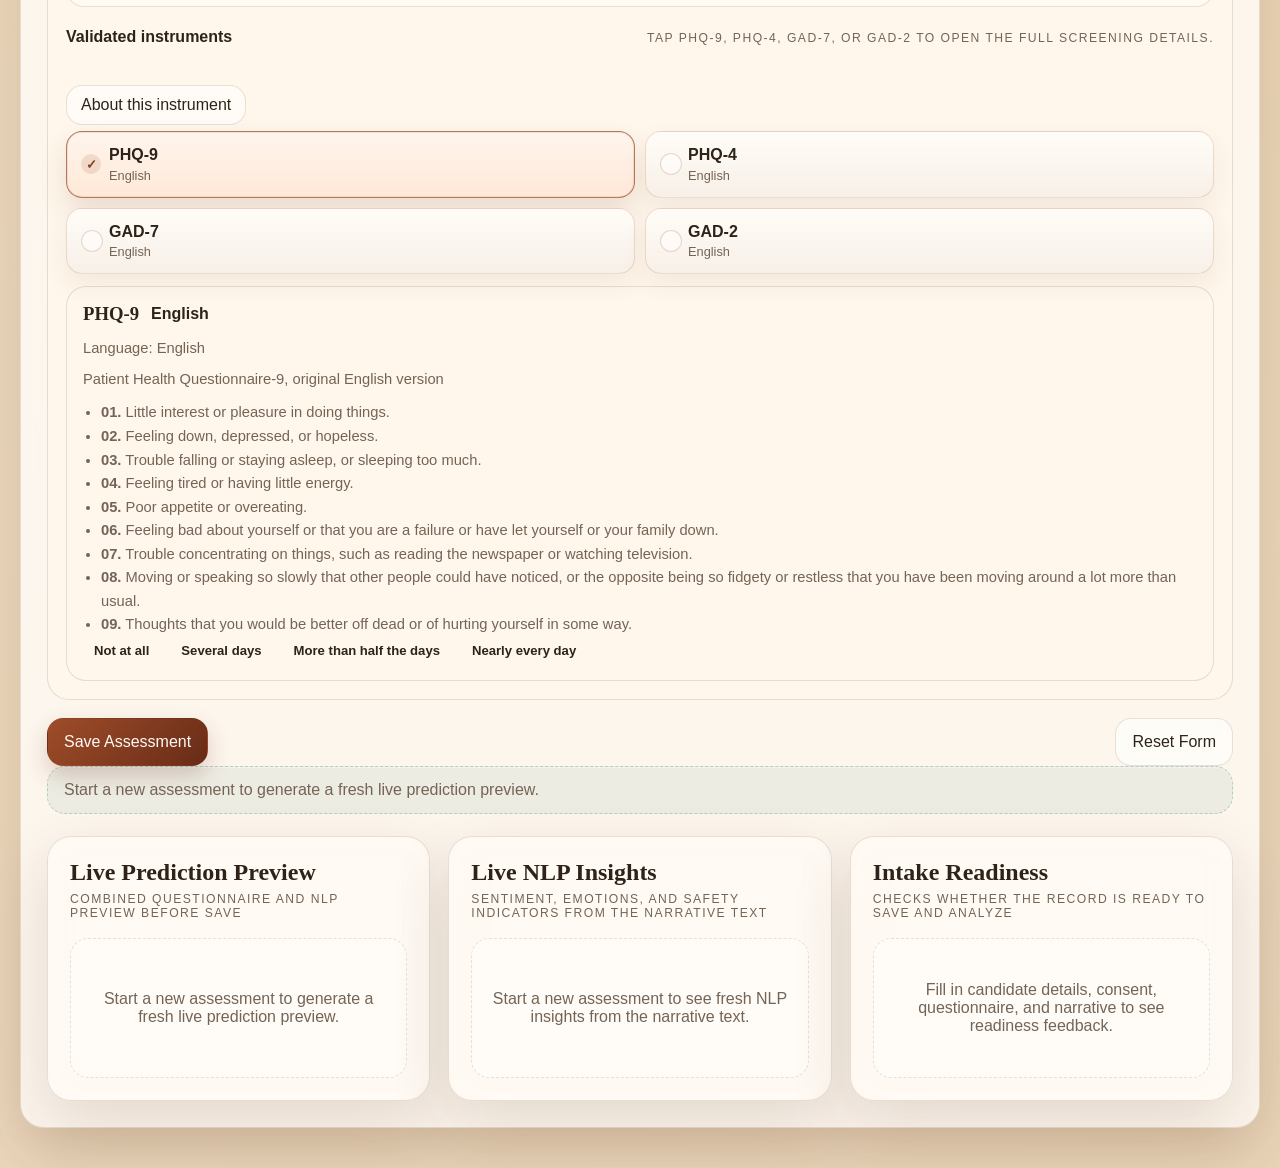
==== commit 48779fcc: "Hide analytics page from end users" ====
--- a/web/index.html
+++ b/web/index.html
@@ -94,7 +94,6 @@
     <section class="tab-bar panel reveal">
       <button id="workspaceTabBtn" class="tab-btn active" data-view="workspaceView" type="button">Assessment Workspace</button>
       <button id="adaptiveTabBtn" class="tab-btn" data-view="adaptiveView" type="button">Adaptive Test</button>
-      <button id="analyticsTabBtn" class="tab-btn" data-view="analyticsView" type="button">Analytics Hub</button>
       <button id="recordsTabBtn" class="tab-btn" data-view="recordsView" type="button">Records and Reports</button>
     </section>
 
@@ -350,7 +349,7 @@
       </form>
     </section>
 
-    <section class="panel reveal view-section is-hidden" id="analyticsView">
+    <section class="panel reveal view-section is-hidden" id="analyticsView" hidden>
       <div class="section-heading">
         <h2 id="analyticsTitle">Analytics Hub</h2>
         <p id="analyticsText">Detailed component-wise analysis for the current assessment.</p>
@@ -586,6 +585,6 @@
     </section>
   </div>
 
-  <script src="/web/app.js?v=20260622"></script>
+  <script src="/web/app.js?v=20260622-2"></script>
 </body>
 </html>
--- a/web/styles.css
+++ b/web/styles.css
@@ -1577,6 +1577,12 @@
   width: fit-content;
 }
 
+#analyticsView #modelStatisticsTitle,
+#analyticsView #modelStatisticsText,
+#analyticsView #villageSummary {
+  display: none !important;
+}
+
 .hero-metrics {
   display: grid;
   grid-template-columns: repeat(3, minmax(0, 1fr));
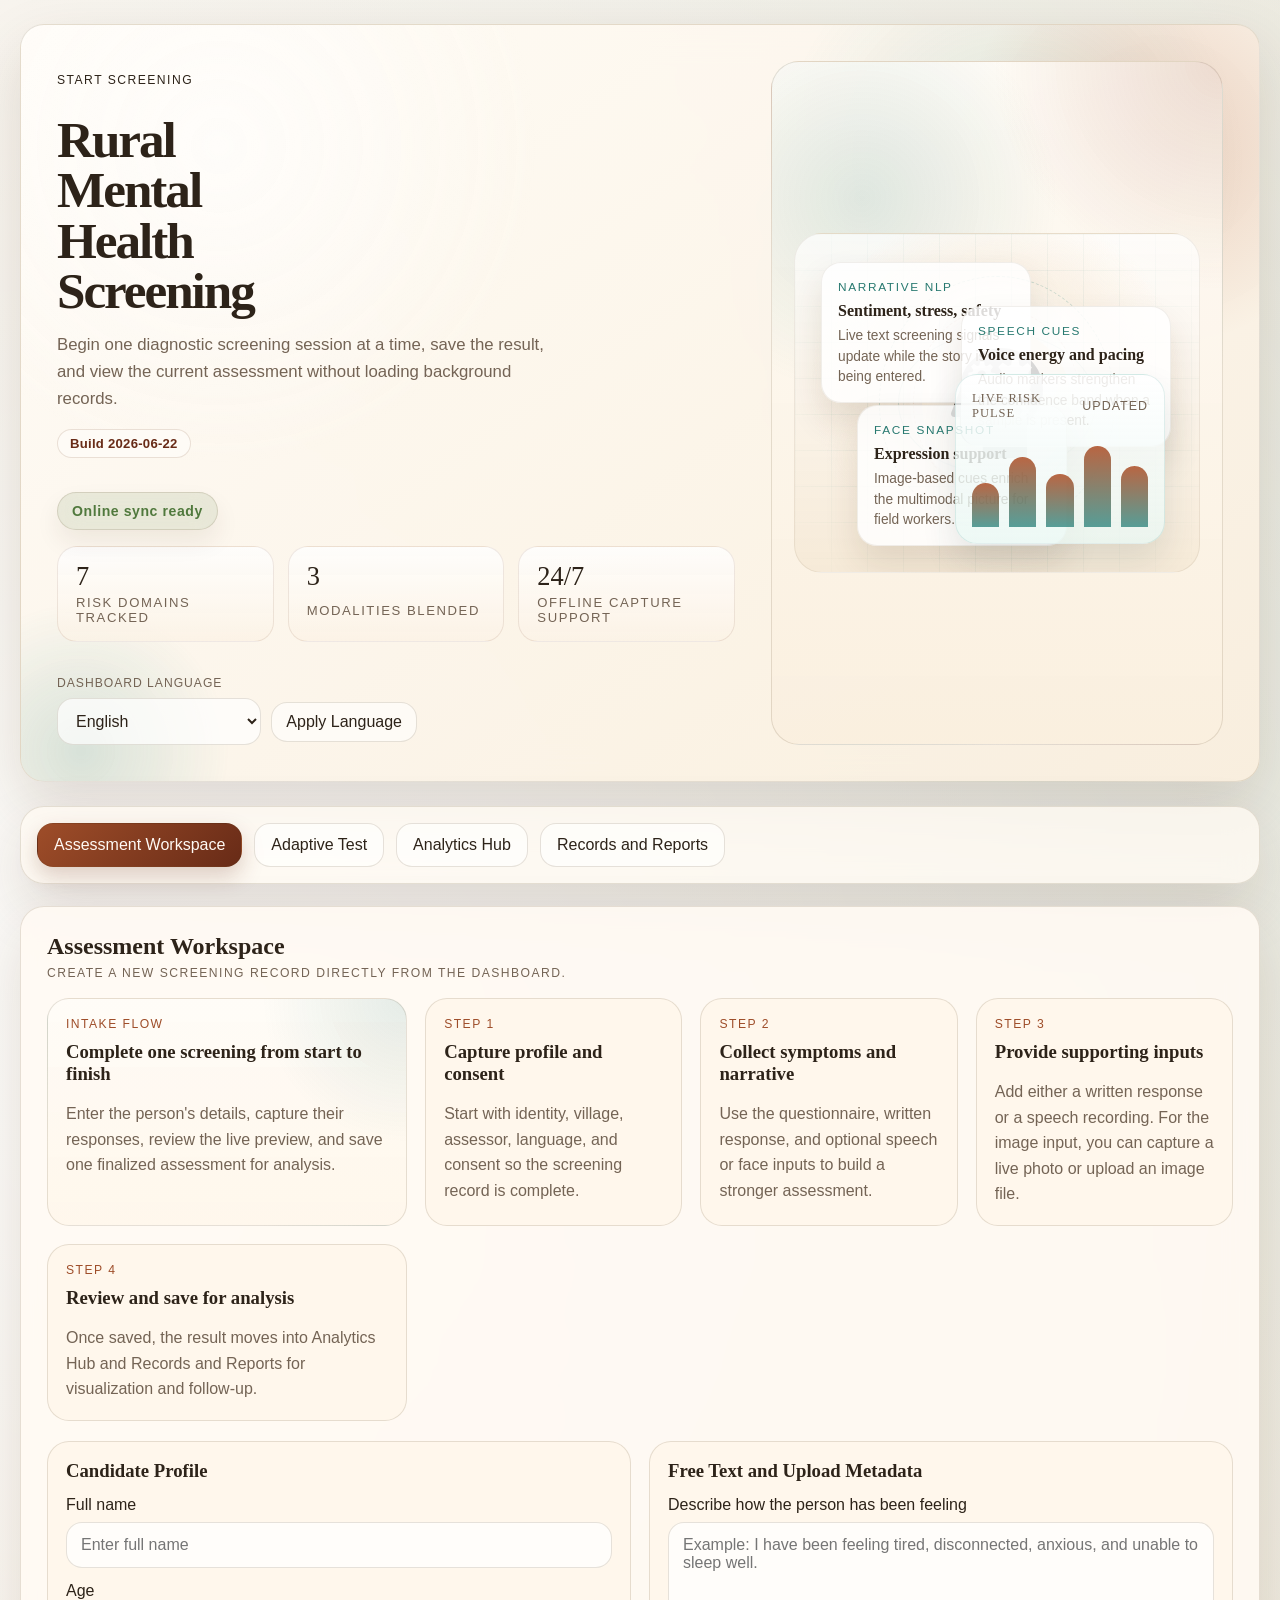
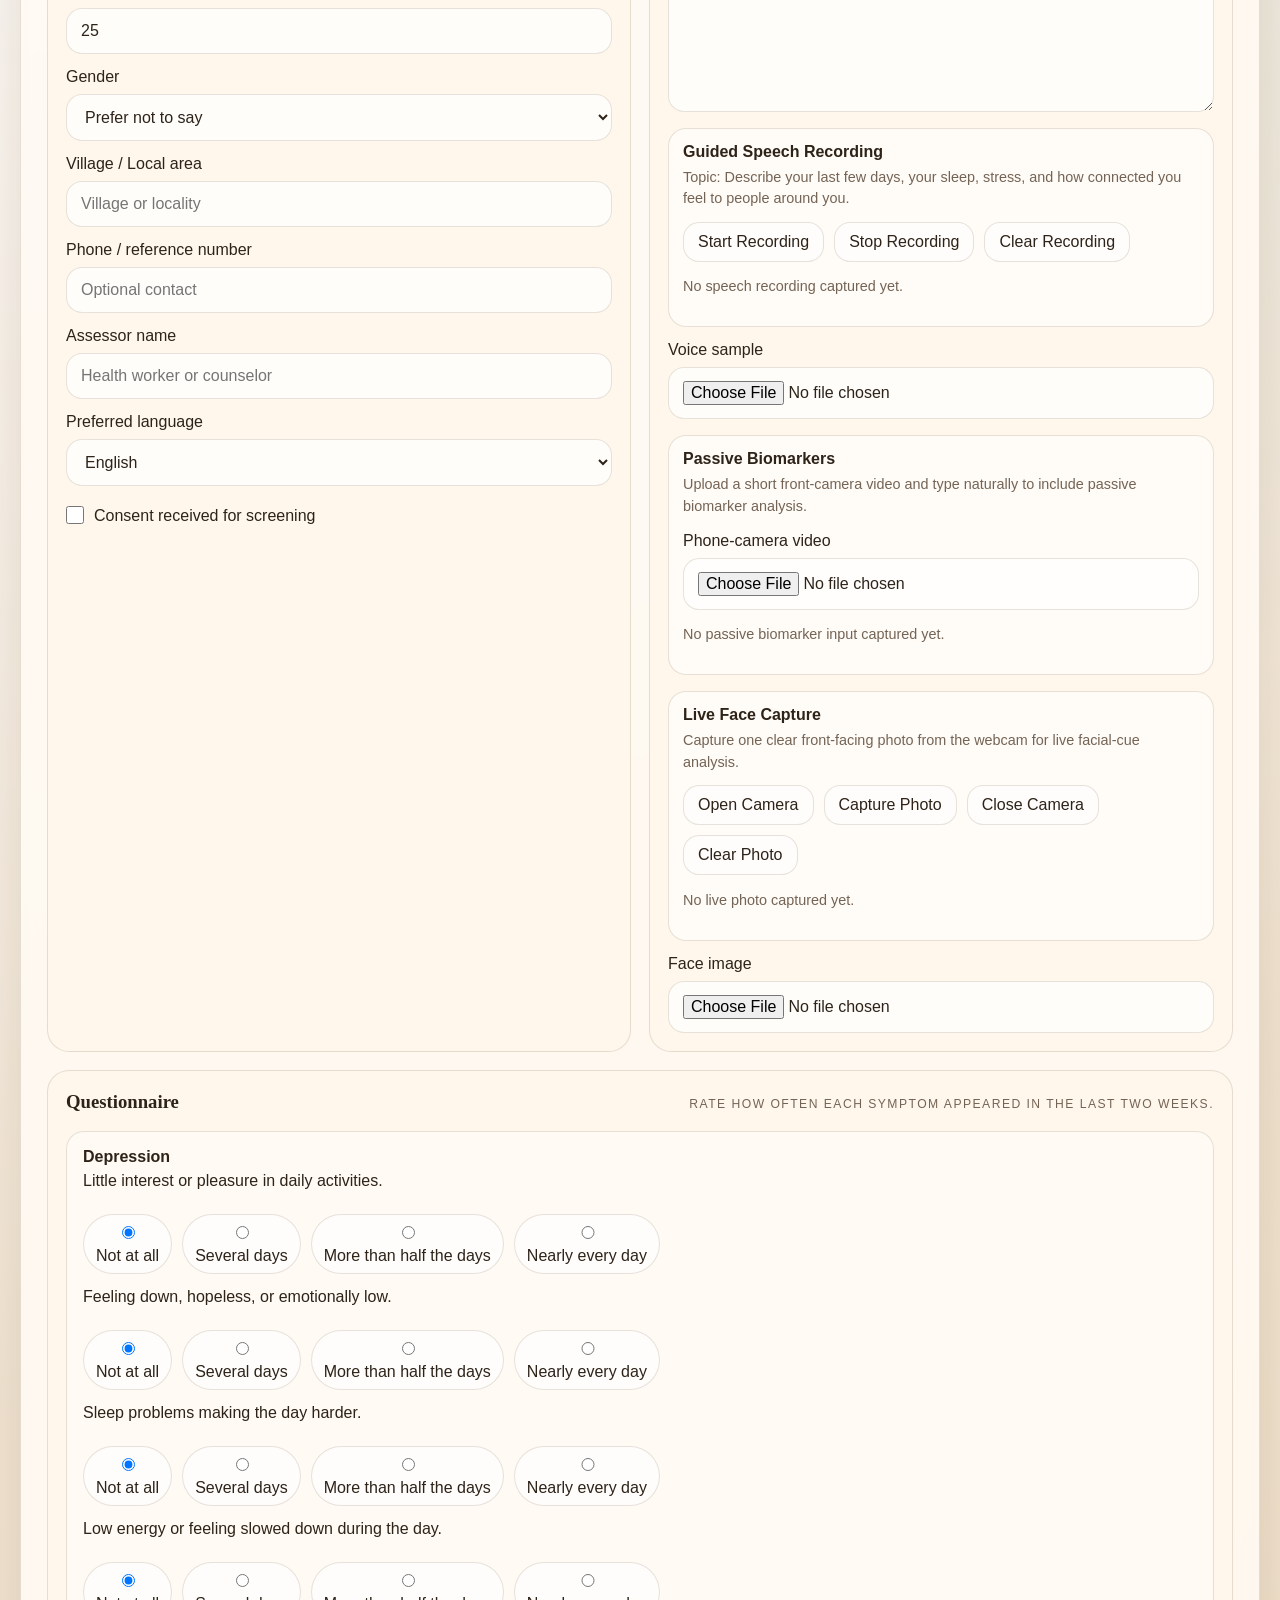
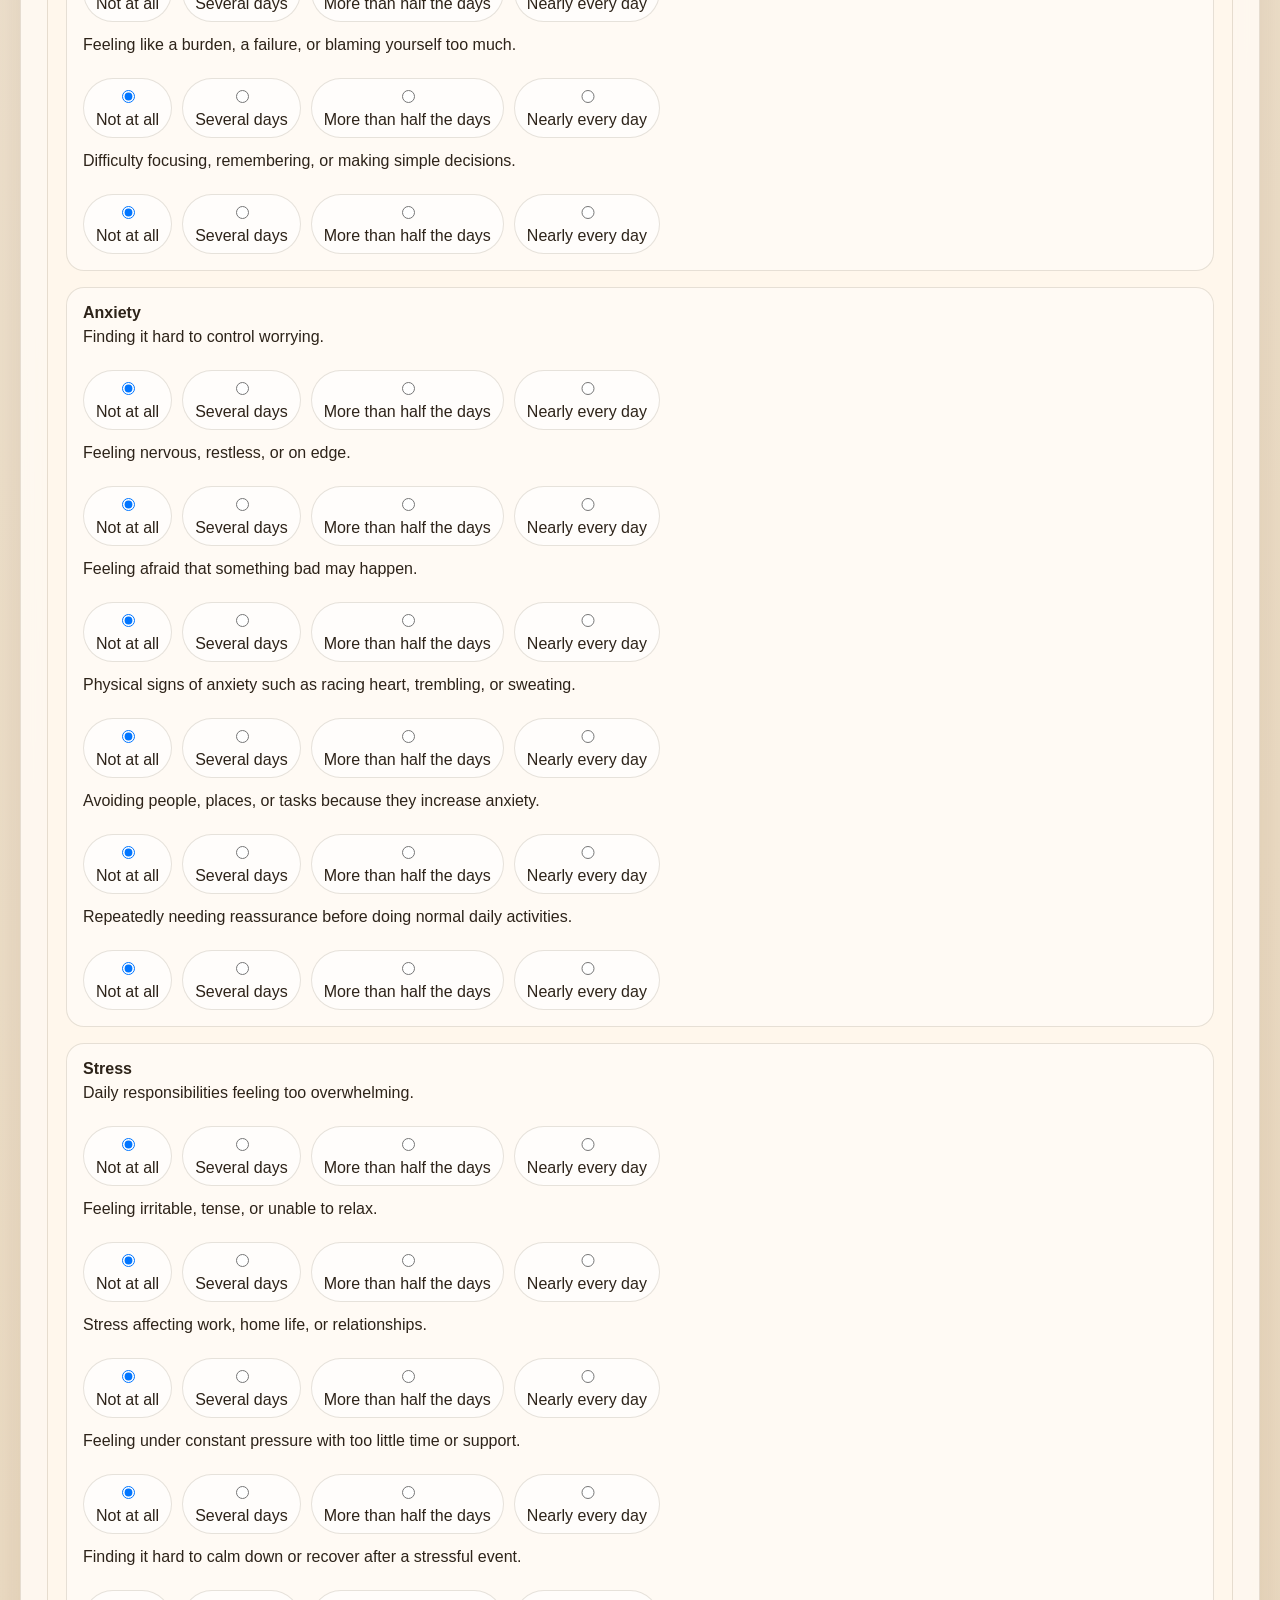
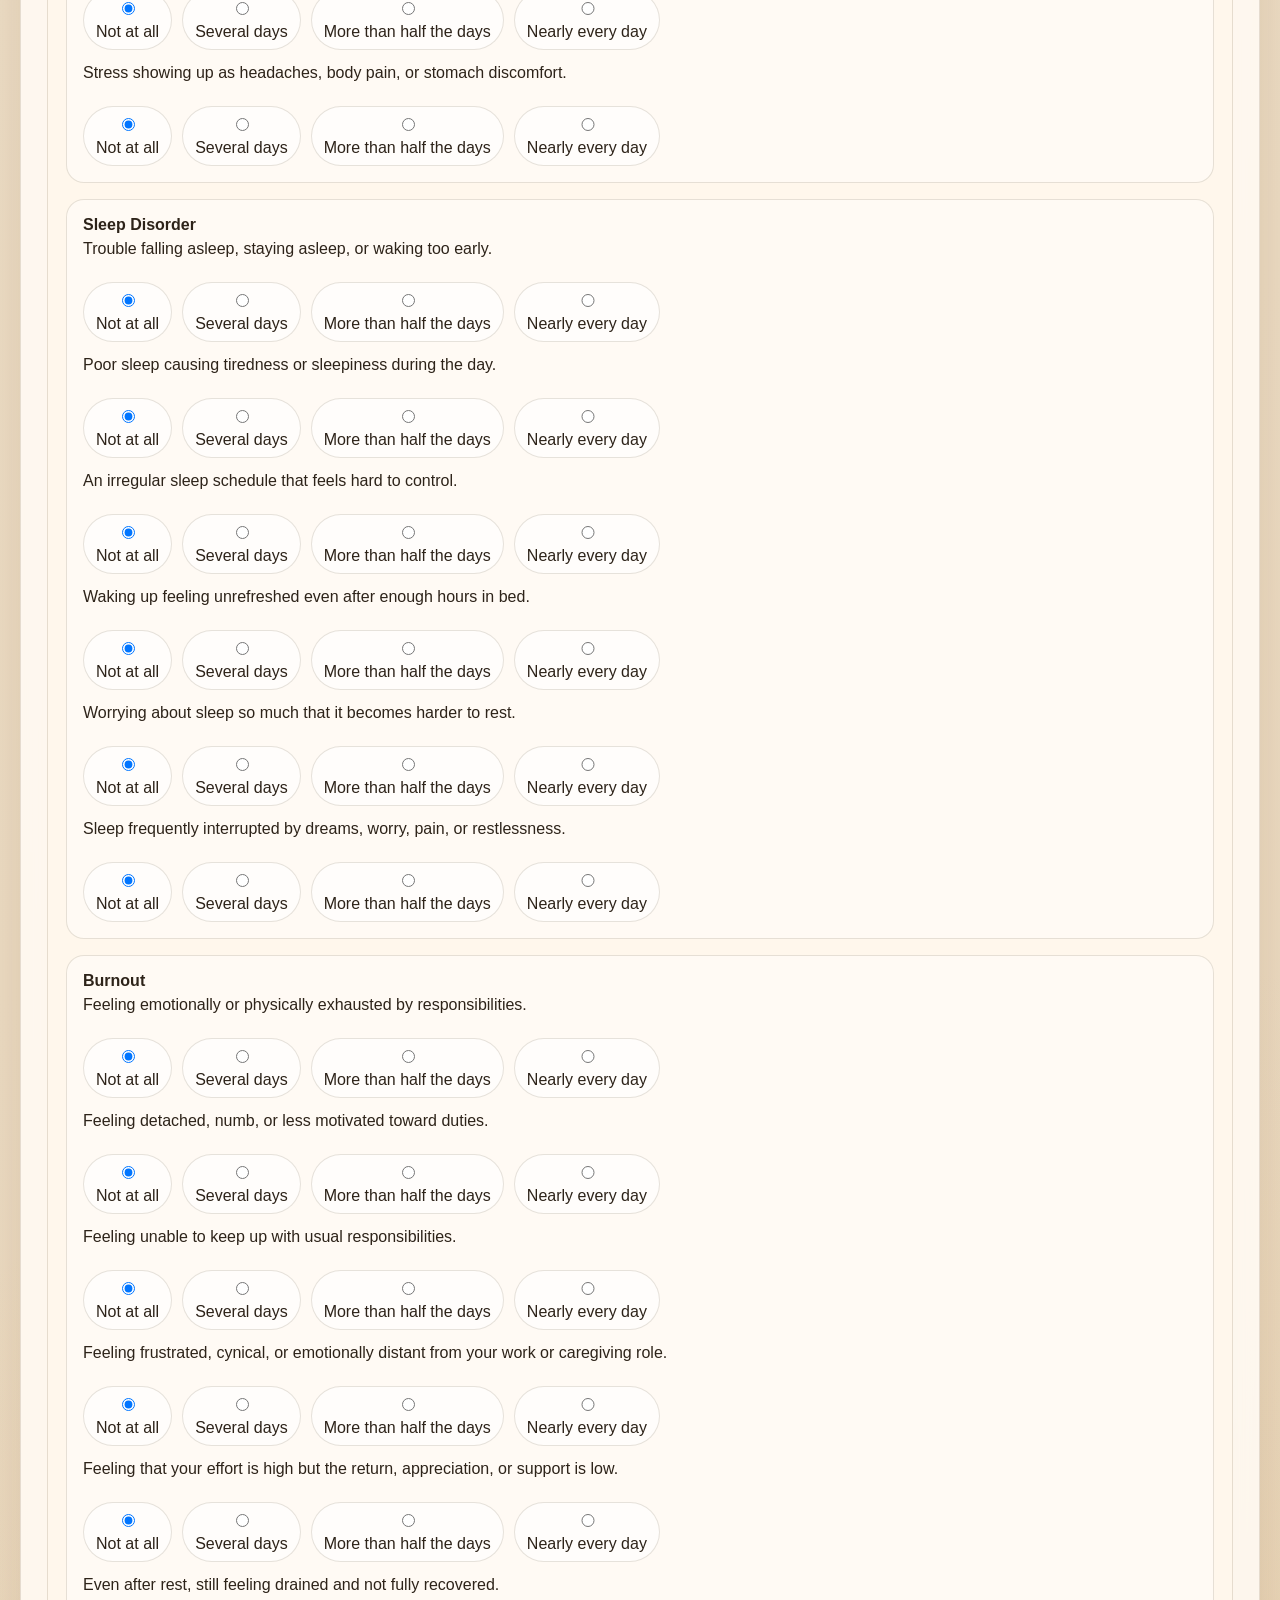
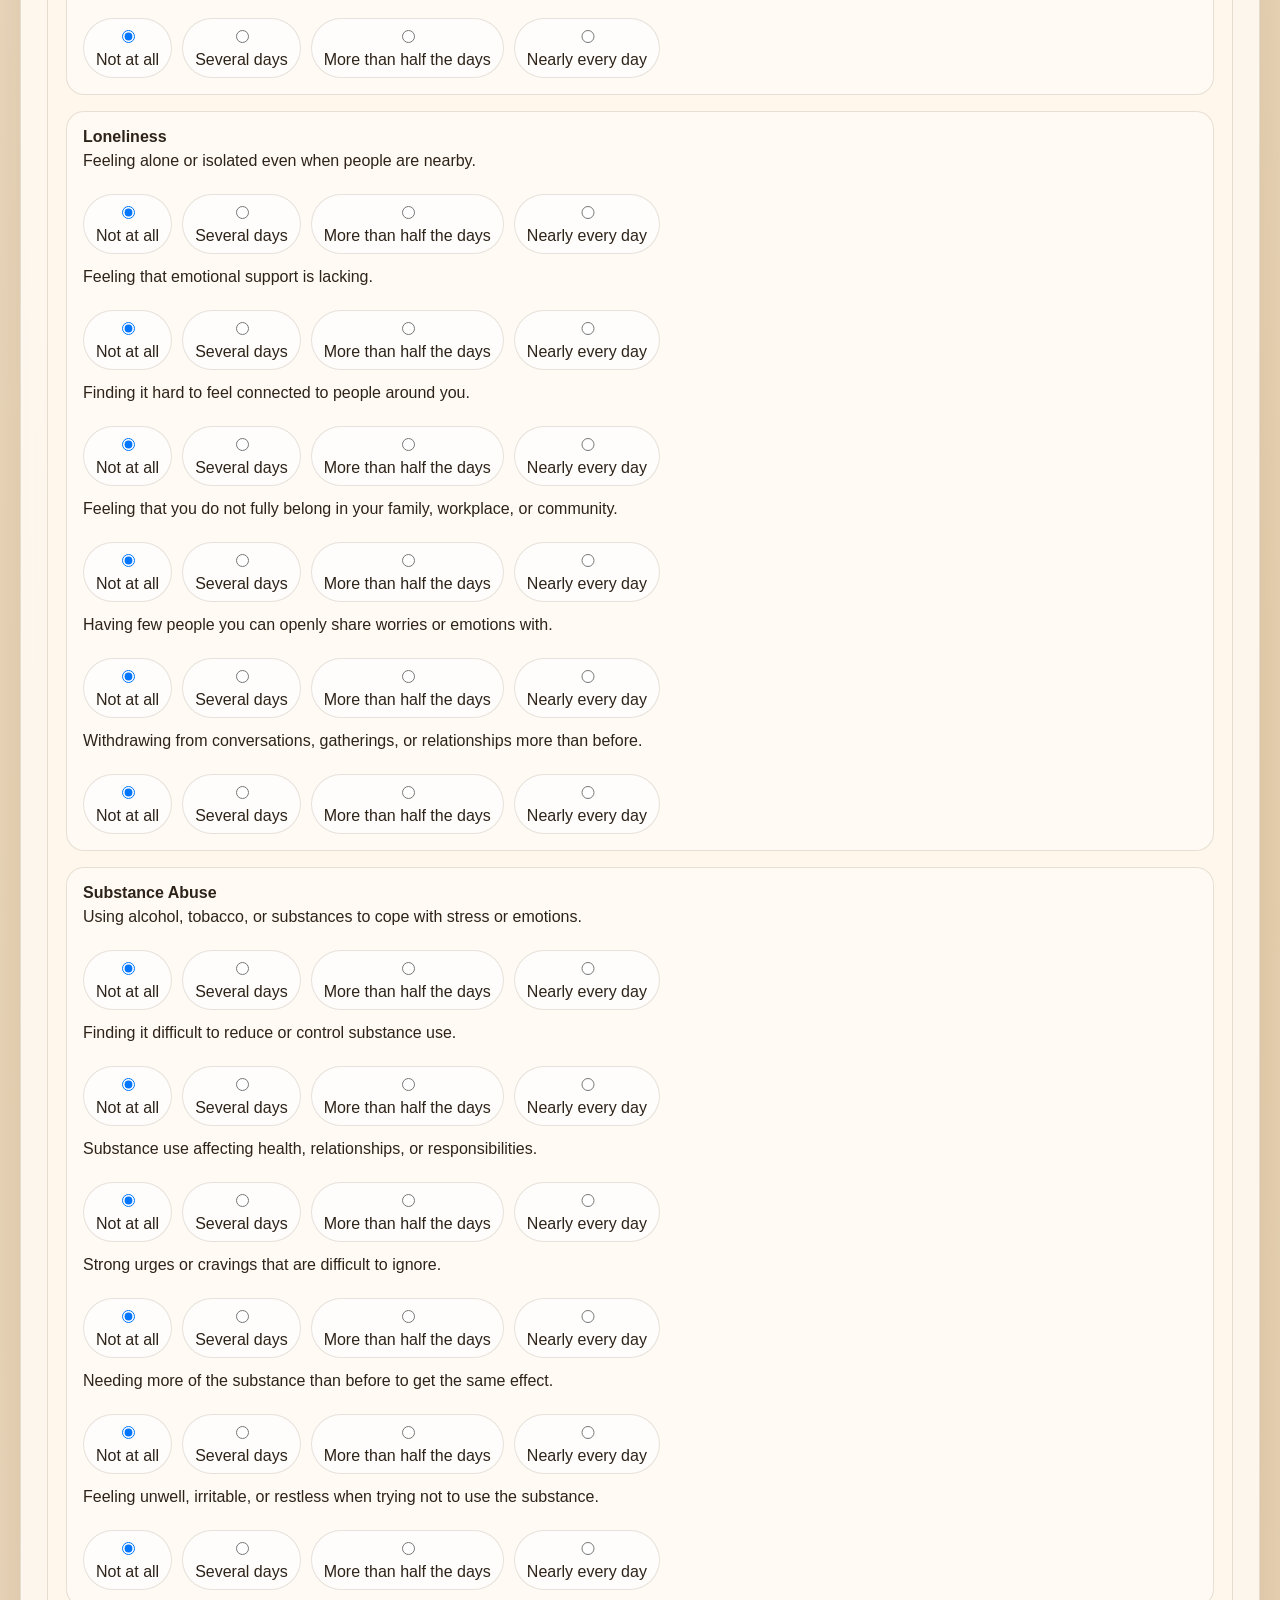
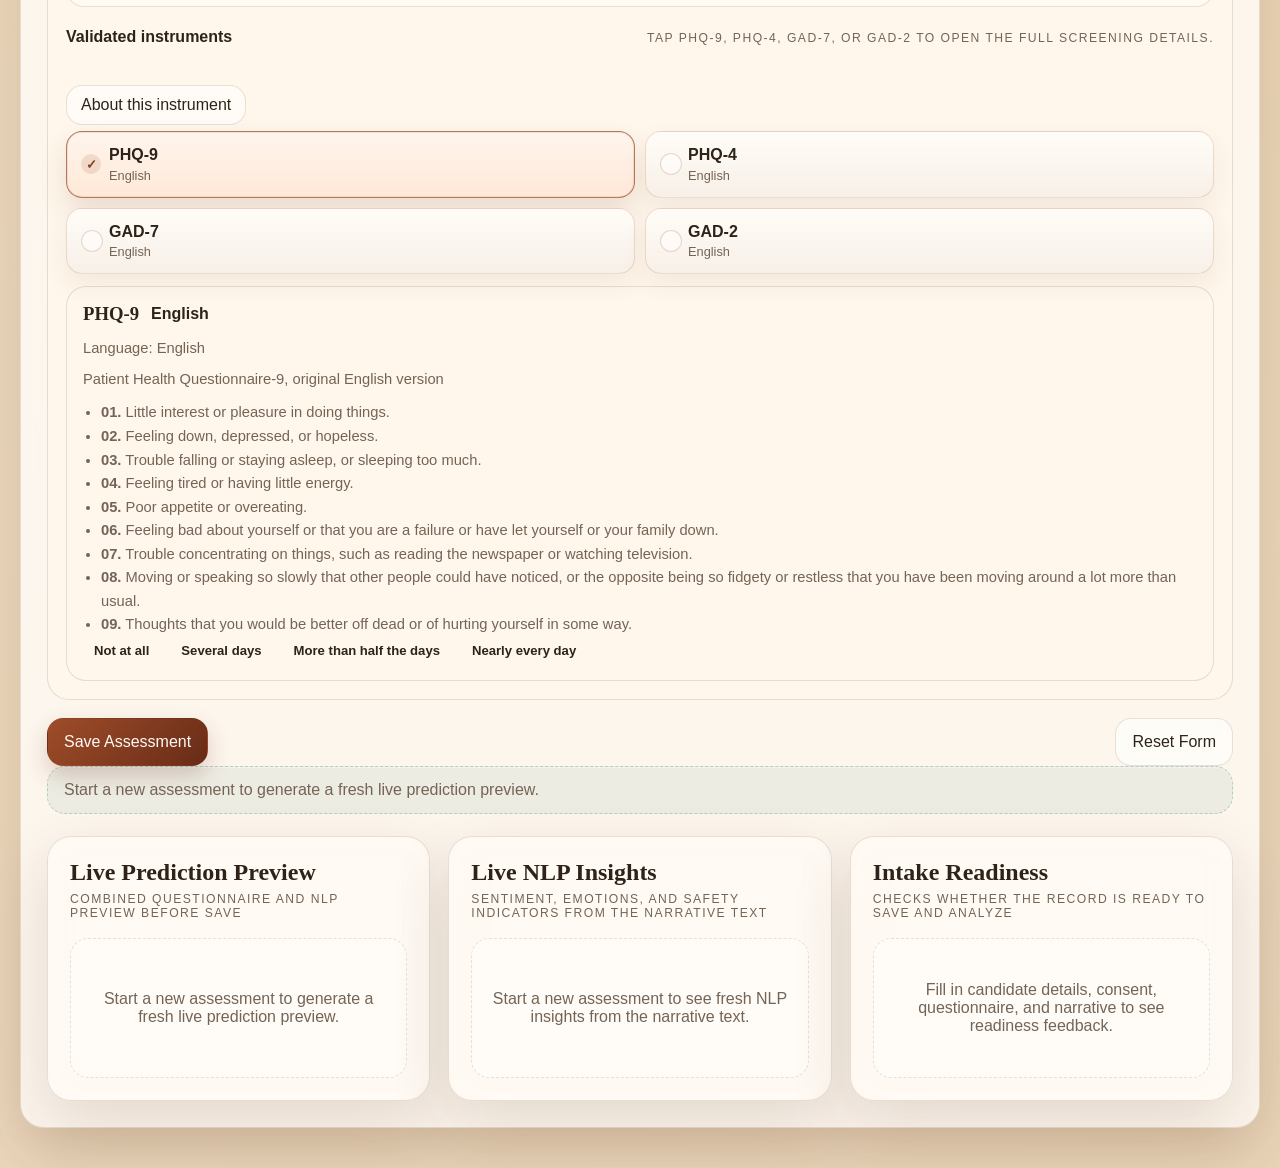
==== commit bed258e3: "Update screening pipeline and documentation" ====
--- a/web/index.html
+++ b/web/index.html
@@ -6,7 +6,7 @@
   <title id="appTitle">Rural Mental Health Dashboard</title>
   <meta name="theme-color" content="#9e4d29">
   <link rel="manifest" href="/manifest.webmanifest">
-  <link rel="stylesheet" href="/web/styles.css?v=20260607">
+  <link rel="stylesheet" href="/web/styles.css?v=20260623">
 </head>
 <body>
   <div class="page-shell">
@@ -94,6 +94,7 @@
     <section class="tab-bar panel reveal">
       <button id="workspaceTabBtn" class="tab-btn active" data-view="workspaceView" type="button">Assessment Workspace</button>
       <button id="adaptiveTabBtn" class="tab-btn" data-view="adaptiveView" type="button">Adaptive Test</button>
+      <button id="analyticsTabBtn" class="tab-btn" data-view="analyticsView" type="button">Analytics Hub</button>
       <button id="recordsTabBtn" class="tab-btn" data-view="recordsView" type="button">Records and Reports</button>
     </section>
 
@@ -372,9 +373,13 @@
           <h3 id="analyticsIntroCurrent">One assessment in focus</h3>
           <p id="analyticsIntroCurrentText">Analytics Hub now explains the currently saved assessment instead of loading a list of backend records by default.</p>
         </article>
-          <article class="info-card">
+        <article class="info-card">
           <p id="analyticsIntroModel" class="intake-kicker">Model Insights</p>
           <p id="analyticsIntroModelText">Review domain-level scores, modality quality, confidence, transformer usage, and NLP signal interpretation for this assessment.</p>
+        </article>
+        <article class="info-card">
+          <p class="intake-kicker">Final Score Weights</p>
+          <div id="scoreWeightSummary" class="score-weight-summary">Image, audio, and text weights will appear here.</div>
         </article>
         <article class="info-card">
           <p id="analyticsIntroScope" class="intake-kicker">Prediction Scope</p>
@@ -392,9 +397,14 @@
           <p id="analysisAssessmentIdLabel" class="metric-label">Assessment ID</p>
           <p id="analysisAssessmentId" class="metric-value metric-small">No data</p>
         </article>
-        <article class="metric-card panel">
+        <article class="metric-card panel confidence-lift-card">
           <p id="analysisConfidenceLabel" class="metric-label">Overall Confidence</p>
           <p id="analysisConfidence" class="metric-value">0%</p>
+          <p id="analysisConfidenceLiftText" class="detail-muted">Calibration strengthens the combined confidence signal.</p>
+        </article>
+        <article class="metric-card panel">
+          <p id="analysisEvidenceStrengthLabel" class="metric-label">Evidence Strength</p>
+          <p id="analysisEvidenceStrength" class="metric-value metric-small">0%</p>
         </article>
         <article class="metric-card panel">
           <p id="analysisStrongestDomainLabel" class="metric-label">Strongest Signal</p>
@@ -436,7 +446,7 @@
       </section>
 
       <section class="analytics-grid analytics-grid-secondary reveal">
-        <article class="panel" hidden>
+        <article class="panel">
           <div class="section-heading">
             <h2 id="modelStatisticsTitle">Model Statistics</h2>
             <p id="modelStatisticsText">Deep learning and NLP model details used in this assessment</p>
@@ -585,6 +595,6 @@
     </section>
   </div>
 
-  <script src="/web/app.js?v=20260622-2"></script>
+  <script src="/web/app.js?v=20260623-1"></script>
 </body>
 </html>
--- a/web/styles.css
+++ b/web/styles.css
@@ -857,6 +857,21 @@
   padding: 16px;
 }
 
+.modality-card.image-emphasis {
+  border-color: rgba(189, 137, 46, 0.36);
+  box-shadow: 0 16px 30px rgba(189, 137, 46, 0.12);
+  background:
+    radial-gradient(circle at top right, rgba(189, 137, 46, 0.11), transparent 34%),
+    linear-gradient(180deg, rgba(255, 252, 246, 0.98), rgba(251, 241, 227, 0.96));
+}
+
+.modality-weight-row {
+  display: flex;
+  flex-wrap: wrap;
+  gap: 8px;
+  margin: 10px 0 12px;
+}
+
 .analytics-intro-compact {
   gap: 12px;
   margin-bottom: 14px;
@@ -1082,6 +1097,36 @@
   outline: 2px solid rgba(158, 77, 41, 0.26);
 }
 
+.confidence-lift-card {
+  border-color: rgba(40, 121, 112, 0.28);
+  background:
+    radial-gradient(circle at top right, rgba(40, 121, 112, 0.10), transparent 30%),
+    linear-gradient(180deg, rgba(244, 252, 250, 0.98), rgba(255, 255, 255, 0.96));
+}
+
+.confidence-lift-card .metric-label {
+  color: var(--accent);
+}
+
+.confidence-lift-card .metric-value {
+  color: var(--primary-deep);
+}
+
+.metric-family-pill {
+  background: rgba(40, 121, 112, 0.10);
+  border: 1px solid rgba(40, 121, 112, 0.16);
+  color: var(--accent);
+}
+
+.metric-pill {
+  font-size: 0.74rem;
+}
+
+.metric-pills {
+  gap: 8px;
+  margin: 8px 0 10px;
+}
+
 .summary-meta,
 .detail-muted,
 .feature-list,
@@ -1089,6 +1134,129 @@
 .page-status {
   color: var(--muted);
   font-size: 0.92rem;
+}
+
+.score-weight-summary {
+  display: grid;
+  gap: 12px;
+}
+
+.score-weight-intro {
+  display: flex;
+  flex-wrap: wrap;
+  gap: 10px;
+  align-items: center;
+}
+
+.score-weight-grid {
+  display: grid;
+  gap: 10px;
+}
+
+.score-weight-item {
+  padding: 12px 13px;
+  border-radius: 16px;
+  border: 1px solid rgba(82, 56, 24, 0.1);
+  background: rgba(255, 255, 255, 0.64);
+}
+
+.score-weight-item.image-priority {
+  border-color: rgba(189, 137, 46, 0.28);
+  box-shadow: 0 14px 26px rgba(189, 137, 46, 0.08);
+  background: linear-gradient(180deg, rgba(255, 247, 229, 0.95), rgba(255, 252, 246, 0.98));
+}
+
+.score-weight-item.image-priority .score-weight-label {
+  color: #7b4c08;
+}
+
+.score-weight-item.image-priority strong {
+  color: #7b4c08;
+  font-size: 1.08rem;
+}
+
+.score-weight-item.image-priority .score-weight-track {
+  background: rgba(189, 137, 46, 0.14);
+}
+
+.score-weight-item.image-priority .score-weight-track span {
+  background: linear-gradient(90deg, #d39b22, #f0c453);
+  box-shadow: 0 0 0 1px rgba(189, 137, 46, 0.2), 0 8px 18px rgba(189, 137, 46, 0.22);
+}
+
+.score-weight-item.audio-priority {
+  border-color: rgba(158, 77, 41, 0.4);
+  box-shadow: 0 16px 28px rgba(158, 77, 41, 0.12);
+  background:
+    radial-gradient(circle at top right, rgba(158, 77, 41, 0.12), transparent 32%),
+    linear-gradient(180deg, rgba(255, 249, 243, 0.99), rgba(247, 231, 217, 0.96));
+}
+
+.score-weight-item.audio-priority .score-weight-label {
+  color: var(--primary-deep);
+}
+
+.score-weight-item.audio-priority strong {
+  color: var(--primary-deep);
+  font-size: 1.08rem;
+}
+
+.score-weight-item.audio-priority .score-weight-track {
+  background: rgba(158, 77, 41, 0.14);
+}
+
+.score-weight-item.audio-priority .score-weight-track span {
+  background: linear-gradient(90deg, #9e4d29, #d06a36);
+  box-shadow: 0 0 0 1px rgba(158, 77, 41, 0.18), 0 8px 18px rgba(158, 77, 41, 0.22);
+}
+
+.score-weight-row {
+  display: flex;
+  justify-content: space-between;
+  gap: 12px;
+  align-items: center;
+  margin-bottom: 8px;
+}
+
+.score-weight-label {
+  color: var(--text);
+  font-weight: 700;
+  display: inline-flex;
+  align-items: center;
+  gap: 8px;
+}
+
+.score-weight-item strong {
+  color: var(--accent);
+  font-size: 1rem;
+}
+
+.score-weight-tag {
+  display: inline-flex;
+  align-items: center;
+  padding: 2px 8px;
+  border-radius: 999px;
+  font-size: 0.68rem;
+  font-weight: 800;
+  letter-spacing: 0.08em;
+  text-transform: uppercase;
+  color: #8a5808;
+  background: rgba(211, 155, 34, 0.16);
+  border: 1px solid rgba(189, 137, 46, 0.22);
+}
+
+.score-weight-track {
+  height: 10px;
+  border-radius: 999px;
+  overflow: hidden;
+  background: rgba(107, 45, 25, 0.08);
+}
+
+.score-weight-track span {
+  display: block;
+  height: 100%;
+  border-radius: inherit;
+  background: linear-gradient(90deg, #287970, #bd892e);
 }
 
 .fetch-row input {
@@ -1168,6 +1336,18 @@
   border: 1px solid rgba(35, 45, 55, 0.12);
   font-size: 0.78rem;
   white-space: nowrap;
+}
+
+.weight-pill {
+  background: rgba(40, 121, 112, 0.10);
+  border: 1px solid rgba(40, 121, 112, 0.16);
+  color: var(--accent);
+}
+
+.image-focus-pill {
+  background: rgba(189, 137, 46, 0.14);
+  border: 1px solid rgba(189, 137, 46, 0.18);
+  color: #8f6420;
 }
 
 .table-cell-stack {
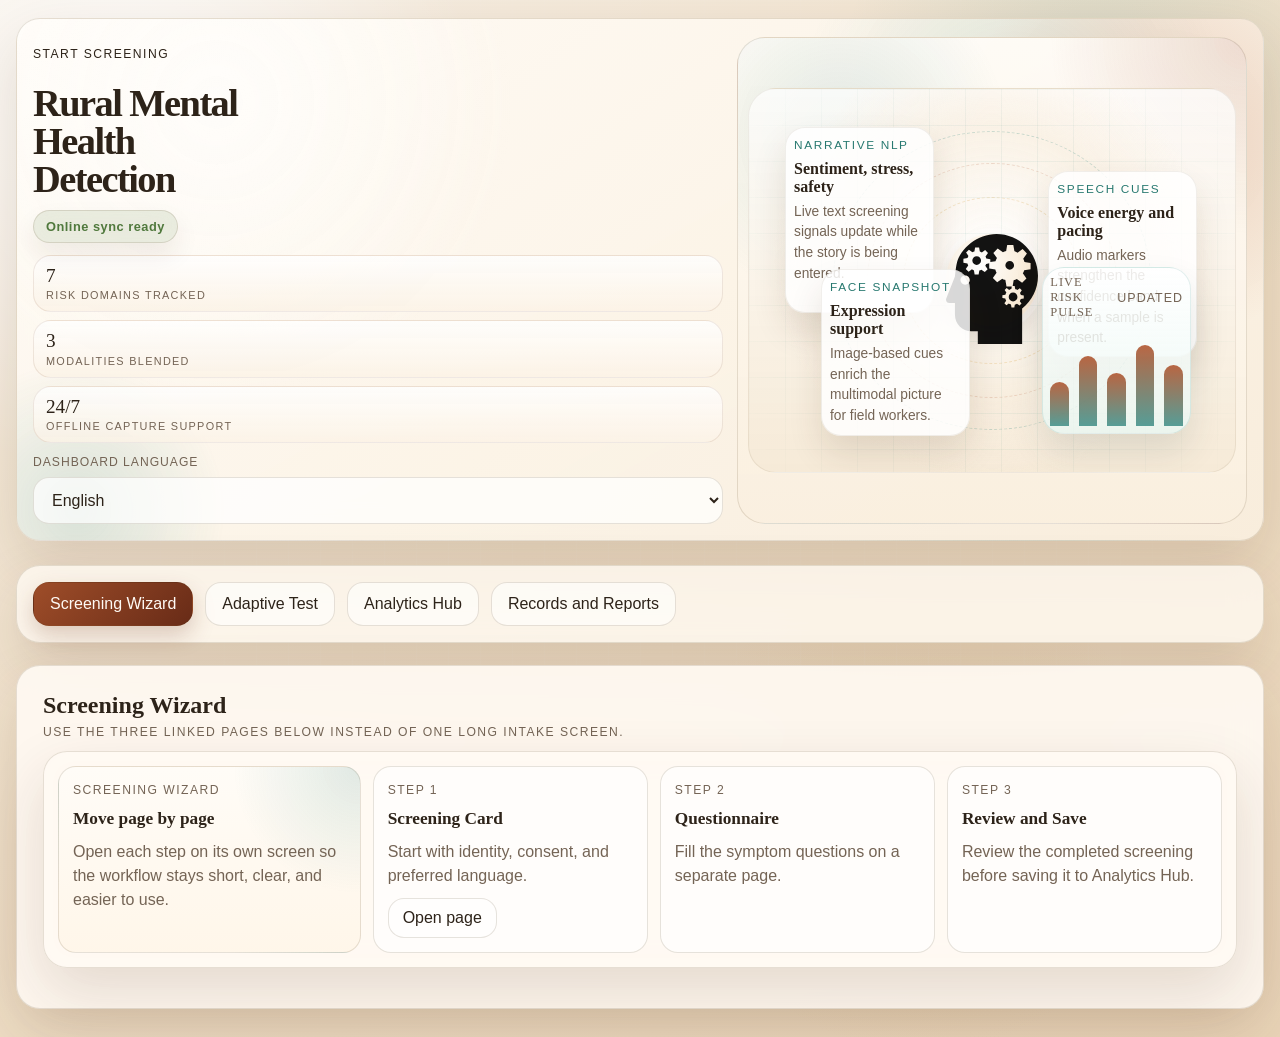
==== commit a555967a: "Refine wizard flow and analytics handoff" ====
--- a/web/index.html
+++ b/web/index.html
@@ -6,18 +6,14 @@
   <title id="appTitle">Rural Mental Health Dashboard</title>
   <meta name="theme-color" content="#9e4d29">
   <link rel="manifest" href="/manifest.webmanifest">
-  <link rel="stylesheet" href="/web/styles.css?v=20260623">
+  <link rel="stylesheet" href="/web/styles.css?v=20260627a">
 </head>
 <body>
   <div class="page-shell">
     <header class="hero panel">
       <div class="hero-copy">
         <p id="heroEyebrow" class="eyebrow">Start Screening</p>
-        <h1 id="heroTitle">Rural Mental Health Screening</h1>
-        <p id="heroText" class="hero-text">
-          Begin one diagnostic screening session at a time, save the result, and view the current assessment without loading background records.
-        </p>
-        <p id="buildStamp" class="build-stamp">Build 2026-06-22</p>
+        <h1 id="heroTitle">Rural Mental Health Detection</h1>
         <div id="offlineStatus" class="offline-pill online">Online sync ready</div>
         <div id="heroMetrics" class="hero-metrics" aria-label="At a glance">
           <article class="hero-metric-card">
@@ -41,7 +37,6 @@
               <option value="Hindi">Hindi</option>
               <option value="Bengali">Bengali</option>
             </select>
-            <button id="applyLanguageBtn" class="ghost-btn small-btn" type="button">Apply Language</button>
           </div>
         </div>
       </div>
@@ -92,7 +87,7 @@
     </header>
 
     <section class="tab-bar panel reveal">
-      <button id="workspaceTabBtn" class="tab-btn active" data-view="workspaceView" type="button">Assessment Workspace</button>
+      <button id="workspaceTabBtn" class="tab-btn active" data-view="workspaceView" type="button">Screening Wizard</button>
       <button id="adaptiveTabBtn" class="tab-btn" data-view="adaptiveView" type="button">Adaptive Test</button>
       <button id="analyticsTabBtn" class="tab-btn" data-view="analyticsView" type="button">Analytics Hub</button>
       <button id="recordsTabBtn" class="tab-btn" data-view="recordsView" type="button">Records and Reports</button>
@@ -101,16 +96,41 @@
     <section class="workspace panel reveal view-section" id="workspaceView">
       <div class="section-heading">
         <div>
-          <h2 id="workspaceTitle">Assessment Workspace</h2>
-          <p id="workspaceText">Create a new screening record directly from the dashboard.</p>
-        </div>
-      </div>
-
+          <h2 id="workspaceTitle">Screening Wizard</h2>
+          <p id="workspaceText">Use the three linked pages below instead of one long intake screen.</p>
+        </div>
+      </div>
+
+      <section class="wizard-launch panel">
+        <article class="wizard-launch-card wizard-launch-card-strong">
+          <p id="wizardLaunchKicker" class="intake-kicker">Screening Wizard</p>
+          <h3 id="wizardLaunchHeading">Move page by page</h3>
+          <p id="wizardLaunchText">Open each step on its own screen so the workflow stays short, clear, and easier to use.</p>
+        </article>
+        <article class="wizard-launch-card">
+          <p id="wizardLaunchStep1Label" class="intake-step">Step 1</p>
+          <h3 id="wizardLaunchStep1Title">Screening Card</h3>
+          <p id="wizardLaunchStep1Text">Start with identity, consent, and preferred language.</p>
+          <button id="wizardLaunchStep1Btn" class="ghost-btn small-btn" type="button" onclick="window.location.href='/web/screening.html'">Open page</button>
+        </article>
+        <article class="wizard-launch-card">
+          <p id="wizardLaunchStep2Label" class="intake-step">Step 2</p>
+          <h3 id="wizardLaunchStep2Title">Questionnaire</h3>
+          <p id="wizardLaunchStep2Text">Fill the symptom questions on a separate page.</p>
+        </article>
+        <article class="wizard-launch-card">
+          <p id="wizardLaunchStep3Label" class="intake-step">Step 3</p>
+          <h3 id="wizardLaunchStep3Title">Review and Save</h3>
+          <p id="wizardLaunchStep3Text">Review the completed screening and save it for analysis.</p>
+        </article>
+      </section>
+
+      <div class="workspace-legacy is-hidden">
       <section class="intake-strip">
         <article class="intake-card intake-card-strong">
           <p id="intakeFlowTitle" class="intake-kicker">Intake Flow</p>
           <h3 id="intakeFlowHeading">Complete one screening from start to finish</h3>
-          <p id="intakeFlowText">Enter the person's details, capture their responses, review the live preview, and save one finalized assessment for analysis.</p>
+          <p id="intakeFlowText">Enter the person's details, capture their responses, review the screening summary, and save one finalized assessment for analysis.</p>
         </article>
         <article class="intake-card">
           <p id="step1Title" class="intake-step">Step 1</p>
@@ -138,8 +158,8 @@
         <div class="form-grid">
           <div class="form-card">
             <h3 id="workspaceProfileTitle">Candidate Profile</h3>
-            <label>Full name <input id="fullName" type="text" placeholder="Enter full name"></label>
-            <label>Age <input id="age" type="number" min="10" max="100" value="25"></label>
+            <label><span class="field-label-row">Full name <span class="required-star" aria-hidden="true">*</span></span><input id="fullName" type="text" placeholder="Enter full name" required></label>
+            <label><span class="field-label-row">Age <span class="required-star" aria-hidden="true">*</span></span><input id="age" type="number" min="10" max="100" value="25" required></label>
             <label>Gender
               <select id="gender">
                 <option>Prefer not to say</option>
@@ -148,9 +168,12 @@
                 <option>Other</option>
               </select>
             </label>
-            <label>Village / Local area <input id="village" type="text" placeholder="Village or locality"></label>
+            <label><span class="field-label-row">Village / Local area <span class="required-star" aria-hidden="true">*</span></span><input id="village" type="text" placeholder="Village or locality" required></label>
+            <label><span class="field-label-row">District <span class="required-star" aria-hidden="true">*</span></span><input id="district" type="text" placeholder="District name" required></label>
+            <label>Block / Subdivision <input id="block" type="text" placeholder="Block or subdivision"></label>
+            <label>Occupation <input id="occupation" type="text" placeholder="Current occupation"></label>
             <label>Phone / reference number <input id="phone" type="text" placeholder="Optional contact"></label>
-            <label>Assessor name <input id="assessor" type="text" placeholder="Health worker or counselor"></label>
+            <label><span class="field-label-row">Assessor name <span class="required-star" aria-hidden="true">*</span></span><input id="assessor" type="text" placeholder="Health worker or counselor" required></label>
             <label>Preferred language
               <select id="language">
                 <option value="English">English</option>
@@ -159,7 +182,7 @@
                 <option value="Other">Other</option>
               </select>
             </label>
-            <label class="checkbox-row"><input id="consent" type="checkbox"> Consent received for screening</label>
+            <label class="checkbox-row"><input id="consent" type="checkbox"><span class="field-label-row">Consent received for screening <span class="required-star" aria-hidden="true">*</span></span></label>
           </div>
 
           <div class="form-card">
@@ -182,16 +205,6 @@
             <label id="audioFileLabel">Voice sample
               <input id="audioFile" type="file" accept=".wav,.mp3,.m4a">
             </label>
-            <div class="capture-card">
-              <div class="capture-head">
-                <strong id="passiveVideoTitle">Passive Biomarkers</strong>
-                <span id="passiveVideoTopic" class="capture-topic">Upload a short front-camera video and type naturally to include passive biomarker analysis.</span>
-              </div>
-              <label id="passiveVideoLabel">Phone-camera video
-                <input id="passiveVideoFile" type="file" accept="video/*">
-              </label>
-              <p id="passiveVideoStatus" class="capture-status">No passive biomarker input captured yet.</p>
-            </div>
             <div class="capture-card">
               <div class="capture-head">
                 <strong id="liveFaceTitle">Live Face Capture</strong>
@@ -213,6 +226,14 @@
             <label id="imageFileLabel">Face image
               <input id="imageFile" type="file" accept=".png,.jpg,.jpeg">
             </label>
+
+            <div class="action-row action-stack">
+              <div class="action-row">
+                <button id="saveAssessmentBtn" class="primary-btn" type="submit">Save Assessment</button>
+                <button id="resetAssessmentBtn" class="ghost-btn" type="button">Reset Form</button>
+              </div>
+              <p id="workspaceInsightHint" class="workspace-hint">Save to open Analytics Hub.</p>
+            </div>
           </div>
         </div>
 
@@ -224,45 +245,14 @@
           <div id="questionnaireContainer" class="questionnaire-grid"></div>
           <div class="section-heading inline-heading">
             <h4 id="validatedInstrumentsTitle">Validated instruments</h4>
-            <p id="validatedInstrumentsText">Tap a validated instrument button to open the full screening details.</p>
-          </div>
-          <div class="action-row instrument-action-row">
-            <button id="validatedInstrumentInfoBtn" class="ghost-btn small-btn" type="button">About the validated instrument</button>
-          </div>
-          <div id="validatedInstrumentInfo" class="validated-instrument-info is-hidden" aria-live="polite"></div>
-          <div id="validatedInstrumentPanel" class="validated-instrument-panel empty-state">Loading validated instrument buttons...</div>
-        </div>
-
-        <div class="action-row">
-          <button id="saveAssessmentBtn" class="primary-btn" type="submit">Save Assessment</button>
-          <button id="resetAssessmentBtn" class="ghost-btn" type="button">Reset Form</button>
+            <p id="validatedInstrumentsText">Tap PHQ-9 to open the full screening details.</p>
+          </div>
+          <div id="validatedInstrumentPanel" class="validated-instrument-panel empty-state">Validated instrument buttons will appear here.</div>
         </div>
       </form>
 
       <div id="workspaceStatus" class="status-banner">Complete the assessment and save it to generate the result.</div>
 
-      <div class="detail-grid compact-grid">
-        <article class="panel detail-panel">
-          <div class="section-heading">
-            <h2 id="workspacePredictionTitle">Live Prediction Preview</h2>
-            <p id="workspacePredictionText">Combined questionnaire and NLP preview before save</p>
-          </div>
-          <div id="workspacePrediction" class="empty-state">Start filling the assessment to generate a live prediction preview.</div>
-        </article>
-        <article class="panel detail-panel">
-          <div class="section-heading">
-            <h2 id="workspaceNlpTitle">Live NLP Insights</h2>
-            <p id="workspaceNlpText">Sentiment, emotions, and safety indicators from the narrative text</p>
-          </div>
-          <div id="workspaceNlp" class="empty-state">NLP signals will appear here while the narrative is being entered.</div>
-        </article>
-        <article class="panel detail-panel">
-          <div class="section-heading">
-            <h2 id="workspaceReadinessTitle">Intake Readiness</h2>
-            <p id="workspaceReadinessText">Checks whether the record is ready to save and analyze</p>
-          </div>
-          <div id="workspaceReadiness" class="empty-state">Fill in candidate details, consent, questionnaire, and narrative to see readiness feedback.</div>
-        </article>
       </div>
     </section>
 
@@ -296,8 +286,8 @@
         <div class="form-grid">
           <div class="form-card">
             <h3 id="adaptiveProfileTitle">Candidate Profile</h3>
-            <label>Full name <input id="adaptiveFullName" type="text" placeholder="Enter full name"></label>
-            <label>Age <input id="adaptiveAge" type="number" min="10" max="100" value="25"></label>
+            <label><span class="field-label-row">Full name <span class="required-star" aria-hidden="true">*</span></span><input id="adaptiveFullName" type="text" placeholder="Enter full name" required></label>
+            <label><span class="field-label-row">Age <span class="required-star" aria-hidden="true">*</span></span><input id="adaptiveAge" type="number" min="10" max="100" value="25" required></label>
             <label>Gender
               <select id="adaptiveGender">
                 <option>Prefer not to say</option>
@@ -306,8 +296,11 @@
                 <option>Other</option>
               </select>
             </label>
-            <label>Village / Local area <input id="adaptiveVillage" type="text" placeholder="Village or locality"></label>
-            <label>Assessor name <input id="adaptiveAssessor" type="text" placeholder="Health worker or counselor"></label>
+            <label><span class="field-label-row">Village / Local area <span class="required-star" aria-hidden="true">*</span></span><input id="adaptiveVillage" type="text" placeholder="Village or locality" required></label>
+            <label><span class="field-label-row">District <span class="required-star" aria-hidden="true">*</span></span><input id="adaptiveDistrict" type="text" placeholder="District name" required></label>
+            <label>Block / Subdivision <input id="adaptiveBlock" type="text" placeholder="Block or subdivision"></label>
+            <label>Occupation <input id="adaptiveOccupation" type="text" placeholder="Current occupation"></label>
+            <label><span class="field-label-row">Assessor name <span class="required-star" aria-hidden="true">*</span></span><input id="adaptiveAssessor" type="text" placeholder="Health worker or counselor" required></label>
             <label>Preferred language
               <select id="adaptiveLanguage">
                 <option value="English">English</option>
@@ -316,7 +309,7 @@
                 <option value="Other">Other</option>
               </select>
             </label>
-            <label class="checkbox-row"><input id="adaptiveConsent" type="checkbox"> Consent received for screening</label>
+            <label class="checkbox-row"><input id="adaptiveConsent" type="checkbox"><span class="field-label-row">Consent received for screening <span class="required-star" aria-hidden="true">*</span></span></label>
           </div>
 
           <div class="form-card">
@@ -368,61 +361,71 @@
       <div id="qualityCheckSummary" class="chart-stack empty-state">Run the quality check to review the latest saved assessments.</div>
 
       <section class="analytics-intro analytics-intro-compact">
-        <article class="info-card">
-          <p class="intake-kicker">Current Result</p>
-          <h3 id="analyticsIntroCurrent">One assessment in focus</h3>
-          <p id="analyticsIntroCurrentText">Analytics Hub now explains the currently saved assessment instead of loading a list of backend records by default.</p>
-        </article>
-        <article class="info-card">
-          <p id="analyticsIntroModel" class="intake-kicker">Model Insights</p>
-          <p id="analyticsIntroModelText">Review domain-level scores, modality quality, confidence, transformer usage, and NLP signal interpretation for this assessment.</p>
-        </article>
-        <article class="info-card">
+        <div class="analytics-intro-main">
+          <article class="info-card">
+            <p class="intake-kicker">Current Result</p>
+            <h3 id="analyticsIntroCurrent">One assessment in focus</h3>
+            <p id="analyticsIntroCurrentText">Analytics Hub now explains the currently saved assessment instead of loading a list of backend records by default.</p>
+          </article>
+          <article class="info-card">
+            <p id="analyticsIntroModel" class="intake-kicker">Model Insights</p>
+            <p id="analyticsIntroModelText">Review domain-level scores, modality quality, confidence, transformer usage, and NLP signal interpretation for this assessment.</p>
+          </article>
+          <article class="info-card">
+            <p id="analyticsIntroScope" class="intake-kicker">Prediction Scope</p>
+            <p id="analyticsIntroScopeText">Depression, Anxiety, Stress, Sleep Disorder, Burnout, Loneliness, and Substance Abuse.</p>
+          </article>
+          <article class="info-card">
+            <p class="intake-kicker" id="analyticsIntroInstrumentKicker">Validated instrument</p>
+            <h3 id="analyticsIntroInstrumentTitle">PHQ-9-H / PHQ-9-B</h3>
+            <p id="analyticsIntroInstrumentText">The saved record includes the localized validated instrument used during screening.</p>
+          </article>
+        </div>
+        <article class="info-card score-weight-card">
           <p class="intake-kicker">Final Score Weights</p>
           <div id="scoreWeightSummary" class="score-weight-summary">Image, audio, and text weights will appear here.</div>
         </article>
-        <article class="info-card">
-          <p id="analyticsIntroScope" class="intake-kicker">Prediction Scope</p>
-          <p id="analyticsIntroScopeText">Depression, Anxiety, Stress, Sleep Disorder, Burnout, Loneliness, and Substance Abuse.</p>
-        </article>
-        <article class="info-card">
-          <p class="intake-kicker" id="analyticsIntroInstrumentKicker">Validated instrument</p>
-          <h3 id="analyticsIntroInstrumentTitle">PHQ-9-H / PHQ-9-B</h3>
-          <p id="analyticsIntroInstrumentText">The saved record includes the localized validated instrument used during screening.</p>
-        </article>
-      </section>
-
-      <section class="overview-grid overview-grid-compact reveal">
-        <article class="metric-card panel">
+      </section>
+
+      <section class="panel detail-panel reveal analytics-summary-panel">
+        <div class="section-heading">
+          <h2 id="analyticsInsightSummaryTitle">Analytics Hub summary</h2>
+          <p id="analyticsInsightSummaryText">The latest saved assessment summary appears here before you open Records and Reports.</p>
+        </div>
+        <div id="analyticsInsightSummary" class="detail-stack">
+          <div class="detail-card prompt-card">
+            <h3>Save an assessment to populate this summary.</h3>
+            <p class="detail-muted">Analytics Hub will show the latest saved record here.</p>
+          </div>
+        </div>
+      </section>
+
+      <section class="overview-grid overview-grid-compact reveal metrics-strip">
+        <article class="metric-card panel metric-mini">
           <p id="analysisAssessmentIdLabel" class="metric-label">Assessment ID</p>
           <p id="analysisAssessmentId" class="metric-value metric-small">No data</p>
         </article>
-        <article class="metric-card panel confidence-lift-card">
-          <p id="analysisConfidenceLabel" class="metric-label">Overall Confidence</p>
+        <article class="metric-card panel confidence-lift-card metric-mini">
+          <p id="analysisConfidenceLabel" class="metric-label">Calibrated Confidence</p>
           <p id="analysisConfidence" class="metric-value">0%</p>
-          <p id="analysisConfidenceLiftText" class="detail-muted">Calibration strengthens the combined confidence signal.</p>
-        </article>
-        <article class="metric-card panel">
+        </article>
+        <article class="metric-card panel metric-mini">
           <p id="analysisEvidenceStrengthLabel" class="metric-label">Evidence Strength</p>
           <p id="analysisEvidenceStrength" class="metric-value metric-small">0%</p>
         </article>
-        <article class="metric-card panel">
+        <article class="metric-card panel metric-mini">
           <p id="analysisStrongestDomainLabel" class="metric-label">Strongest Signal</p>
           <p id="analysisStrongestDomain" class="metric-value metric-small">No data</p>
         </article>
-        <article class="metric-card panel">
+        <article class="metric-card panel metric-mini">
           <p id="analysisCoverageLabel" class="metric-label">Modalities Used</p>
           <p id="analysisCoverage" class="metric-value metric-small">0/3</p>
         </article>
-        <article class="metric-card panel">
+        <article class="metric-card panel metric-mini">
           <p id="analysisSubmissionTimeLabel" class="metric-label">Submission Time</p>
           <p id="analysisSubmissionTime" class="metric-value metric-small">No data</p>
         </article>
-        <article class="metric-card panel">
-          <p id="analysisTrajectoryLabel" class="metric-label">Trajectory</p>
-          <p id="analysisTrajectory" class="metric-value metric-small">No data</p>
-        </article>
-        <article class="metric-card panel">
+        <article class="metric-card panel metric-mini">
           <p id="analysisOverallRiskLabel" class="metric-label">Overall Risk</p>
           <p id="analysisOverallRisk" class="metric-value metric-small">No data</p>
         </article>
@@ -445,14 +448,7 @@
         </article>
       </section>
 
-      <section class="analytics-grid analytics-grid-secondary reveal">
-        <article class="panel">
-          <div class="section-heading">
-            <h2 id="modelStatisticsTitle">Model Statistics</h2>
-            <p id="modelStatisticsText">Deep learning and NLP model details used in this assessment</p>
-          </div>
-          <div id="villageSummary" class="tile-grid empty-state">No model statistics available yet.</div>
-        </article>
+      <section class="analytics-grid analytics-grid-triple reveal">
         <article class="panel">
           <div class="section-heading">
             <h2 id="nlpSafetyTitle">NLP and Safety Signals</h2>
@@ -460,9 +456,6 @@
           </div>
           <div id="assessorSummary" class="tile-grid empty-state">No NLP signal summary available yet.</div>
         </article>
-      </section>
-
-      <section class="analytics-grid analytics-grid-secondary reveal">
         <article class="panel">
           <div class="section-heading">
             <h2 id="modalityQualityTitle">Modality Quality</h2>
@@ -479,36 +472,16 @@
         </article>
       </section>
 
-      <section class="analytics-grid analytics-grid-secondary reveal">
-        <article class="panel">
-          <div class="section-heading">
-            <h2 id="trajectoryModelTitle">Longitudinal Trajectory</h2>
-            <p id="trajectoryModelText">Trend modeling across repeated screenings for the same person</p>
-          </div>
-          <div id="trajectoryModel" class="chart-stack empty-state">No longitudinal trajectory available yet.</div>
-        </article>
-        <article class="panel">
-          <div class="section-heading">
-            <h2 id="trajectorySummaryTitle">Trend Summary</h2>
-            <p id="trajectorySummaryText">Change since baseline, recent change, and domain movement</p>
-          </div>
-          <div id="trajectorySummary" class="chart-stack empty-state">No trend summary available yet.</div>
-        </article>
-      </section>
+      <div class="action-row analytics-next-row">
+        <button id="analyticsNextPageBtn" class="primary-btn" type="button">Next to Records and Reports</button>
+      </div>
+
     </section>
 
     <section class="panel reveal view-section is-hidden" id="recordsView">
       <div class="section-heading">
         <h2 id="recordsSectionTitle">Records and Reports</h2>
         <p id="recordsSectionText">Fetch records, inspect individual predictions, and export a PDF report.</p>
-      </div>
-
-      <div id="statusBanner" class="status-banner">Fetch a saved assessment by ID when you want to review or download an older report.</div>
-
-      <div class="fetch-row">
-        <input id="recordLookup" type="text" placeholder="Enter assessment ID to fetch">
-        <button id="fetchRecordBtn" class="primary-btn" type="button">Fetch Record</button>
-        <button id="downloadSelectedPdfBtn" class="ghost-btn" type="button">Download Selected PDF</button>
       </div>
 
       <section class="table-section panel inner-panel">
@@ -542,7 +515,7 @@
         </div>
       </section>
 
-      <section class="detail-grid reveal">
+      <section class="detail-grid records-detail-grid reveal">
         <article class="panel detail-panel">
           <div class="section-heading">
             <h2 id="assessmentDetailTitle">Assessment Detail</h2>
@@ -559,7 +532,7 @@
         </article>
       </section>
 
-      <section class="detail-grid reveal">
+      <section class="detail-grid records-detail-grid reveal">
         <article class="panel detail-panel">
           <div class="section-heading">
             <h2 id="modalityBreakdownTitle">Modality Breakdown</h2>
@@ -576,7 +549,7 @@
         </article>
       </section>
 
-      <section class="detail-grid reveal">
+      <section class="detail-grid records-detail-grid reveal">
         <article class="panel detail-panel">
           <div class="section-heading">
             <h2 id="patientHistoryTitle">Patient History</h2>
@@ -595,6 +568,6 @@
     </section>
   </div>
 
-  <script src="/web/app.js?v=20260623-1"></script>
+  <script src="/web/app.js?v=20260627-5"></script>
 </body>
 </html>
--- a/web/styles.css
+++ b/web/styles.css
@@ -31,8 +31,8 @@
 }
 
 .page-shell {
-  width: min(1320px, calc(100% - 32px));
-  margin: 24px auto 40px;
+  width: min(1280px, calc(100% - 24px));
+  margin: 18px auto 28px;
 }
 
 .panel {
@@ -247,7 +247,7 @@
 }
 
 .section-heading {
-  margin-bottom: 18px;
+  margin-bottom: 12px;
 }
 
 .heading-row {
@@ -276,27 +276,34 @@
 .detail-grid,
 .compact-grid {
   display: grid;
-  gap: 18px;
+  gap: 14px;
 }
 
 .stack-grid {
   grid-template-columns: repeat(3, minmax(0, 1fr));
-  margin-bottom: 20px;
+  margin-bottom: 14px;
 }
 
 .intake-strip,
 .analytics-intro {
   display: grid;
-  gap: 18px;
-  margin-bottom: 20px;
+  gap: 14px;
+  margin-bottom: 14px;
 }
 
 .intake-strip {
-  grid-template-columns: 1.4fr repeat(3, minmax(0, 1fr));
+  grid-template-columns: 1.2fr repeat(4, minmax(0, 0.82fr));
 }
 
 .analytics-intro {
   grid-template-columns: 1.3fr repeat(2, minmax(0, 1fr));
+}
+
+.analytics-intro-main {
+  display: grid;
+  gap: 14px;
+  grid-template-columns: repeat(4, minmax(0, 1fr));
+  grid-column: 1 / -1;
 }
 
 .stack-card,
@@ -304,7 +311,7 @@
   background: var(--panel-strong);
   border: 1px solid var(--line);
   border-radius: 22px;
-  padding: 18px;
+  padding: 14px;
 }
 
 .intake-card,
@@ -312,7 +319,7 @@
   background: var(--panel-strong);
   border: 1px solid var(--line);
   border-radius: 22px;
-  padding: 18px;
+  padding: 14px;
 }
 
 .intake-card-strong {
@@ -343,6 +350,113 @@
   line-height: 1.6;
 }
 
+.wizard-launch {
+  display: grid;
+  grid-template-columns: minmax(0, 1.15fr) repeat(3, minmax(0, 0.95fr));
+  gap: 12px;
+  padding: 14px;
+  margin-bottom: 14px;
+  align-items: stretch;
+}
+
+.wizard-launch-card {
+  background: rgba(255, 255, 255, 0.6);
+  border: 1px solid var(--line);
+  border-radius: 18px;
+  padding: 14px;
+  display: grid;
+  gap: 10px;
+  align-content: start;
+  min-height: 140px;
+}
+
+.wizard-launch-card h3 {
+  margin: 0;
+  font-family: Georgia, "Times New Roman", serif;
+  font-size: 1.08rem;
+  line-height: 1.2;
+}
+
+.wizard-launch-card p {
+  margin: 0;
+  color: var(--muted);
+  line-height: 1.5;
+}
+
+.wizard-launch-card .ghost-btn {
+  width: fit-content;
+}
+
+.wizard-launch-card-strong {
+  background:
+    radial-gradient(circle at top right, rgba(40, 121, 112, 0.14), transparent 36%),
+    linear-gradient(180deg, rgba(255, 252, 247, 0.98), rgba(255, 246, 233, 0.98));
+}
+
+@media (min-width: 1121px) {
+  .intake-strip {
+    gap: 10px;
+  }
+
+  .intake-strip .intake-card {
+    aspect-ratio: auto;
+    min-height: 96px;
+    padding: 10px 12px;
+    display: flex;
+    flex-direction: column;
+    justify-content: flex-start;
+  }
+
+  .intake-strip .intake-card h3 {
+    font-size: 0.84rem;
+    line-height: 1.15;
+  }
+
+  .intake-strip .intake-card p:last-child {
+    font-size: 0.72rem;
+    line-height: 1.28;
+  }
+
+  .intake-strip .intake-card-strong {
+    background:
+      radial-gradient(circle at top right, rgba(40, 121, 112, 0.12), transparent 34%),
+      linear-gradient(180deg, rgba(255, 252, 247, 0.96), rgba(255, 247, 236, 0.98));
+  }
+
+  .wizard-launch {
+    grid-template-columns: minmax(0, 1.1fr) repeat(3, minmax(0, 1fr));
+  }
+}
+
+@media (min-width: 821px) {
+  .intake-strip {
+    display: grid;
+    grid-template-columns: 1.45fr repeat(4, minmax(0, 1fr));
+    gap: 10px;
+    align-items: stretch;
+  }
+
+  .intake-strip > .intake-card {
+    min-width: 0;
+  }
+}
+
+@media (max-width: 1080px) {
+  .wizard-launch {
+    grid-template-columns: repeat(2, minmax(0, 1fr));
+  }
+
+  .wizard-launch-card-strong {
+    grid-column: 1 / -1;
+  }
+}
+
+@media (max-width: 720px) {
+  .wizard-launch {
+    grid-template-columns: 1fr;
+  }
+}
+
 .stack-card p {
   margin: 8px 0 0;
   color: var(--muted);
@@ -361,6 +475,109 @@
   display: grid;
   gap: 8px;
   margin-top: 14px;
+}
+
+.required-star {
+  color: var(--danger);
+  font-weight: 800;
+  margin-left: 4px;
+}
+
+.field-label-row {
+  display: inline-flex;
+  align-items: center;
+  gap: 4px;
+}
+
+.profile-card {
+  display: grid;
+  gap: 12px;
+}
+
+.profile-grid {
+  display: grid;
+  grid-template-columns: repeat(2, minmax(0, 1fr));
+  gap: 10px 12px;
+}
+
+.profile-grid > label {
+  margin-top: 0;
+}
+
+.profile-consent {
+  grid-column: 1 / -1;
+}
+
+.profile-consent-row {
+  grid-column: 1 / -1;
+  display: flex;
+  align-items: center;
+  gap: 12px;
+  justify-content: space-between;
+}
+
+.profile-consent-row .profile-consent {
+  flex: 1;
+  grid-column: auto;
+  margin-top: 0;
+}
+
+.profile-consent-row .primary-btn {
+  flex: 0 0 auto;
+}
+
+.profile-consent-row .primary-btn:disabled,
+.profile-consent-row .primary-btn.is-disabled {
+  opacity: 0.45;
+  cursor: not-allowed;
+  box-shadow: none;
+}
+
+.consent-note {
+  margin: 10px 0 0;
+  padding: 10px 14px;
+  border-left: 4px solid var(--primary);
+  border-radius: 14px;
+  background: rgba(158, 77, 41, 0.08);
+  color: var(--primary-deep);
+  font-size: 0.92rem;
+  font-weight: 700;
+}
+
+.workspace-page {
+  display: grid;
+  gap: 14px;
+}
+
+.workspace-page .form-grid {
+  grid-template-columns: 1fr;
+}
+
+#workspacePage1 .form-grid {
+  grid-template-columns: repeat(2, minmax(0, 1fr));
+}
+
+#workspacePage3 .form-grid {
+  grid-template-columns: minmax(0, 1.1fr) minmax(0, 0.9fr);
+  align-items: start;
+}
+
+#workspacePage3 .review-card {
+  align-self: start;
+}
+
+@media (max-width: 1080px) {
+  #workspacePage1 .form-grid {
+    grid-template-columns: 1fr;
+  }
+
+  #workspacePage3 .form-grid {
+    grid-template-columns: 1fr;
+  }
+}
+
+.workspace-nav-row {
+  justify-content: flex-start;
 }
 
 .form-card label.checkbox-row {
@@ -377,6 +594,133 @@
   margin: 0;
   flex: 0 0 18px;
   accent-color: var(--primary);
+}
+
+@media (max-width: 720px) {
+  .profile-grid {
+    grid-template-columns: 1fr;
+  }
+
+  .profile-consent-row {
+    flex-direction: column;
+    align-items: stretch;
+  }
+}
+
+.wizard-shell {
+  width: min(1120px, calc(100% - 24px));
+  margin: 18px auto 28px;
+  display: grid;
+  gap: 16px;
+}
+
+.wizard-header {
+  padding: 20px 24px;
+}
+
+.wizard-header h1,
+.wizard-header h2,
+.wizard-header h3 {
+  margin: 0;
+  font-family: Georgia, "Times New Roman", serif;
+}
+
+.wizard-meta {
+  display: flex;
+  flex-wrap: wrap;
+  gap: 10px;
+  margin-top: 10px;
+}
+
+.wizard-meta .offline-pill {
+  margin-top: 0;
+}
+
+.wizard-stage {
+  display: grid;
+  gap: 14px;
+  padding: 18px;
+}
+
+.wizard-grid-2 {
+  display: grid;
+  grid-template-columns: repeat(2, minmax(0, 1fr));
+  gap: 14px;
+}
+
+.wizard-grid-1 {
+  display: grid;
+  gap: 14px;
+}
+
+.wizard-question {
+  padding: 14px;
+  border: 1px solid var(--line);
+  border-radius: 18px;
+  background: rgba(255, 255, 255, 0.52);
+}
+
+.wizard-question h4 {
+  margin: 0 0 10px;
+  font-size: 0.98rem;
+}
+
+.wizard-options {
+  display: grid;
+  gap: 8px;
+}
+
+.wizard-choice {
+  display: flex;
+  align-items: center;
+  gap: 10px;
+  padding: 10px 12px;
+  border-radius: 14px;
+  border: 1px solid rgba(82, 56, 24, 0.12);
+  background: rgba(255, 255, 255, 0.72);
+}
+
+.wizard-choice input {
+  margin: 0;
+}
+
+.wizard-nav {
+  display: flex;
+  justify-content: space-between;
+  gap: 12px;
+  flex-wrap: wrap;
+}
+
+.module-page .page-shell {
+  width: min(1380px, calc(100% - 24px));
+}
+
+.module-frame {
+  width: 100%;
+  height: calc(100vh - 260px);
+  min-height: 720px;
+  border: 0;
+  border-radius: 22px;
+  background: rgba(255, 255, 255, 0.75);
+}
+
+.wizard-summary {
+  display: grid;
+  gap: 8px;
+}
+
+.wizard-summary p {
+  margin: 0;
+}
+
+@media (max-width: 900px) {
+  .wizard-grid-2 {
+    grid-template-columns: 1fr;
+  }
+
+  .wizard-shell {
+    width: min(100% - 20px, 100%);
+  }
 }
 
 .helper-text {
@@ -458,6 +802,38 @@
   gap: 16px;
 }
 
+.questionnaire-segment-intro {
+  margin-bottom: 2px;
+}
+
+.questionnaire-segment {
+  display: grid;
+  gap: 12px;
+  padding: 16px;
+  border-radius: 22px;
+  border: 1px solid rgba(82, 56, 24, 0.12);
+  background:
+    radial-gradient(circle at top right, rgba(40, 121, 112, 0.08), transparent 32%),
+    rgba(255, 255, 255, 0.45);
+}
+
+.questionnaire-segment-header {
+  display: grid;
+  gap: 6px;
+}
+
+.questionnaire-segment-summary {
+  margin: 0;
+  color: var(--muted);
+  font-size: 0.9rem;
+}
+
+.questionnaire-segment-grid {
+  display: grid;
+  grid-template-columns: repeat(2, minmax(0, 1fr));
+  gap: 12px;
+}
+
 .question-group {
   border: 1px solid var(--line);
   border-radius: 18px;
@@ -476,6 +852,12 @@
 
 .question-item p {
   margin: 0 0 10px;
+}
+
+@media (max-width: 720px) {
+  .questionnaire-segment-grid {
+    grid-template-columns: 1fr;
+  }
 }
 
 .choice-row {
@@ -541,6 +923,10 @@
 .primary-btn,
 .ghost-btn {
   padding: 14px 16px;
+  display: inline-flex;
+  align-items: center;
+  justify-content: center;
+  text-decoration: none;
 }
 
 .small-btn {
@@ -573,6 +959,26 @@
   background: rgba(40, 121, 112, 0.08);
   border: 1px dashed rgba(40, 121, 112, 0.28);
   color: var(--muted);
+}
+
+.workspace-hint {
+  margin: 2px 2px 0;
+  padding: 0;
+  background: transparent;
+  border: 0;
+  color: var(--muted);
+  font-size: 0.84rem;
+  line-height: 1.35;
+}
+
+.action-stack {
+  display: grid;
+  gap: 8px;
+  justify-content: stretch;
+}
+
+.action-stack .action-row {
+  justify-content: flex-start;
 }
 
 .controls {
@@ -617,8 +1023,47 @@
 }
 
 .overview-grid-compact {
-  gap: 12px;
-  margin-top: 16px;
+  display: flex;
+  flex-wrap: nowrap;
+  gap: 8px;
+  margin-top: 2px;
+  width: 100%;
+  overflow-x: auto;
+  overflow-y: hidden;
+  justify-content: stretch;
+  padding-bottom: 0;
+}
+
+.overview-grid-compact .metric-mini {
+  position: relative;
+  flex: 1 1 0;
+  width: auto;
+  min-width: 0;
+  height: 126px;
+  min-height: 126px;
+  padding: 10px;
+  border-radius: 18px;
+  border: 1.5px solid rgba(109, 56, 22, 0.18);
+  box-shadow:
+    inset 0 1px 0 rgba(255, 255, 255, 0.55),
+    inset 0 -10px 18px rgba(255, 255, 255, 0.14),
+    0 10px 20px rgba(73, 44, 17, 0.08);
+  justify-content: flex-start;
+  gap: 5px;
+  overflow: hidden;
+}
+
+.overview-grid-compact .metric-mini + .metric-mini {
+  margin-left: 0;
+}
+
+.overview-grid-compact .metric-mini::before {
+  content: "";
+  position: absolute;
+  inset: 0;
+  border-radius: inherit;
+  pointer-events: none;
+  background: linear-gradient(135deg, rgba(255, 255, 255, 0.32), transparent 42%);
 }
 
 .analytics-grid,
@@ -636,6 +1081,16 @@
   margin-top: 16px;
 }
 
+.analytics-grid-triple {
+  grid-template-columns: repeat(3, minmax(0, 1fr));
+  margin-top: 16px;
+}
+
+.records-detail-grid {
+  grid-template-columns: repeat(2, minmax(0, 1fr));
+  margin-top: 18px;
+}
+
 .compact-grid {
   grid-template-columns: repeat(3, minmax(0, 1fr));
 }
@@ -645,20 +1100,52 @@
 .table-section,
 .inner-panel,
 .analytics-grid > .panel {
-  padding: 22px;
+  padding: 16px;
 }
 
 .metric-card {
-  min-height: 122px;
+  min-height: 0;
   display: flex;
   flex-direction: column;
-  justify-content: space-between;
-}
-
-.overview-grid-compact .metric-card {
-  padding: 16px;
-  min-height: 108px;
-  border-radius: 20px;
+  justify-content: flex-start;
+  gap: 8px;
+}
+
+.overview-grid-compact .metric-mini .metric-label {
+  margin-bottom: 0;
+  font-size: 0.65rem;
+  line-height: 1.08;
+  overflow-wrap: anywhere;
+  display: -webkit-box;
+  -webkit-line-clamp: 2;
+  -webkit-box-orient: vertical;
+  overflow: hidden;
+}
+
+.overview-grid-compact .metric-mini .metric-value {
+  font-size: 0.96rem;
+  line-height: 1.12;
+  overflow-wrap: anywhere;
+  display: -webkit-box;
+  -webkit-line-clamp: 2;
+  -webkit-box-orient: vertical;
+  overflow: hidden;
+}
+
+.overview-grid-compact .confidence-lift-card {
+  gap: 4px;
+}
+
+.overview-grid-compact .confidence-lift-card .metric-value {
+  font-size: 1rem;
+}
+
+.overview-grid-compact .confidence-lift-card .metric-label {
+  font-size: 0.65rem;
+}
+
+.metrics-strip {
+  align-items: start;
 }
 
 .metric-value {
@@ -668,8 +1155,8 @@
 }
 
 .metric-small {
-  font-size: 1.1rem;
-  line-height: 1.35;
+  font-size: 0.98rem;
+  line-height: 1.15;
 }
 
 .chart-stack,
@@ -700,6 +1187,31 @@
 
 .analytics-grid .section-heading p {
   font-size: 0.72rem;
+}
+
+.analytics-summary-panel {
+  border: 1px solid rgba(156, 84, 42, 0.24);
+  background:
+    radial-gradient(circle at top right, rgba(255, 225, 204, 0.46), transparent 28%),
+    linear-gradient(180deg, rgba(255, 252, 247, 0.99), rgba(246, 236, 224, 0.98));
+  box-shadow: 0 18px 42px rgba(126, 74, 38, 0.1);
+}
+
+.analytics-summary-panel .section-heading {
+  margin-bottom: 14px;
+}
+
+.analytics-summary-panel .section-heading h2 {
+  font-size: 1.18rem;
+}
+
+.analytics-summary-panel .section-heading p {
+  font-size: 0.8rem;
+  max-width: 72ch;
+}
+
+.analytics-summary-panel #analyticsInsightSummary .detail-card {
+  border-color: rgba(156, 84, 42, 0.16);
 }
 
 .chart-stack {
@@ -788,23 +1300,6 @@
   background: rgba(255, 255, 255, 0.5);
 }
 
-.validated-instrument-detail {
-  margin-top: 2px;
-  animation: validatedInstrumentReveal 180ms ease-out;
-  transform-origin: top center;
-}
-
-@keyframes validatedInstrumentReveal {
-  from {
-    opacity: 0;
-    transform: translateY(6px) scale(0.99);
-  }
-  to {
-    opacity: 1;
-    transform: translateY(0) scale(1);
-  }
-}
-
 .validated-instrument-info {
   border: 1px solid rgba(158, 77, 41, 0.2);
   border-radius: 18px;
@@ -857,6 +1352,57 @@
   padding: 16px;
 }
 
+.prompt-card {
+  min-height: 180px;
+}
+
+.prompt-list {
+  margin: 10px 0 0;
+  padding-left: 18px;
+  color: var(--muted);
+  line-height: 1.5;
+}
+
+.prompt-list li + li {
+  margin-top: 6px;
+}
+
+.analytics-mini-stats {
+  display: grid;
+  grid-template-columns: repeat(4, minmax(0, 1fr));
+  gap: 10px;
+  margin: 12px 0;
+}
+
+.analytics-mini-stat {
+  border-radius: 16px;
+  border: 1px solid rgba(109, 56, 22, 0.12);
+  background: rgba(255, 255, 255, 0.6);
+  padding: 10px 12px;
+}
+
+.analytics-mini-stat-label {
+  display: block;
+  font-size: 0.68rem;
+  letter-spacing: 0.1em;
+  text-transform: uppercase;
+  color: var(--muted);
+}
+
+.analytics-mini-stat-value {
+  display: block;
+  margin-top: 5px;
+  font-size: 1rem;
+  color: var(--text);
+}
+
+.analytics-mini-stat-detail {
+  display: block;
+  margin-top: 2px;
+  font-size: 0.78rem;
+  color: var(--muted);
+}
+
 .modality-card.image-emphasis {
   border-color: rgba(189, 137, 46, 0.36);
   box-shadow: 0 16px 30px rgba(189, 137, 46, 0.12);
@@ -883,16 +1429,85 @@
 }
 
 .analytics-intro-compact .info-card {
-  padding: 14px 16px;
+  padding: 12px;
+  min-height: 136px;
+  display: flex;
+  flex-direction: column;
+  justify-content: flex-start;
+  gap: 6px;
+  border-radius: 18px;
+  overflow: hidden;
+}
+
+.analytics-intro-compact .score-weight-card {
+  grid-column: 1 / -1;
+  min-height: auto;
+  padding: 12px 14px 6px;
+  gap: 6px;
+  margin-bottom: 0;
 }
 
 .analytics-intro-compact .info-card h3 {
-  font-size: 1.02rem;
+  font-size: 0.92rem;
+  line-height: 1.2;
+  overflow-wrap: anywhere;
+  display: -webkit-box;
+  -webkit-line-clamp: 2;
+  -webkit-box-orient: vertical;
+  overflow: hidden;
+}
+
+.analytics-intro-compact .info-card p,
+.analytics-intro-compact .info-card h3 {
+  margin-top: 0;
 }
 
 .analytics-intro-compact .info-card p:last-child {
-  font-size: 0.92rem;
-  line-height: 1.5;
+  font-size: 0.84rem;
+  line-height: 1.32;
+  margin-top: 0;
+  overflow-wrap: anywhere;
+  display: -webkit-box;
+  -webkit-line-clamp: 3;
+  -webkit-box-orient: vertical;
+  overflow: hidden;
+}
+
+.analytics-intro-compact .intake-kicker {
+  margin-bottom: 0;
+  font-size: 0.68rem;
+  line-height: 1.2;
+}
+
+.analytics-intro-compact .score-weight-summary {
+  gap: 6px;
+  margin-top: 0;
+}
+
+.analytics-intro-compact .score-weight-summary .summary-meta {
+  margin: 0;
+  font-size: 0.78rem;
+  line-height: 1.22;
+  overflow-wrap: anywhere;
+  display: -webkit-box;
+  -webkit-line-clamp: 3;
+  -webkit-box-orient: vertical;
+  overflow: hidden;
+}
+
+.analytics-intro-compact .score-weight-card .score-weight-summary {
+  min-height: 0;
+}
+
+.analytics-intro-compact .score-weight-card .score-weight-grid {
+  grid-template-columns: repeat(auto-fit, minmax(150px, 1fr));
+  gap: 6px;
+  margin-top: 0;
+}
+
+.analytics-intro-compact .score-weight-card .score-weight-item {
+  padding: 10px 11px;
+  border-radius: 14px;
 }
 
 #adaptiveView .status-banner {
@@ -912,24 +1527,6 @@
   margin: 14px 0 0;
 }
 
-.adaptive-meta-pill {
-  display: inline-flex;
-  align-items: center;
-  gap: 8px;
-  padding: 8px 12px;
-  border-radius: 999px;
-  background: rgba(255, 255, 255, 0.7);
-  border: 1px solid rgba(82, 56, 24, 0.1);
-  color: var(--muted);
-  font-size: 0.84rem;
-  line-height: 1.2;
-}
-
-.adaptive-meta-pill strong {
-  color: var(--text);
-  font-weight: 700;
-}
-
 #adaptiveAnswerLabel {
   display: block;
   margin-bottom: 8px;
@@ -982,6 +1579,21 @@
   height: auto;
   display: block;
   margin-top: 12px;
+}
+
+.compare-grid-tight {
+  grid-template-columns: repeat(auto-fit, minmax(220px, 1fr));
+  gap: 10px;
+  margin-top: 10px;
+}
+
+.compare-card-tight {
+  padding: 14px;
+}
+
+.compare-card-tight .chart-note {
+  margin-top: 8px;
+  margin-bottom: 0;
 }
 
 .chart-legend {
@@ -1075,6 +1687,44 @@
   background: linear-gradient(90deg, var(--accent), #8ec5bb);
 }
 
+.workspace-chip-row {
+  display: flex;
+  flex-wrap: wrap;
+  gap: 8px;
+  margin-top: 10px;
+}
+
+.workspace-chip {
+  display: inline-flex;
+  align-items: center;
+  gap: 6px;
+  padding: 7px 10px;
+  border-radius: 999px;
+  border: 1px solid rgba(35, 45, 55, 0.10);
+  background: rgba(255, 255, 255, 0.62);
+  color: var(--text);
+  font-size: 0.78rem;
+  line-height: 1.1;
+  white-space: nowrap;
+}
+
+.workspace-chip-strong {
+  border-color: rgba(40, 121, 112, 0.18);
+  background: rgba(40, 121, 112, 0.10);
+  color: var(--accent);
+}
+
+.workspace-chip-muted {
+  background: rgba(35, 45, 55, 0.05);
+  color: var(--muted);
+}
+
+.workspace-chip-warn {
+  border-color: rgba(189, 137, 46, 0.18);
+  background: rgba(189, 137, 46, 0.10);
+  color: var(--warn);
+}
+
 .trend-fill,
 .dual-fill.multimodal {
   background: linear-gradient(90deg, var(--accent), #8ec5bb);
@@ -1102,6 +1752,19 @@
   background:
     radial-gradient(circle at top right, rgba(40, 121, 112, 0.10), transparent 30%),
     linear-gradient(180deg, rgba(244, 252, 250, 0.98), rgba(255, 255, 255, 0.96));
+  justify-content: flex-start;
+}
+
+.overview-grid-compact .confidence-lift-card {
+  border-color: rgba(40, 121, 112, 0.34);
+  box-shadow:
+    inset 0 1px 0 rgba(255, 255, 255, 0.55),
+    inset 0 -10px 18px rgba(255, 255, 255, 0.14),
+    0 10px 20px rgba(40, 121, 112, 0.10);
+}
+
+.overview-grid-compact .confidence-lift-card::before {
+  background: linear-gradient(135deg, rgba(255, 255, 255, 0.34), transparent 42%);
 }
 
 .confidence-lift-card .metric-label {
@@ -1139,13 +1802,6 @@
 .score-weight-summary {
   display: grid;
   gap: 12px;
-}
-
-.score-weight-intro {
-  display: flex;
-  flex-wrap: wrap;
-  gap: 10px;
-  align-items: center;
 }
 
 .score-weight-grid {
@@ -1348,6 +2004,13 @@
   background: rgba(189, 137, 46, 0.14);
   border: 1px solid rgba(189, 137, 46, 0.18);
   color: #8f6420;
+}
+
+.metadata-only-pill {
+  background: linear-gradient(135deg, rgba(142, 92, 28, 0.14), rgba(205, 153, 62, 0.20));
+  border: 1px solid rgba(142, 92, 28, 0.26);
+  color: #7a4d11;
+  box-shadow: 0 8px 18px rgba(142, 92, 28, 0.12);
 }
 
 .table-cell-stack {
@@ -1540,6 +2203,10 @@
   .compact-grid {
     grid-template-columns: repeat(2, minmax(0, 1fr));
   }
+
+  .analytics-grid-triple {
+    grid-template-columns: repeat(2, minmax(0, 1fr));
+  }
 }
 
 @media (max-width: 820px) {
@@ -1694,9 +2361,9 @@
 }
 
 .hero {
-  gap: 36px;
-  padding: 36px;
-  min-height: 460px;
+  gap: 24px;
+  padding: 24px;
+  min-height: auto;
   background:
     radial-gradient(circle at 80% 18%, rgba(29, 123, 116, 0.14), transparent 20%),
     radial-gradient(circle at 16% 16%, rgba(255, 255, 255, 0.55), transparent 26%),
@@ -1728,6 +2395,83 @@
   display: grid;
   align-content: start;
   gap: 16px;
+}
+
+.hero-copy-grid {
+  display: grid;
+  grid-template-columns: minmax(0, 1.45fr) minmax(280px, 1fr);
+  gap: 18px;
+  align-items: start;
+}
+
+.hero-copy-main {
+  display: grid;
+  gap: 10px;
+}
+
+.hero-copy-side {
+  display: grid;
+  gap: 10px;
+  align-content: start;
+  justify-items: stretch;
+}
+
+.hero-quick-links {
+  display: flex;
+  flex-wrap: wrap;
+  gap: 10px;
+  margin-top: 4px;
+}
+
+.quick-access-panel {
+  margin-top: 18px;
+  padding: 20px 22px;
+}
+
+.quick-access-grid {
+  display: grid;
+  grid-template-columns: repeat(3, minmax(0, 1fr));
+  gap: 14px;
+}
+
+.quick-access-card {
+  text-align: left;
+  padding: 18px;
+  border-radius: 20px;
+  border: 1px solid var(--line);
+  background:
+    radial-gradient(circle at top right, rgba(158, 77, 41, 0.12), transparent 34%),
+    rgba(255, 255, 255, 0.72);
+  box-shadow: 0 14px 30px rgba(68, 34, 11, 0.08);
+  color: var(--text);
+}
+
+.quick-access-card strong {
+  display: block;
+  margin-top: 6px;
+  font-family: Georgia, "Times New Roman", serif;
+  font-size: 1.05rem;
+}
+
+.quick-access-card p {
+  margin: 8px 0 0;
+  color: var(--muted);
+  line-height: 1.45;
+}
+
+.quick-access-kicker {
+  display: inline-block;
+  color: var(--accent);
+  text-transform: uppercase;
+  letter-spacing: 0.12em;
+  font-size: 0.74rem;
+}
+
+.screening-language-block {
+  display: grid;
+  align-content: center;
+  min-height: 160px;
+  padding-top: 28px;
 }
 
 .hero h1 {
@@ -1757,37 +2501,31 @@
   width: fit-content;
 }
 
-#analyticsView #modelStatisticsTitle,
-#analyticsView #modelStatisticsText,
-#analyticsView #villageSummary {
-  display: none !important;
-}
-
 .hero-metrics {
   display: grid;
   grid-template-columns: repeat(3, minmax(0, 1fr));
-  gap: 14px;
-  max-width: 720px;
+  gap: 10px;
+  max-width: none;
 }
 
 .hero-metric-card {
   display: grid;
-  gap: 6px;
-  padding: 16px 18px;
-  border-radius: 20px;
+  gap: 4px;
+  padding: 12px 14px;
+  border-radius: 18px;
   border: 1px solid rgba(109, 56, 22, 0.1);
   background: linear-gradient(180deg, rgba(255, 255, 255, 0.82), rgba(251, 242, 229, 0.8));
 }
 
 .hero-metric-value {
   font-family: Georgia, "Times New Roman", serif;
-  font-size: 1.65rem;
+  font-size: 1.4rem;
   line-height: 1;
 }
 
 .hero-metric-label {
   color: var(--muted);
-  font-size: 0.82rem;
+  font-size: 0.74rem;
   text-transform: uppercase;
   letter-spacing: 0.12em;
 }
@@ -2050,10 +2788,6 @@
   box-shadow: 0 22px 42px rgba(64, 39, 18, 0.12);
 }
 
-.overview-grid-compact {
-  grid-template-columns: repeat(6, minmax(0, 1fr));
-}
-
 .metric-card {
   position: relative;
   overflow: hidden;
@@ -2087,24 +2821,6 @@
   margin: 14px 0 0;
 }
 
-.adaptive-meta-pill {
-  display: inline-flex;
-  align-items: center;
-  gap: 8px;
-  padding: 8px 12px;
-  border-radius: 999px;
-  background: rgba(255, 255, 255, 0.7);
-  border: 1px solid rgba(82, 56, 24, 0.1);
-  color: var(--muted);
-  font-size: 0.84rem;
-  line-height: 1.2;
-}
-
-.adaptive-meta-pill strong {
-  color: var(--text);
-  font-weight: 700;
-}
-
 #adaptiveAnswerLabel {
   display: block;
   margin-bottom: 8px;
@@ -2167,6 +2883,10 @@
     grid-template-columns: 1fr;
   }
 
+  .hero-copy-grid {
+    grid-template-columns: 1fr;
+  }
+
   .hero h1,
   .hero-text {
     max-width: none;
@@ -2174,7 +2894,7 @@
 
   .hero-metrics,
   .overview-grid-compact {
-    grid-template-columns: repeat(3, minmax(0, 1fr));
+    gap: 8px;
   }
 }
 
@@ -2217,6 +2937,10 @@
   .hero {
     padding: 24px;
     min-height: auto;
+  }
+
+  .hero-copy-grid {
+    gap: 12px;
   }
 
   .hero-metrics,
@@ -2358,3 +3082,179 @@
     grid-row: 1 / span 2;
   }
 }
+
+@media (min-width: 821px) {
+  .page-shell {
+    width: min(1320px, calc(100% - 32px));
+  }
+
+  .hero,
+  .analytics-intro,
+  .stack-grid,
+  .control-grid,
+  .overview-grid,
+  .analytics-grid,
+  .detail-grid,
+  .form-grid,
+  .compact-grid {
+    grid-template-columns: 1fr;
+  }
+
+  .detail-grid {
+    grid-template-columns: repeat(2, minmax(0, 1fr));
+  }
+
+  .records-detail-grid {
+    grid-template-columns: repeat(2, minmax(0, 1fr));
+  }
+
+  .analytics-grid-triple {
+    grid-template-columns: 1fr;
+  }
+
+  .intake-strip {
+    grid-template-columns: 1.45fr repeat(4, minmax(0, 1fr));
+    align-items: stretch;
+  }
+
+  .analytics-intro {
+    grid-template-columns: repeat(5, minmax(0, 1fr));
+    align-items: stretch;
+  }
+
+  .analytics-grid-primary {
+    grid-template-columns: repeat(2, minmax(0, 1fr));
+  }
+
+  .hero {
+    grid-template-columns: minmax(0, 1.15fr) minmax(420px, 0.85fr);
+    gap: 14px;
+    padding: 16px;
+    min-height: auto;
+  }
+
+  .hero-copy {
+    gap: 12px;
+  }
+
+  .hero-copy-grid {
+    grid-template-columns: 1.2fr 0.95fr;
+    gap: 14px;
+  }
+
+  .hero h1 {
+    font-size: clamp(1.9rem, 3vw, 3rem);
+    max-width: 11ch;
+  }
+
+  .hero-text {
+    font-size: 0.95rem;
+    line-height: 1.48;
+    max-width: 50ch;
+  }
+
+  .language-switcher {
+    margin-top: 0;
+    max-width: none;
+  }
+
+  .offline-pill {
+    margin-top: 0;
+    padding: 8px 12px;
+    font-size: 0.8rem;
+  }
+
+  .hero-metrics {
+    grid-template-columns: 1fr;
+    gap: 8px;
+  }
+
+  .hero-metric-card {
+    padding: 10px 12px;
+  }
+
+  .hero-metric-value {
+    font-size: 1.2rem;
+  }
+
+  .hero-metric-label {
+    font-size: 0.68rem;
+  }
+
+  .hero-visual {
+    justify-self: stretch;
+    justify-content: stretch;
+    margin-top: 2px;
+  }
+
+  .hero-visual-card {
+    width: 100%;
+    max-width: none;
+    min-height: 188px;
+    padding: 10px;
+  }
+
+  .quick-access-grid {
+    grid-template-columns: 1fr;
+  }
+
+  .signal-stage {
+    min-height: 240px;
+    display: grid;
+    grid-template-columns: repeat(12, minmax(0, 1fr));
+    grid-template-rows: repeat(2, minmax(0, auto));
+    gap: 10px;
+    padding: 10px;
+    align-items: stretch;
+  }
+
+  .signal-core {
+    position: relative;
+    inset: auto;
+    grid-column: 5 / span 4;
+    grid-row: 1 / span 2;
+    align-self: center;
+    justify-self: center;
+    z-index: 1;
+  }
+
+  .signal-center {
+    width: 92px;
+    height: 92px;
+    box-shadow:
+      0 0 0 6px rgba(255, 255, 255, 0.22),
+      0 12px 22px rgba(63, 34, 13, 0.14);
+  }
+
+  .signal-card {
+    position: relative;
+    width: 100%;
+    min-width: 0;
+    padding: 7px 8px;
+    z-index: 1;
+  }
+
+  .signal-card-text {
+    grid-column: 1 / span 4;
+    grid-row: 1;
+  }
+
+  .signal-card-audio {
+    grid-column: 9 / span 4;
+    grid-row: 1;
+  }
+
+  .signal-card-face {
+    grid-column: 1 / span 4;
+    grid-row: 2;
+  }
+
+  .signal-chart {
+    position: relative;
+    grid-column: 9 / span 4;
+    grid-row: 2;
+    width: 100%;
+    padding: 7px;
+    z-index: 1;
+  }
+}
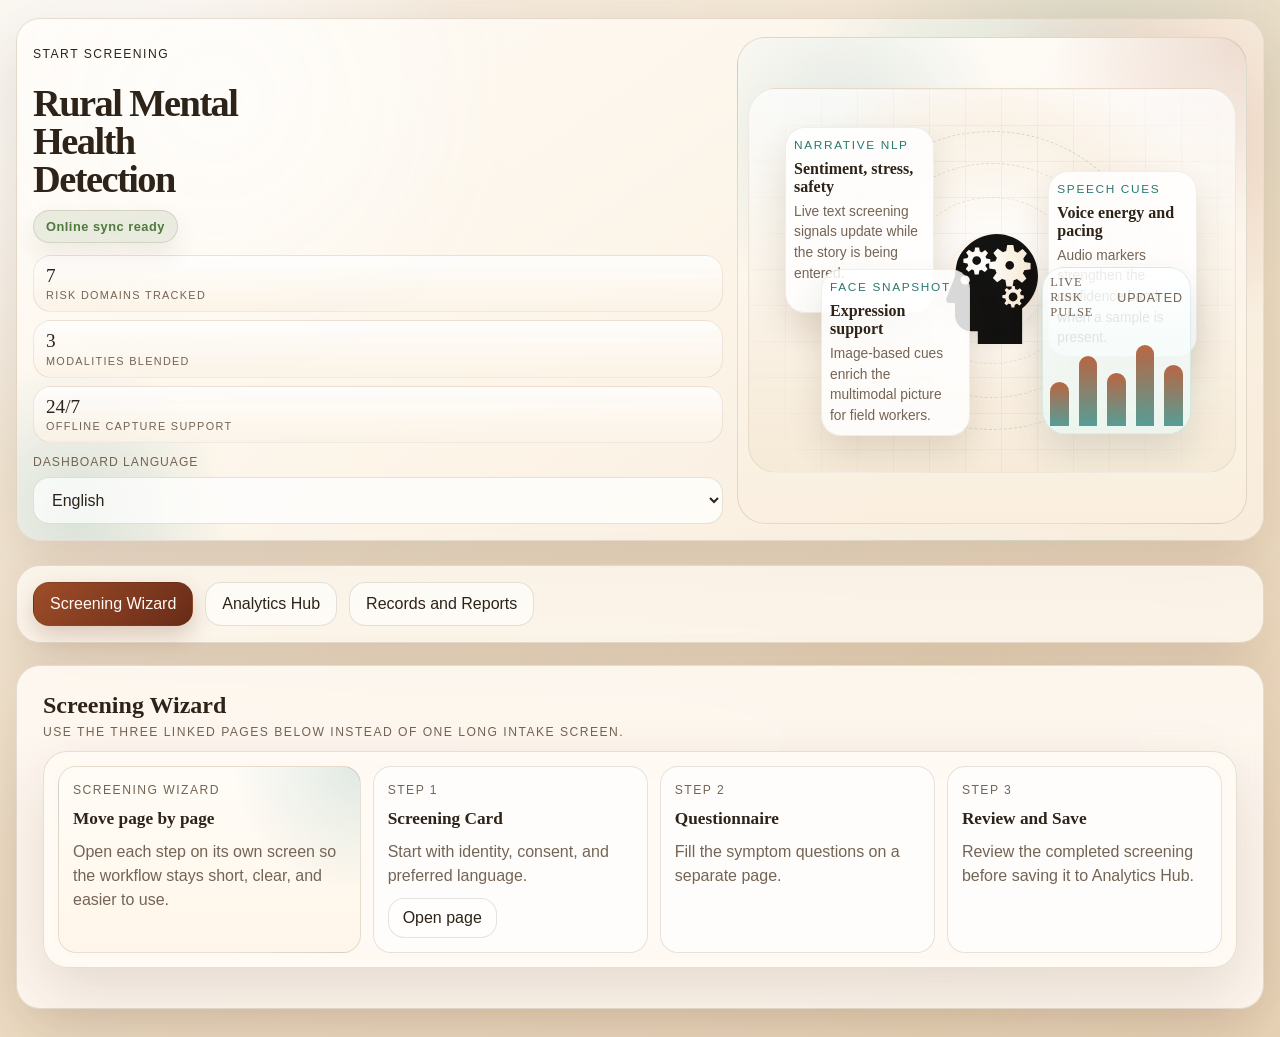
==== commit 42e2d37e: "Updated Rural Mental Health Screening project" ====
--- a/web/index.html
+++ b/web/index.html
@@ -88,7 +88,6 @@
 
     <section class="tab-bar panel reveal">
       <button id="workspaceTabBtn" class="tab-btn active" data-view="workspaceView" type="button">Screening Wizard</button>
-      <button id="adaptiveTabBtn" class="tab-btn" data-view="adaptiveView" type="button">Adaptive Test</button>
       <button id="analyticsTabBtn" class="tab-btn" data-view="analyticsView" type="button">Analytics Hub</button>
       <button id="recordsTabBtn" class="tab-btn" data-view="recordsView" type="button">Records and Reports</button>
     </section>
@@ -356,9 +355,7 @@
         <button id="exportQualityCheckBtn" class="ghost-btn" type="button" disabled>Export Report</button>
         <button id="exportQualityCheckCsvBtn" class="ghost-btn" type="button" disabled>Export CSV</button>
         <button id="exportQualityCheckPdfBtn" class="ghost-btn" type="button" disabled>Export PDF</button>
-        <p id="qualityCheckHelperText" class="detail-muted">Compare saved assessments against the dashboard result and surface mismatches.</p>
-      </div>
-      <div id="qualityCheckSummary" class="chart-stack empty-state">Run the quality check to review the latest saved assessments.</div>
+      </div>
 
       <section class="analytics-intro analytics-intro-compact">
         <div class="analytics-intro-main">
@@ -431,26 +428,26 @@
         </article>
       </section>
 
+      <section class="analytics-grid analytics-grid-primary analytics-nlp-row reveal">
+        <article class="panel">
+          <div class="section-heading">
+            <h2 id="domainAnalysisTitle">Domain Analysis</h2>
+            <p id="domainAnalysisText">Questionnaire versus combined AI score for each prediction domain</p>
+          </div>
+          <div id="riskDistribution" class="chart-stack empty-state">No assessment analysis available yet.</div>
+        </article>
+        <article class="panel">
+          <div class="section-heading">
+            <h2 id="componentContributionTitle">Component Contribution</h2>
+            <p id="componentContributionText">How text, audio, and image influenced the final assessment</p>
+          </div>
+          <div id="submissionTrend" class="chart-stack empty-state">No component breakdown available yet.</div>
+        </article>
+      </section>
+
       <section class="analytics-grid analytics-grid-primary reveal">
         <article class="panel">
           <div class="section-heading">
-            <h2 id="domainAnalysisTitle">Domain Analysis</h2>
-            <p id="domainAnalysisText">Questionnaire versus combined AI score for each prediction domain</p>
-          </div>
-          <div id="riskDistribution" class="chart-stack empty-state">No assessment analysis available yet.</div>
-        </article>
-        <article class="panel">
-          <div class="section-heading">
-            <h2 id="componentContributionTitle">Component Contribution</h2>
-            <p id="componentContributionText">How text, audio, and image influenced the final assessment</p>
-          </div>
-          <div id="submissionTrend" class="chart-stack empty-state">No component breakdown available yet.</div>
-        </article>
-      </section>
-
-      <section class="analytics-grid analytics-grid-triple reveal">
-        <article class="panel">
-          <div class="section-heading">
             <h2 id="nlpSafetyTitle">NLP and Safety Signals</h2>
             <p id="nlpSafetyText">Sentiment, emotion, self-harm language, and narrative interpretation</p>
           </div>
@@ -463,13 +460,14 @@
           </div>
           <div id="riskHotspots" class="chart-stack empty-state">No modality quality information available yet.</div>
         </article>
-        <article class="panel">
-          <div class="section-heading">
-            <h2 id="recommendationTitle">Recommendation and Follow-up</h2>
-            <p id="recommendationText">End-user explanation, follow-up note, and screening disclaimer</p>
-          </div>
-          <div id="nlpTrends" class="chart-stack empty-state">No recommendation details available yet.</div>
-        </article>
+      </section>
+
+      <section class="panel reveal analytics-recommendation-panel">
+        <div class="section-heading">
+          <h2 id="recommendationTitle">Recommendation and Follow-up</h2>
+          <p id="recommendationText">End-user explanation, follow-up note, and screening disclaimer</p>
+        </div>
+        <div id="nlpTrends" class="chart-stack empty-state">No recommendation details available yet.</div>
       </section>
 
       <div class="action-row analytics-next-row">
--- a/web/styles.css
+++ b/web/styles.css
@@ -1082,8 +1082,16 @@
 }
 
 .analytics-grid-triple {
-  grid-template-columns: repeat(3, minmax(0, 1fr));
+  grid-template-columns: repeat(2, minmax(0, 1fr));
   margin-top: 16px;
+}
+
+.analytics-grid-triple > .panel:last-child {
+  grid-column: 1 / -1;
+}
+
+.analytics-nlp-row {
+  grid-template-columns: repeat(2, minmax(0, 1fr)) !important;
 }
 
 .records-detail-grid {
@@ -1510,6 +1518,57 @@
   border-radius: 14px;
 }
 
+.analytics-intro-compact .score-weight-card .score-weight-item.mismatch-low {
+  border-color: rgba(80, 121, 61, 0.16);
+}
+
+.analytics-intro-compact .score-weight-card .score-weight-item.mismatch-medium {
+  border-color: rgba(189, 137, 46, 0.18);
+}
+
+.analytics-intro-compact .score-weight-card .score-weight-item.mismatch-high {
+  border-color: rgba(179, 71, 61, 0.2);
+}
+
+.analytics-intro-compact .info-card.mismatch-low {
+  border-color: rgba(80, 121, 61, 0.16);
+}
+
+.analytics-intro-compact .info-card.mismatch-medium {
+  border-color: rgba(189, 137, 46, 0.18);
+}
+
+.analytics-intro-compact .info-card.mismatch-high {
+  border-color: rgba(179, 71, 61, 0.2);
+}
+
+.analytics-intro-compact .info-card.mismatch-low h3,
+.analytics-intro-compact .info-card.mismatch-low .intake-kicker {
+  color: var(--ok);
+}
+
+.analytics-intro-compact .info-card.mismatch-medium h3,
+.analytics-intro-compact .info-card.mismatch-medium .intake-kicker {
+  color: var(--warn);
+}
+
+.analytics-intro-compact .info-card.mismatch-high h3,
+.analytics-intro-compact .info-card.mismatch-high .intake-kicker {
+  color: var(--danger);
+}
+
+.analytics-intro-compact .score-weight-card.mismatch-low {
+  border-color: rgba(80, 121, 61, 0.16);
+}
+
+.analytics-intro-compact .score-weight-card.mismatch-medium {
+  border-color: rgba(189, 137, 46, 0.18);
+}
+
+.analytics-intro-compact .score-weight-card.mismatch-high {
+  border-color: rgba(179, 71, 61, 0.2);
+}
+
 #adaptiveView .status-banner {
   margin-bottom: 18px;
 }
@@ -1585,6 +1644,173 @@
   grid-template-columns: repeat(auto-fit, minmax(220px, 1fr));
   gap: 10px;
   margin-top: 10px;
+}
+
+.contribution-grid {
+  grid-template-columns: repeat(auto-fit, minmax(210px, 1fr));
+}
+
+.compare-card {
+  display: grid;
+  gap: 10px;
+}
+
+.contribution-card .chart-note {
+  margin: 0;
+}
+
+.compare-card-head {
+  display: flex;
+  justify-content: space-between;
+  gap: 10px;
+  align-items: center;
+}
+
+.compare-card-head h3 {
+  margin: 0;
+}
+
+.compare-diff-pill {
+  display: inline-flex;
+  align-items: center;
+  padding: 5px 10px;
+  border-radius: 999px;
+  background: rgba(40, 121, 112, 0.1);
+  color: var(--accent);
+  border: 1px solid rgba(40, 121, 112, 0.14);
+  font-size: 0.8rem;
+  font-weight: 700;
+  white-space: nowrap;
+}
+
+.compare-score-grid {
+  display: grid;
+  grid-template-columns: repeat(2, minmax(0, 1fr));
+  gap: 10px;
+}
+
+.compare-score-block {
+  display: grid;
+  gap: 8px;
+  padding: 10px 11px;
+  border-radius: 16px;
+  background: rgba(255, 255, 255, 0.55);
+  border: 1px solid rgba(82, 56, 24, 0.1);
+}
+
+.compare-score-head {
+  display: flex;
+  justify-content: space-between;
+  gap: 8px;
+  align-items: center;
+  color: var(--text);
+  font-size: 0.84rem;
+}
+
+.compare-score-head strong {
+  font-size: 0.98rem;
+}
+
+.compare-score-block .dual-track {
+  height: 12px;
+}
+
+.compare-score-block .dual-fill.questionnaire,
+.compare-score-block .dual-fill.multimodal {
+  border-radius: 999px;
+}
+
+.compare-card.mismatch-low .compare-diff-pill {
+  background: rgba(80, 121, 61, 0.12);
+  color: var(--ok);
+  border-color: rgba(80, 121, 61, 0.2);
+}
+
+.compare-card.mismatch-low .compare-score-block {
+  border-color: rgba(80, 121, 61, 0.14);
+}
+
+.compare-card.mismatch-medium .compare-diff-pill {
+  background: rgba(189, 137, 46, 0.14);
+  color: var(--warn);
+  border-color: rgba(189, 137, 46, 0.22);
+}
+
+.compare-card.mismatch-medium .compare-score-block {
+  border-color: rgba(189, 137, 46, 0.16);
+}
+
+.compare-card.mismatch-high .compare-diff-pill {
+  background: rgba(179, 71, 61, 0.14);
+  color: var(--danger);
+  border-color: rgba(179, 71, 61, 0.22);
+}
+
+.compare-card.mismatch-high .compare-score-block {
+  border-color: rgba(179, 71, 61, 0.18);
+}
+
+.compare-card.mismatch-high .compare-score-block.questionnaire-block .score-fill.questionnaire {
+  background: linear-gradient(90deg, #c46352, var(--danger));
+}
+
+.compare-card.mismatch-high .compare-score-block.multimodal-block .score-fill.multimodal {
+  background: linear-gradient(90deg, #68a79d, #2f8d83);
+}
+
+.modality-card.mismatch-low {
+  border-color: rgba(80, 121, 61, 0.16);
+}
+
+.modality-card.mismatch-medium {
+  border-color: rgba(189, 137, 46, 0.18);
+}
+
+.modality-card.mismatch-high {
+  border-color: rgba(179, 71, 61, 0.2);
+}
+
+.modality-card.mismatch-low .weight-pill {
+  background: rgba(80, 121, 61, 0.12);
+  color: var(--ok);
+}
+
+.modality-card.mismatch-medium .weight-pill {
+  background: rgba(189, 137, 46, 0.12);
+  color: var(--warn);
+}
+
+.modality-card.mismatch-high .weight-pill {
+  background: rgba(179, 71, 61, 0.12);
+  color: var(--danger);
+}
+
+.compare-card.mismatch-medium .compare-score-block.questionnaire-block .score-fill.questionnaire {
+  background: linear-gradient(90deg, #c68e3e, var(--warn));
+}
+
+.compare-card.mismatch-medium .compare-score-block.multimodal-block .score-fill.multimodal {
+  background: linear-gradient(90deg, #5b9488, #3c7f76);
+}
+
+.recommendation-card.mismatch-low {
+  border-color: rgba(80, 121, 61, 0.14);
+}
+
+.recommendation-card.mismatch-medium {
+  border-color: rgba(189, 137, 46, 0.16);
+}
+
+.recommendation-card.mismatch-high {
+  border-color: rgba(179, 71, 61, 0.18);
+}
+
+.recommendation-card .compare-card-head {
+  margin-bottom: 2px;
+}
+
+.recommendation-card .chart-note {
+  margin-top: 0;
 }
 
 .compare-card-tight {
@@ -1738,13 +1964,109 @@
   grid-template-columns: repeat(auto-fit, minmax(180px, 1fr));
 }
 
+.nlp-signal-grid {
+  grid-template-columns: repeat(auto-fit, minmax(190px, 1fr));
+}
+
 .summary-tile {
   text-align: left;
   cursor: pointer;
 }
 
+.nlp-signal-tile {
+  min-height: 108px;
+}
+
+.nlp-signal-tile .tile-top {
+  align-items: flex-start;
+  justify-content: space-between;
+  flex-wrap: wrap;
+}
+
+.nlp-signal-tile .tile-top strong {
+  text-align: right;
+  word-break: break-word;
+}
+
+.nlp-signal-tile .detail-muted {
+  margin-top: 8px;
+  line-height: 1.45;
+  word-break: break-word;
+}
+
 .summary-tile.active {
   outline: 2px solid rgba(158, 77, 41, 0.26);
+}
+
+.assessment-detail-card {
+  display: grid;
+  gap: 14px;
+}
+
+.assessment-mini-stats {
+  grid-template-columns: repeat(auto-fit, minmax(160px, 1fr));
+}
+
+.assessment-profile-card,
+.assessment-detail-card .inner-card {
+  padding: 14px;
+  border-radius: 18px;
+  background: rgba(255, 255, 255, 0.5);
+}
+
+.assessment-profile-card h4,
+.assessment-detail-card .inner-card h4 {
+  margin: 0 0 10px;
+  font-size: 0.95rem;
+}
+
+.assessment-profile-grid {
+  grid-template-columns: repeat(auto-fit, minmax(150px, 1fr));
+}
+
+.assessment-profile-grid .subtle-card {
+  min-height: 76px;
+  padding: 12px 13px;
+  border-radius: 16px;
+  background: rgba(255, 255, 255, 0.72);
+}
+
+.assessment-profile-grid .subtle-card strong {
+  display: block;
+  margin-top: 4px;
+  line-height: 1.35;
+  word-break: break-word;
+}
+
+.history-summary-card {
+  display: grid;
+  gap: 12px;
+}
+
+.history-chart-card {
+  padding: 14px 14px 8px;
+}
+
+.history-step-grid {
+  grid-template-columns: repeat(auto-fit, minmax(180px, 1fr));
+}
+
+.history-step-card,
+.domain-drift-card {
+  min-height: 100px;
+}
+
+.history-step-card .tile-top,
+.domain-drift-card .tile-top {
+  align-items: flex-start;
+  justify-content: space-between;
+  flex-wrap: wrap;
+}
+
+.history-step-card .detail-muted,
+.domain-drift-card .detail-muted {
+  margin: 0;
+  line-height: 1.45;
 }
 
 .confidence-lift-card {
@@ -3112,6 +3434,10 @@
     grid-template-columns: 1fr;
   }
 
+  .analytics-grid-triple > .panel:last-child {
+    grid-column: auto;
+  }
+
   .intake-strip {
     grid-template-columns: 1.45fr repeat(4, minmax(0, 1fr));
     align-items: stretch;
@@ -3124,6 +3450,10 @@
 
   .analytics-grid-primary {
     grid-template-columns: repeat(2, minmax(0, 1fr));
+  }
+
+  .analytics-nlp-row {
+    grid-template-columns: repeat(2, minmax(0, 1fr)) !important;
   }
 
   .hero {
